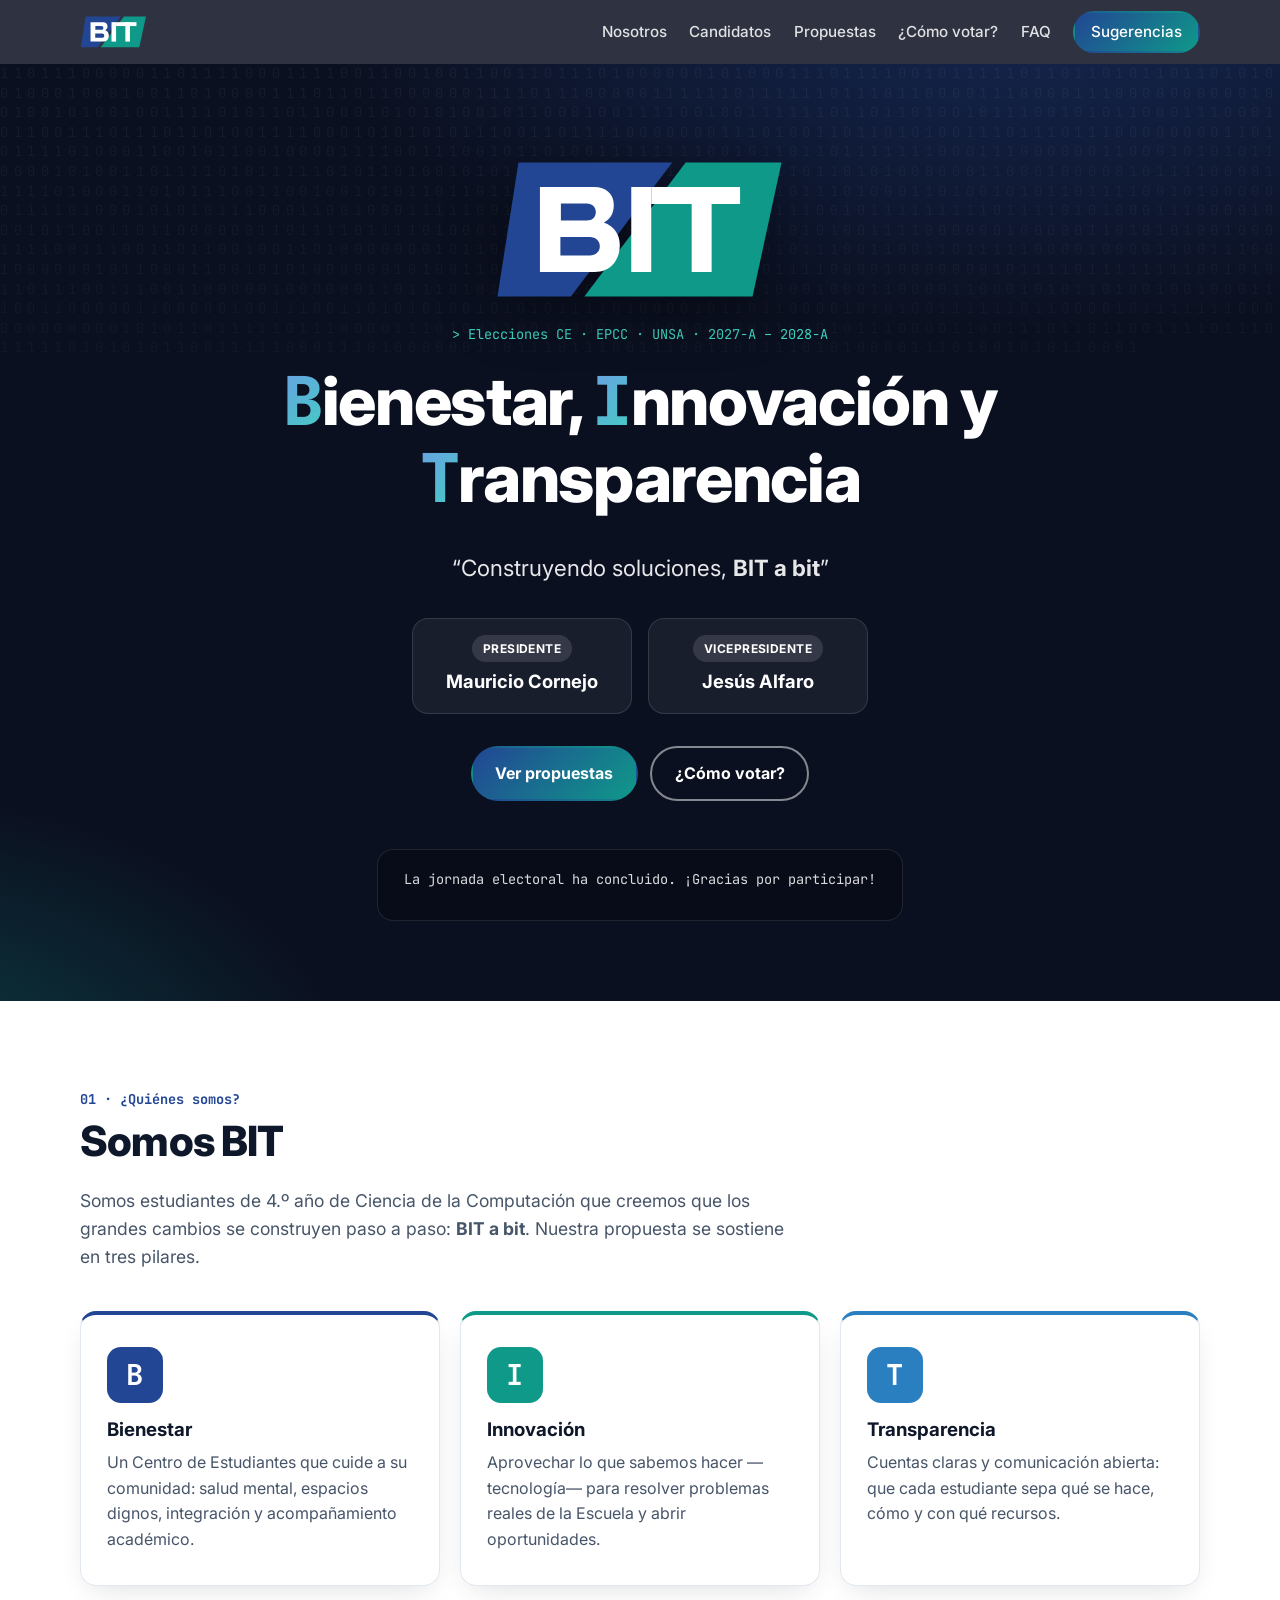
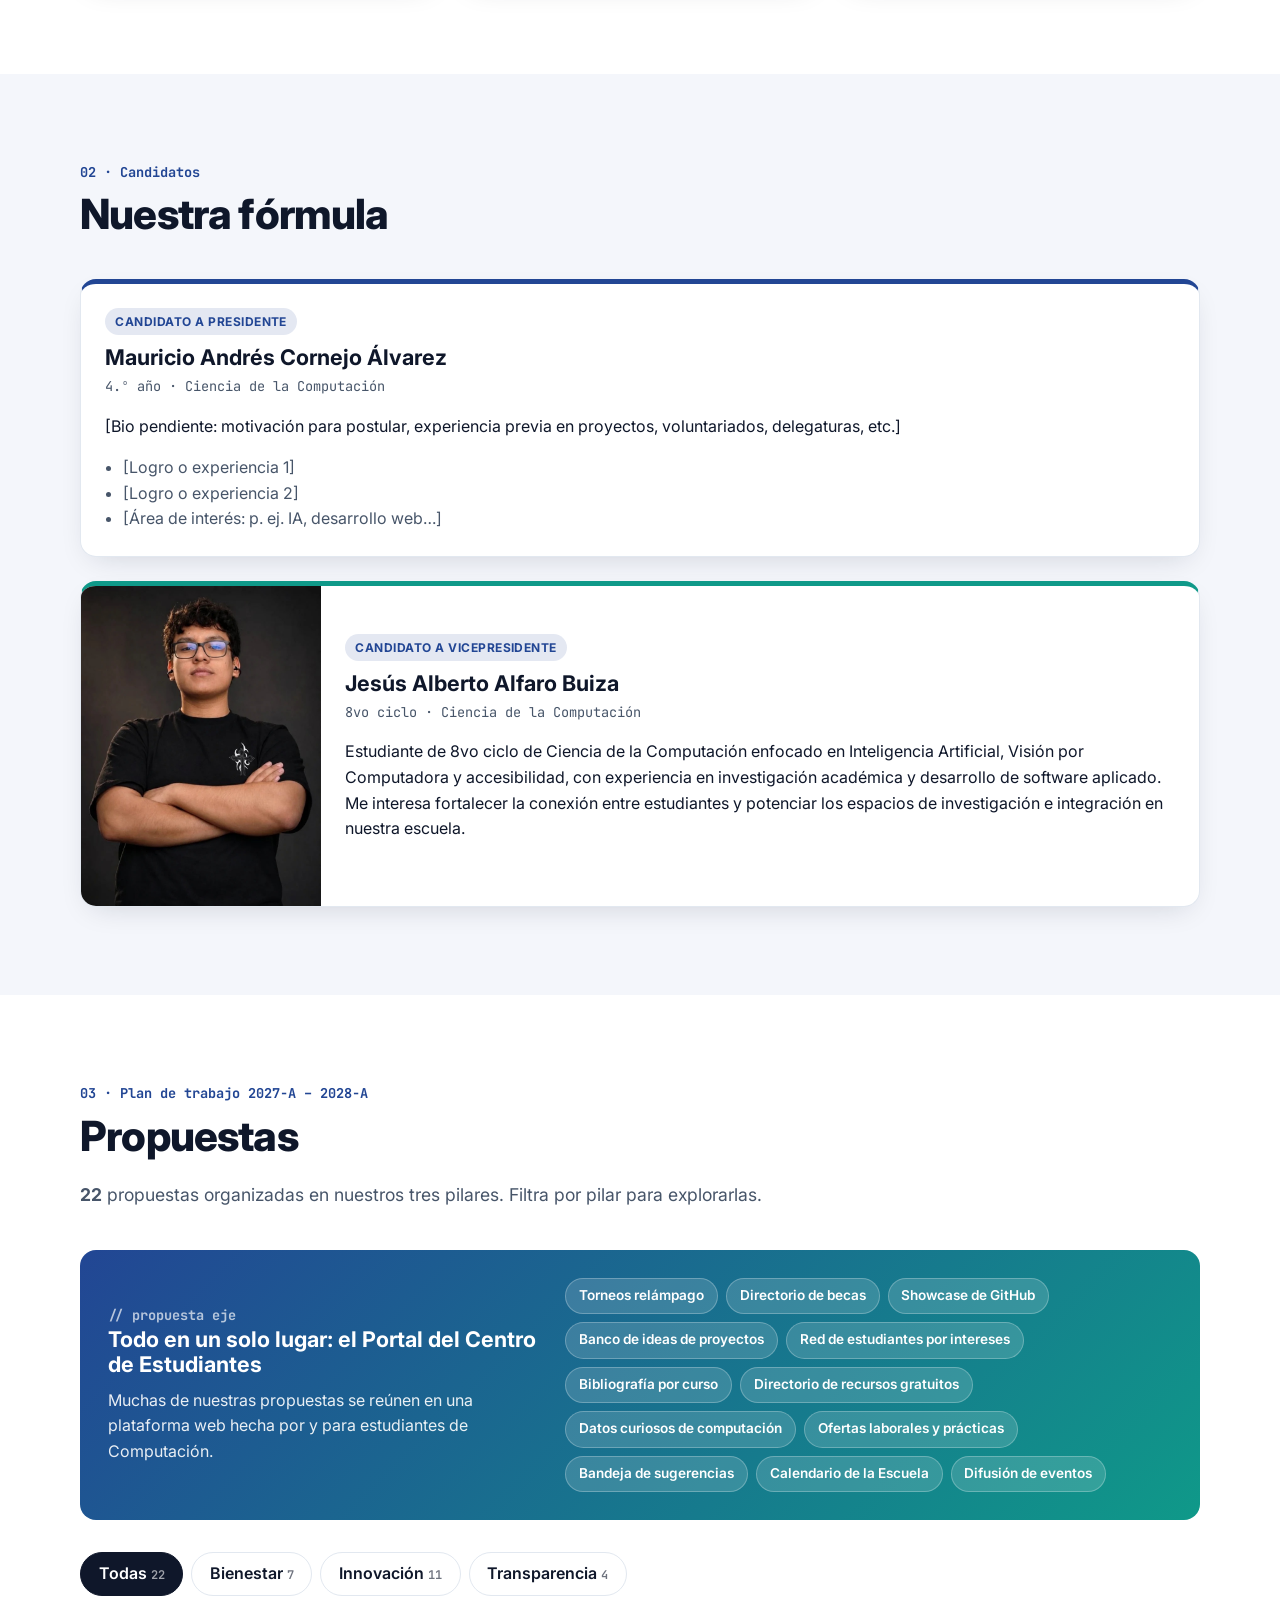
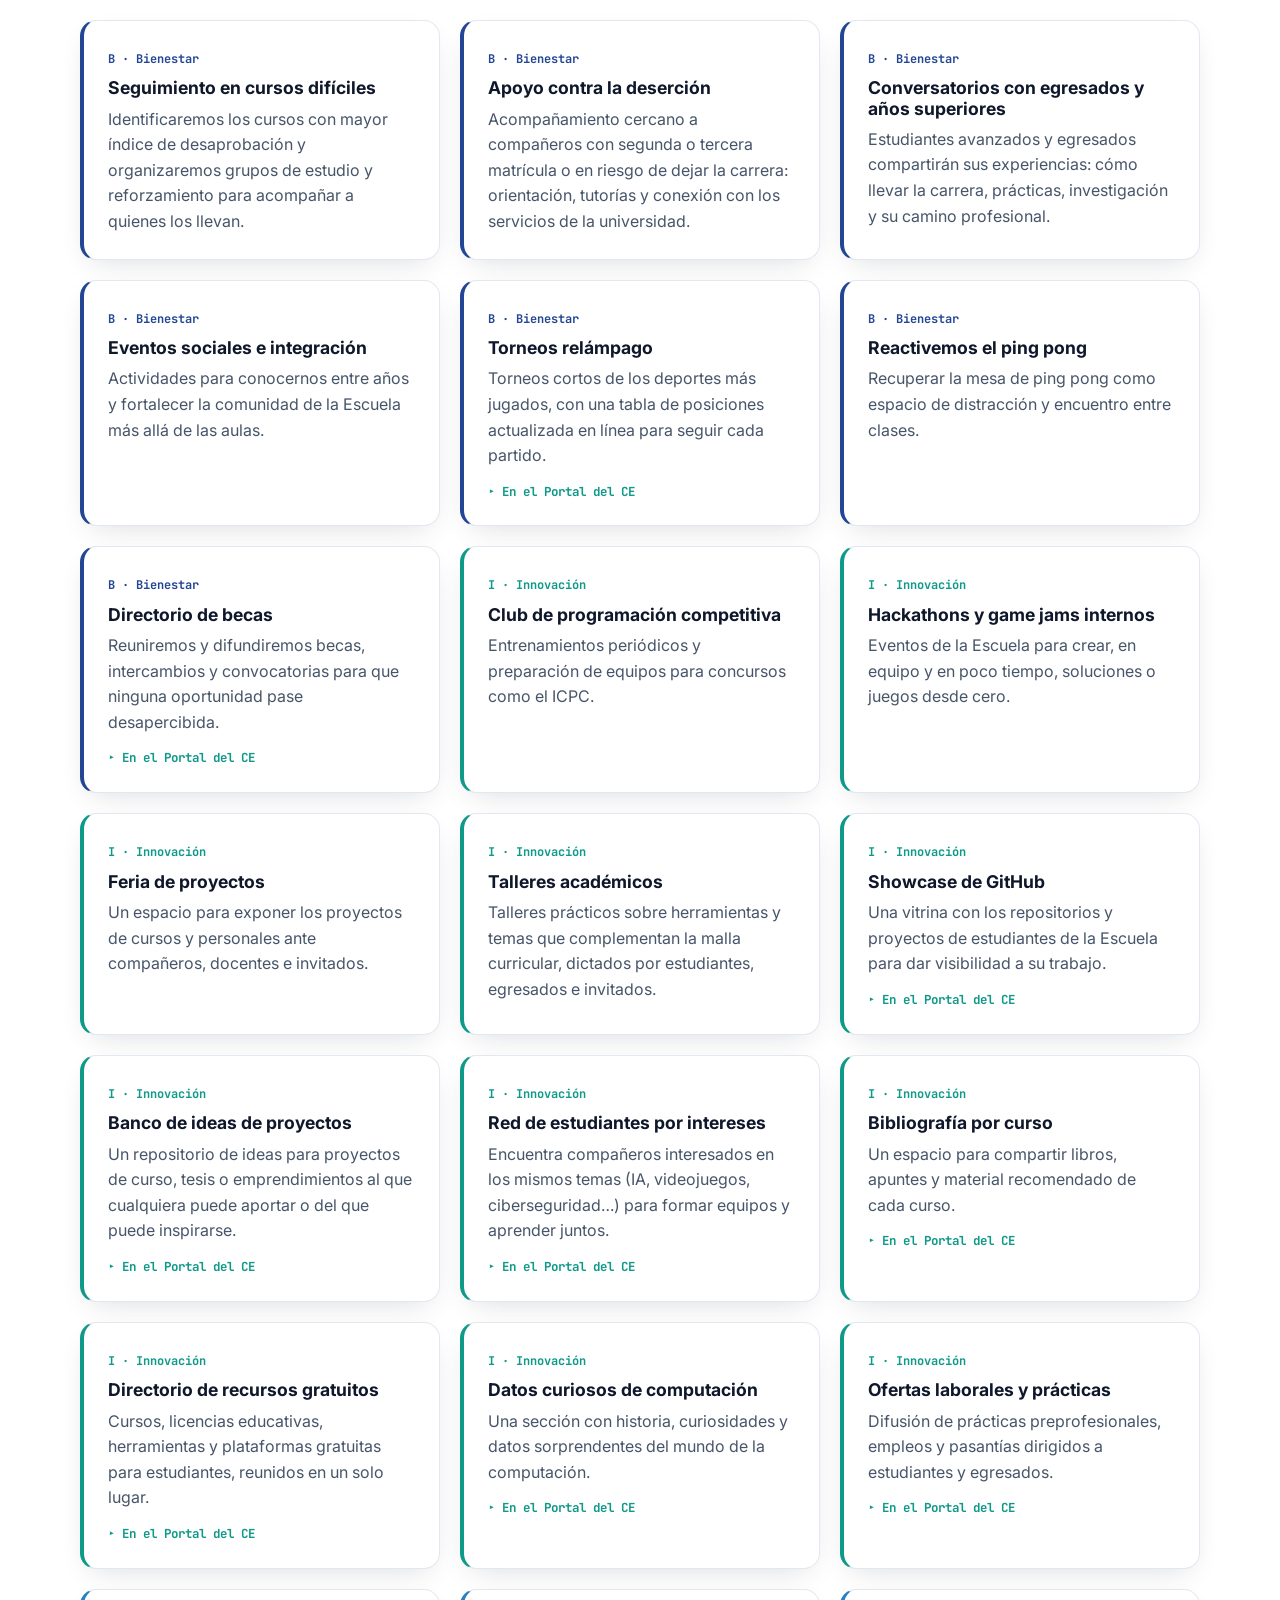
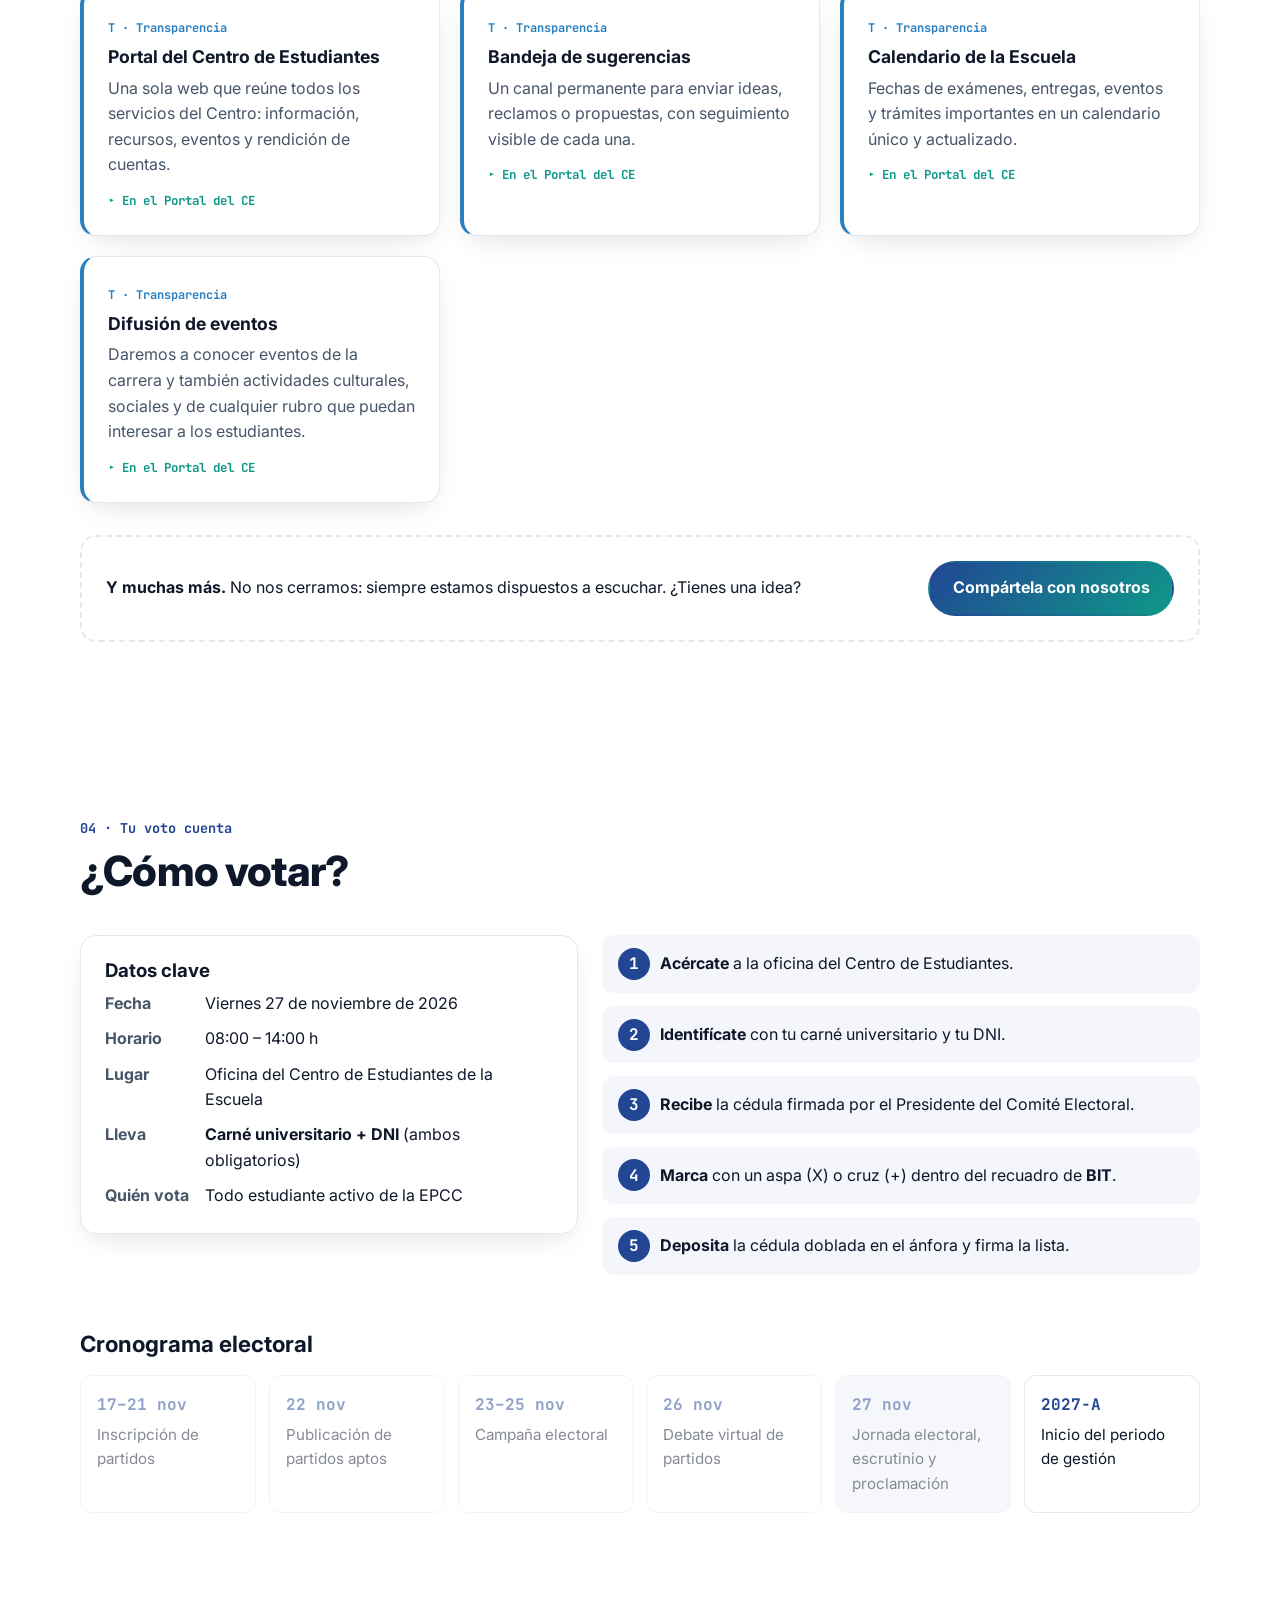
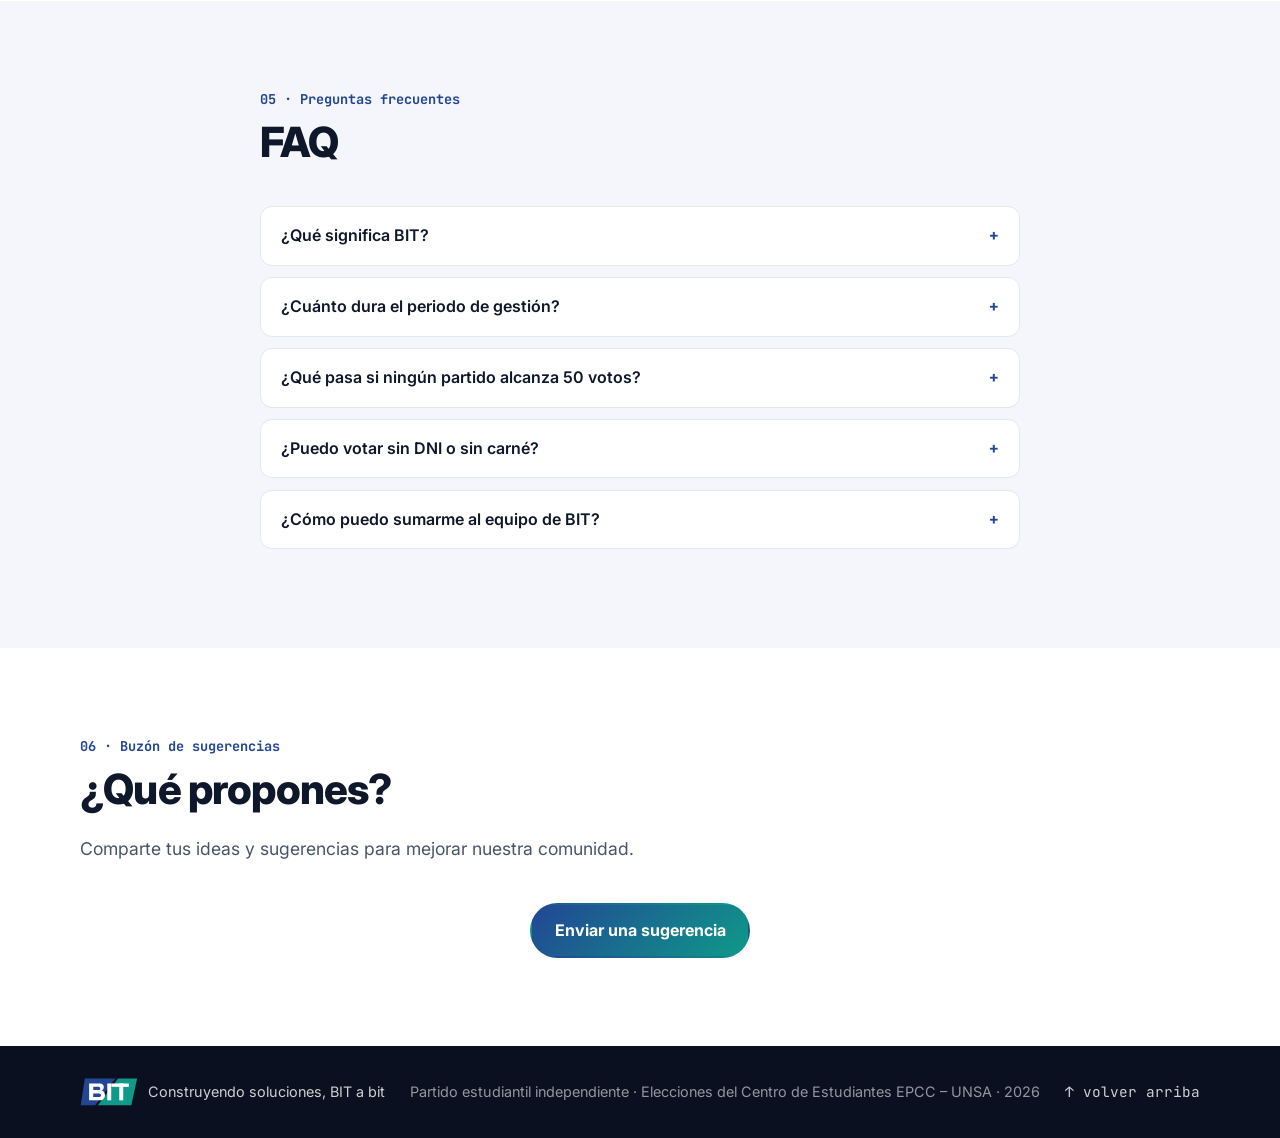
==== index.html @ f2baf0e7 "modificar componente de contacto por sugerencias" ====
<!doctype html>
<html lang="es">
<head>
  <meta charset="utf-8">
  <meta name="viewport" content="width=device-width, initial-scale=1">
  <title>BIT · Bienestar, Innovación y Transparencia</title>
  <meta name="description" content="Partido BIT — candidatura a la Presidencia y Vicepresidencia del Centro de Estudiantes de Ciencia de la Computación (UNSA), periodo 2027-A – 2028-A. Construyendo soluciones, BIT a bit.">
  <meta property="og:title" content="BIT · Construyendo soluciones, BIT a bit">
  <meta property="og:description" content="Conoce a nuestros candidatos y propuestas para el Centro de Estudiantes EPCC 2027-A – 2028-A.">
  <link rel="icon" href="assets/favicon.svg" type="image/svg+xml">
  <link rel="preconnect" href="https://fonts.googleapis.com">
  <link rel="preconnect" href="https://fonts.gstatic.com" crossorigin>
  <link href="https://fonts.googleapis.com/css2?family=Inter:wght@400;500;600;700;800&family=JetBrains+Mono:wght@500;700&display=swap" rel="stylesheet">
  <link rel="stylesheet" href="css/styles.css">
</head>
<body>

  <!-- ===================== NAVEGACIÓN ===================== -->
  <header class="nav" id="top">
    <div class="container nav__inner">
      <a href="#top" class="nav__brand" aria-label="Inicio BIT">
        <img src="assets/logo-bit.svg" alt="BIT" width="67" height="32">
      </a>
      <button class="nav__toggle" aria-label="Abrir menú" aria-expanded="false" aria-controls="nav-menu">
        <span></span><span></span><span></span>
      </button>
      <nav class="nav__menu" id="nav-menu">
        <a href="#nosotros">Nosotros</a>
        <a href="#candidatos">Candidatos</a>
        <a href="#propuestas">Propuestas</a>
        <a href="#votar">¿Cómo votar?</a>
        <a href="#faq">FAQ</a>
        <a href="#contacto" class="btn btn--small">Sugerencias</a>
      </nav>
    </div>
  </header>

  <main>
    <!-- ===================== HERO ===================== -->
    <section class="hero">
      <div class="hero__bits" aria-hidden="true"></div>
      <div class="container hero__inner">
        <img class="hero__logo" src="assets/logo-bit.svg" alt="Logo de BIT" width="292" height="140">
        <p class="hero__eyebrow mono">&gt; Elecciones CE · EPCC · UNSA · 2027-A – 2028-A</p>
        <h1 class="hero__title">
          <span class="hl">B</span>ienestar,
          <span class="hl">I</span>nnovación y
          <span class="hl">T</span>ransparencia
        </h1>
        <p class="hero__slogan">“Construyendo soluciones, <strong>BIT a bit</strong>”</p>

        <div class="hero__duo">
          <div><span class="tag">Presidente</span><strong>Mauricio Cornejo</strong></div>
          <div><span class="tag">Vicepresidente</span><strong>Jesús Alfaro</strong></div>
        </div>

        <div class="hero__cta">
          <a href="#propuestas" class="btn">Ver propuestas</a>
          <a href="#votar" class="btn btn--ghost">¿Cómo votar?</a>
        </div>

        <div class="countdown" id="countdown" aria-live="polite">
          <p class="countdown__label mono">Jornada electoral · vie 27 nov · 08:00 – 14:00</p>
          <div class="countdown__grid">
            <div><span id="cd-d">--</span><small>días</small></div>
            <div><span id="cd-h">--</span><small>horas</small></div>
            <div><span id="cd-m">--</span><small>min</small></div>
            <div><span id="cd-s">--</span><small>seg</small></div>
          </div>
        </div>
      </div>
    </section>

    <!-- ===================== NOSOTROS / PILARES ===================== -->
    <section class="section" id="nosotros">
      <div class="container">
        <header class="section__head">
          <p class="eyebrow mono">01 · ¿Quiénes somos?</p>
          <h2>Somos BIT</h2>
          <!-- TODO: Reemplazar con la misión/visión real del partido -->
          <p class="lead">
            Somos estudiantes de 4.º año de Ciencia de la Computación que creemos que los grandes cambios
            se construyen paso a paso: <strong>BIT a bit</strong>. Nuestra propuesta se sostiene en tres pilares.
          </p>
        </header>

        <div class="pillars">
          <article class="pillar pillar--b">
            <div class="pillar__letter mono">B</div>
            <h3>Bienestar</h3>
            <!-- TODO: descripción del pilar -->
            <p>Un Centro de Estudiantes que cuide a su comunidad: salud mental, espacios dignos, integración y acompañamiento académico.</p>
          </article>
          <article class="pillar pillar--i">
            <div class="pillar__letter mono">I</div>
            <h3>Innovación</h3>
            <!-- TODO: descripción del pilar -->
            <p>Aprovechar lo que sabemos hacer —tecnología— para resolver problemas reales de la Escuela y abrir oportunidades.</p>
          </article>
          <article class="pillar pillar--t">
            <div class="pillar__letter mono">T</div>
            <h3>Transparencia</h3>
            <!-- TODO: descripción del pilar -->
            <p>Cuentas claras y comunicación abierta: que cada estudiante sepa qué se hace, cómo y con qué recursos.</p>
          </article>
        </div>
      </div>
    </section>

    <!-- ===================== CANDIDATOS ===================== -->
    <section class="section section--alt" id="candidatos">
      <div class="container">
        <header class="section__head">
          <p class="eyebrow mono">02 · Candidatos</p>
          <h2>Nuestra fórmula</h2>
        </header>

        <div class="candidates">
          <article class="candidate">
            <div class="candidate__body">
              <span class="tag">Candidato a Presidente</span>
              <h3>Mauricio Andrés Cornejo Álvarez</h3>
              <p class="candidate__meta mono">4.º año · Ciencia de la Computación</p>
              <!-- TODO: bio breve (2–3 líneas) -->
              <p>[Bio pendiente: motivación para postular, experiencia previa en proyectos, voluntariados, delegaturas, etc.]</p>
              <ul class="candidate__facts">
                <!-- TODO: logros / intereses -->
                <li>[Logro o experiencia 1]</li>
                <li>[Logro o experiencia 2]</li>
                <li>[Área de interés: p. ej. IA, desarrollo web…]</li>
              </ul>
            </div>
          </article>

          <article class="candidate candidate--with-photo">
            <img class="candidate__photo" src="assets/img/jesus-alfaro.png" alt="Jesús Alberto Alfaro Buiza" width="768" height="1024" loading="lazy">
            <div class="candidate__body">
              <span class="tag">Candidato a Vicepresidente</span>
              <h3>Jesús Alberto Alfaro Buiza</h3>
              <p class="candidate__meta mono">8vo ciclo · Ciencia de la Computación</p>
              <p>Estudiante de 8vo ciclo de Ciencia de la Computación enfocado en Inteligencia Artificial, Visión por Computadora y accesibilidad, con experiencia en investigación académica y desarrollo de software aplicado. Me interesa fortalecer la conexión entre estudiantes y potenciar los espacios de investigación e integración en nuestra escuela.</p>
            </div>
          </article>
        </div>
      </div>
    </section>

    <!-- ===================== PROPUESTAS ===================== -->
    <section class="section" id="propuestas">
      <div class="container">
        <header class="section__head">
          <p class="eyebrow mono">03 · Plan de trabajo 2027-A – 2028-A</p>
          <h2>Propuestas</h2>
          <p class="lead"><strong id="proposal-count">Más de 25</strong> propuestas organizadas en nuestros tres pilares. Filtra por pilar para explorarlas.</p>
        </header>

        <aside class="portal">
          <div class="portal__text">
            <p class="eyebrow mono">// propuesta eje</p>
            <h3>Todo en un solo lugar: el Portal del Centro de Estudiantes</h3>
            <p>Muchas de nuestras propuestas se reúnen en una plataforma web hecha por y para estudiantes de Computación.</p>
          </div>
          <ul class="portal__modules" id="portal-modules"></ul>
        </aside>

        <div class="filters" role="tablist" aria-label="Filtrar propuestas por pilar">
          <button class="filter is-active" data-filter="all" role="tab" aria-selected="true">Todas</button>
          <button class="filter" data-filter="B" role="tab" aria-selected="false">Bienestar</button>
          <button class="filter" data-filter="I" role="tab" aria-selected="false">Innovación</button>
          <button class="filter" data-filter="T" role="tab" aria-selected="false">Transparencia</button>
        </div>

        <!-- Las propuestas se generan desde js/data.js -->
        <div class="proposals" id="proposals"></div>

        <div class="open-ideas">
          <p><strong>Y muchas más.</strong> No nos cerramos: siempre estamos dispuestos a escuchar. ¿Tienes una idea?</p>
          <a href="#contacto" class="btn">Compártela con nosotros</a>
        </div>
      </div>
    </section>

    <!-- ===================== CÓMO VOTAR / CRONOGRAMA ===================== -->
    <section class="section" id="votar">
      <div class="container">
        <header class="section__head">
          <p class="eyebrow mono">04 · Tu voto cuenta</p>
          <h2>¿Cómo votar?</h2>
        </header>

        <div class="vote">
          <div class="vote__info card">
            <h3>Datos clave</h3>
            <dl>
              <dt>Fecha</dt><dd>Viernes 27 de noviembre de 2026</dd>
              <dt>Horario</dt><dd>08:00 – 14:00 h</dd>
              <dt>Lugar</dt><dd>Oficina del Centro de Estudiantes de la Escuela</dd>
              <dt>Lleva</dt><dd><strong>Carné universitario + DNI</strong> (ambos obligatorios)</dd>
              <dt>Quién vota</dt><dd>Todo estudiante activo de la EPCC</dd>
            </dl>
          </div>

          <ol class="steps">
            <li><strong>Acércate</strong> a la oficina del Centro de Estudiantes.</li>
            <li><strong>Identifícate</strong> con tu carné universitario y tu DNI.</li>
            <li><strong>Recibe</strong> la cédula firmada por el Presidente del Comité Electoral.</li>
            <li><strong>Marca</strong> con un aspa (X) o cruz (+) dentro del recuadro de <strong>BIT</strong>.</li>
            <li><strong>Deposita</strong> la cédula doblada en el ánfora y firma la lista.</li>
          </ol>
        </div>

        <h3 class="subhead">Cronograma electoral</h3>
        <ol class="timeline" id="timeline">
          <li data-date="2026-11-17" data-end="2026-11-21"><time>17–21 nov</time><span>Inscripción de partidos</span></li>
          <li data-date="2026-11-22"><time>22 nov</time><span>Publicación de partidos aptos</span></li>
          <li data-date="2026-11-23" data-end="2026-11-25"><time>23–25 nov</time><span>Campaña electoral</span></li>
          <li data-date="2026-11-26"><time>26 nov</time><span>Debate virtual de partidos</span></li>
          <li data-date="2026-11-27" class="timeline__key"><time>27 nov</time><span>Jornada electoral, escrutinio y proclamación</span></li>
          <li data-date="2027-03-01"><time>2027-A</time><span>Inicio del periodo de gestión</span></li>
        </ol>
      </div>
    </section>

    <!-- ===================== FAQ ===================== -->
    <section class="section section--alt" id="faq">
      <div class="container container--narrow">
        <header class="section__head">
          <p class="eyebrow mono">05 · Preguntas frecuentes</p>
          <h2>FAQ</h2>
        </header>
        <div class="faq">
          <details>
            <summary>¿Qué significa BIT?</summary>
            <p><strong>B</strong>ienestar, <strong>I</strong>nnovación y <strong>T</strong>ransparencia. Y también la unidad mínima de información: creemos que las soluciones se construyen BIT a bit.</p>
          </details>
          <details>
            <summary>¿Cuánto dura el periodo de gestión?</summary>
            <p>Desde el inicio del semestre 2027-A hasta el inicio del semestre 2028-A.</p>
          </details>
          <details>
            <summary>¿Qué pasa si ningún partido alcanza 50 votos?</summary>
            <p>Según las bases, la elección se declara nula y se convoca una nueva. ¡Por eso tu voto es importante!</p>
          </details>
          <details>
            <summary>¿Puedo votar sin DNI o sin carné?</summary>
            <p>No. Ambos documentos son obligatorios para votar.</p>
          </details>
          <details>
            <summary>¿Cómo puedo sumarme al equipo de BIT?</summary>
            <!-- TODO: indicar el canal real -->
            <p>Déjanos tus ideas mediante el buzón de sugerencias. Tras la elección, la fórmula electa conformará su equipo de trabajo.</p>
          </details>
        </div>
      </div>
    </section>

    <!-- ===================== CONTACTO ===================== -->
    <section class="section" id="contacto">
      <div class="container">
        <header class="section__head">
          <p class="eyebrow mono">06 · Buzón de sugerencias</p>
          <h2>¿Qué propones?</h2>
          <p class="lead">Comparte tus ideas y sugerencias para mejorar nuestra comunidad.</p>
        </header>
        <div class="suggestion-form">
          <a class="btn" href="https://docs.google.com/forms/d/e/1FAIpQLScmB7xGOJNZLhhhMuJo-tGkZ1zfHAeYdu8JLAnW6I7dPN6vYA/viewform?usp=dialog" target="_blank" rel="noopener">Enviar una sugerencia</a>
        </div>
      </div>
    </section>
  </main>

  <footer class="footer">
    <div class="container footer__inner">
      <div class="footer__brand">
        <img src="assets/logo-bit.svg" alt="BIT" width="58" height="28">
        <span>Construyendo soluciones, BIT a bit</span>
      </div>
      <p class="footer__note">Partido estudiantil independiente · Elecciones del Centro de Estudiantes EPCC – UNSA · 2026</p>
      <a href="#top" class="mono">↑ volver arriba</a>
    </div>
  </footer>

  <script src="js/data.js"></script>
  <script src="js/main.js"></script>
</body>
</html>
---- css/styles.css ----
/* =========================================================
   BIT — Estilos
   Cambia los colores del partido aquí (variables --b, --i, --t, --brand).
   ========================================================= */
:root {
  /* Colores tomados del logo de BIT */
  --brand: #224694;        /* azul BIT */
  --brand-2: #0f9989;      /* verde BIT */
  --b: #224694;            /* Bienestar */
  --i: #0f9989;            /* Innovación */
  --t: #2a7fc0;            /* Transparencia (azul intermedio) */

  --bg: #ffffff;
  --bg-alt: #f4f6fb;
  --ink: #0f172a;
  --muted: #475569;
  --line: #e2e8f0;
  --dark: #0b1020;

  --radius: 16px;
  --shadow: 0 10px 30px -12px rgba(15, 23, 42, .18);
  --font: "Inter", system-ui, -apple-system, "Segoe UI", Roboto, sans-serif;
  --mono: "JetBrains Mono", ui-monospace, Consolas, monospace;
}

*, *::before, *::after { box-sizing: border-box; }
html { scroll-behavior: smooth; scroll-padding-top: 72px; }
body {
  margin: 0;
  font-family: var(--font);
  color: var(--ink);
  background: var(--bg);
  line-height: 1.6;
  -webkit-font-smoothing: antialiased;
}
img { max-width: 100%; display: block; }
a { color: inherit; }
h1, h2, h3 { line-height: 1.15; margin: 0 0 .5em; }
.mono { font-family: var(--mono); }

.container { width: min(1120px, 100% - 32px); margin-inline: auto; }
.container--narrow { width: min(760px, 100% - 32px); }

/* ---------- Botones / etiquetas ---------- */
.btn {
  display: inline-block;
  padding: .8rem 1.4rem;
  border-radius: 999px;
  background: linear-gradient(135deg, var(--brand), var(--brand-2));
  color: #fff;
  font-weight: 700;
  text-decoration: none;
  border: 2px solid transparent;
  transition: transform .15s, box-shadow .15s;
}
.btn:hover { transform: translateY(-2px); box-shadow: 0 8px 20px -8px var(--brand); }
.btn--ghost { background: transparent; border-color: rgba(255,255,255,.5); }
.btn--small { padding: .45rem 1rem; font-size: .9rem; }
.tag {
  display: inline-block;
  font-size: .75rem; font-weight: 700; letter-spacing: .04em; text-transform: uppercase;
  padding: .25rem .65rem; border-radius: 999px;
  background: color-mix(in srgb, var(--brand) 12%, transparent);
  color: var(--brand);
}

/* ---------- Navegación ---------- */
.nav {
  position: sticky; top: 0; z-index: 50;
  background: rgba(11, 16, 32, .85);
  backdrop-filter: blur(10px);
  color: #fff;
}
.nav__inner { display: flex; align-items: center; justify-content: space-between; height: 64px; }
.nav__brand { display: flex; align-items: center; }
.nav__brand img { height: 32px; width: auto; }
.nav__menu { display: flex; gap: 1.4rem; align-items: center; }
.nav__menu a { text-decoration: none; font-weight: 500; font-size: .95rem; opacity: .85; }
.nav__menu a:hover { opacity: 1; }
.nav__menu .btn { opacity: 1; }
.nav__toggle { display: none; background: none; border: 0; cursor: pointer; padding: 8px; }
.nav__toggle span { display: block; width: 24px; height: 2px; background: #fff; margin: 5px 0; border-radius: 2px; }

@media (max-width: 860px) {
  .nav__toggle { display: block; }
  .nav__menu {
    position: absolute; top: 64px; left: 0; right: 0;
    flex-direction: column; align-items: stretch; gap: 0;
    background: var(--dark); padding: .5rem 16px 1rem;
    display: none;
  }
  .nav__menu.is-open { display: flex; }
  .nav__menu a { padding: .8rem 0; border-bottom: 1px solid rgba(255,255,255,.08); }
  .nav__menu .btn { margin-top: .8rem; text-align: center; border-bottom: 0; }
}

/* ---------- Hero ---------- */
.hero {
  position: relative; overflow: hidden;
  background: radial-gradient(1200px 600px at 80% -10%, color-mix(in srgb, var(--brand) 45%, transparent), transparent 60%),
              radial-gradient(800px 500px at -10% 110%, color-mix(in srgb, var(--brand-2) 35%, transparent), transparent 60%),
              var(--dark);
  color: #fff;
  padding: 96px 0 80px;
}
.hero__bits {
  position: absolute; inset: 0;
  font-family: var(--mono); font-size: 14px; line-height: 1.4; letter-spacing: .4em;
  color: rgba(255,255,255,.05);
  word-break: break-all; user-select: none; pointer-events: none;
  mask-image: linear-gradient(to bottom, #000, transparent 85%);
}
.hero__inner { position: relative; text-align: center; }
.hero__logo { width: min(292px, 70%); height: auto; margin: 0 auto 1.5rem; filter: drop-shadow(0 10px 30px rgba(0,0,0,.35)); }
.hero__eyebrow { color: #3fd1bf; font-size: .85rem; margin: 0 0 1rem; }
.hero__title { font-size: clamp(2.2rem, 6vw, 4.2rem); font-weight: 800; letter-spacing: -.02em; }
.hero__title .hl {
  font-family: var(--mono);
  background: linear-gradient(135deg, #6f9be8, #3fd1bf);
  -webkit-background-clip: text; background-clip: text; color: transparent;
}
.hero__slogan { font-size: clamp(1.1rem, 2.5vw, 1.4rem); opacity: .9; margin: 0 0 2rem; }
.hero__duo { display: flex; justify-content: center; gap: 1rem; flex-wrap: wrap; margin-bottom: 2rem; }
.hero__duo > div {
  display: flex; flex-direction: column; gap: .35rem; align-items: center;
  background: rgba(255,255,255,.06); border: 1px solid rgba(255,255,255,.12);
  padding: 1rem 1.6rem; border-radius: var(--radius); min-width: 220px;
}
.hero__duo .tag { background: rgba(255,255,255,.12); color: #fff; }
.hero__duo strong { font-size: 1.15rem; }
.hero__cta { display: flex; gap: .8rem; justify-content: center; flex-wrap: wrap; margin-bottom: 3rem; }

.countdown { display: inline-block; padding: 1.2rem 1.6rem; border-radius: var(--radius); background: rgba(0,0,0,.25); border: 1px solid rgba(255,255,255,.1); }
.countdown__label { margin: 0 0 .6rem; font-size: .85rem; opacity: .85; }
.countdown__grid { display: flex; gap: 1rem; justify-content: center; }
.countdown__grid div { display: flex; flex-direction: column; align-items: center; min-width: 56px; }
.countdown__grid span { font-family: var(--mono); font-size: 2rem; font-weight: 700; }
.countdown__grid small { font-size: .75rem; opacity: .7; }

/* ---------- Secciones ---------- */
.section { padding: 88px 0; }
.section--alt { background: var(--bg-alt); }
.section__head { max-width: 720px; margin-bottom: 2.5rem; }
.section__head h2 { font-size: clamp(1.8rem, 4vw, 2.6rem); font-weight: 800; letter-spacing: -.02em; }
.eyebrow { color: var(--brand); font-size: .85rem; font-weight: 700; margin: 0 0 .5rem; }
.lead { color: var(--muted); font-size: 1.1rem; margin: 0; }
.subhead { margin-top: 3.5rem; font-size: 1.4rem; }
.note { color: var(--muted); font-size: .85rem; margin-top: 1rem; }
.card { background: var(--bg); border: 1px solid var(--line); border-radius: var(--radius); padding: 1.5rem; box-shadow: var(--shadow); }

/* ---------- Pilares ---------- */
.pillars { display: grid; grid-template-columns: repeat(auto-fit, minmax(260px, 1fr)); gap: 1.25rem; }
.pillar {
  --c: var(--brand);
  position: relative; padding: 2rem 1.6rem; border-radius: var(--radius);
  border: 1px solid var(--line); background: var(--bg); box-shadow: var(--shadow);
  border-top: 4px solid var(--c);
}
.pillar--b { --c: var(--b); } .pillar--i { --c: var(--i); } .pillar--t { --c: var(--t); }
.pillar__letter {
  width: 56px; height: 56px; display: grid; place-items: center; border-radius: 14px;
  font-size: 1.8rem; font-weight: 700; color: #fff; background: var(--c); margin-bottom: 1rem;
}
.pillar p { color: var(--muted); margin: 0; }

/* ---------- Candidatos ---------- */
.candidates { display: grid; gap: 1.5rem; }
.candidate { background: var(--bg); border-radius: var(--radius); overflow: hidden; box-shadow: var(--shadow); border: 1px solid var(--line); border-top: 5px solid var(--brand); }
.candidate:nth-child(2) { border-top-color: var(--brand-2); }
.candidate--with-photo { display: grid; grid-template-columns: minmax(180px, 240px) minmax(0, 1fr); align-items: center; }
.candidate__photo { display: block; width: 100%; height: auto; }
.candidate__body { min-width: 0; }
@media (max-width: 640px) {
  .candidate--with-photo { grid-template-columns: 1fr; }
  .candidate__photo { width: auto; max-width: 100%; max-height: 280px; margin: 1.5rem auto 0; border-radius: 12px; }
}
.candidate__body { padding: 1.5rem; }
.candidate__body h3 { font-size: 1.35rem; margin-top: .6rem; }
.candidate__meta { color: var(--muted); font-size: .85rem; margin: -.3rem 0 .8rem; }
.candidate__facts { margin: 1rem 0 0; padding-left: 1.1rem; color: var(--muted); }

/* ---------- Propuestas ---------- */
.filters { display: flex; gap: .5rem; flex-wrap: wrap; margin-bottom: 1.5rem; }
.filter {
  font: inherit; font-weight: 600; cursor: pointer;
  padding: .5rem 1.1rem; border-radius: 999px;
  border: 1px solid var(--line); background: var(--bg); color: var(--ink);
}
.filter.is-active { background: var(--ink); color: #fff; border-color: var(--ink); }
.proposals { display: grid; grid-template-columns: repeat(auto-fill, minmax(300px, 1fr)); gap: 1.25rem; }
.proposal {
  --c: var(--brand);
  padding: 1.5rem; border-radius: var(--radius); background: var(--bg);
  border: 1px solid var(--line); border-left: 4px solid var(--c); box-shadow: var(--shadow);
  animation: pop .25s ease;
}
.proposal--b { --c: var(--b); } .proposal--i { --c: var(--i); } .proposal--t { --c: var(--t); }
.proposal__pillar { font-size: .75rem; font-weight: 700; color: var(--c); }
.proposal h3 { font-size: 1.1rem; margin: .5rem 0; }
.proposal p { color: var(--muted); margin: 0; }
.proposal__portal { margin-top: .8rem !important; font-size: .78rem; color: var(--brand-2) !important; font-weight: 700; }
.filter__count { font-family: var(--mono); font-size: .75rem; opacity: .6; }

/* Portal del CE */
.portal {
  display: grid; grid-template-columns: 1fr 1.4fr; gap: 1.5rem; align-items: center;
  padding: 1.75rem; margin-bottom: 2rem; border-radius: var(--radius); color: #fff;
  background: linear-gradient(135deg, var(--brand), var(--brand-2));
}
@media (max-width: 760px) { .portal { grid-template-columns: 1fr; } }
.portal .eyebrow { color: rgba(255,255,255,.75); }
.portal h3 { font-size: 1.35rem; }
.portal p { margin: 0; opacity: .9; }
.portal__modules { list-style: none; margin: 0; padding: 0; display: flex; flex-wrap: wrap; gap: .5rem; }
.chip { font-size: .85rem; font-weight: 600; padding: .4rem .8rem; border-radius: 999px; background: rgba(255,255,255,.15); border: 1px solid rgba(255,255,255,.25); }

.open-ideas {
  margin-top: 2rem; padding: 1.5rem; border-radius: var(--radius); border: 2px dashed var(--line);
  display: flex; flex-wrap: wrap; gap: 1rem; align-items: center; justify-content: space-between;
}
.open-ideas p { margin: 0; }
@keyframes pop { from { opacity: 0; transform: translateY(6px); } to { opacity: 1; transform: none; } }

/* ---------- Cómo votar ---------- */
.vote { display: grid; grid-template-columns: 1fr 1.2fr; gap: 1.5rem; align-items: start; }
@media (max-width: 760px) { .vote { grid-template-columns: 1fr; } }
.vote dl { display: grid; grid-template-columns: auto 1fr; gap: .6rem 1rem; margin: 0; }
.vote dt { font-weight: 700; color: var(--muted); }
.vote dd { margin: 0; }
.steps { counter-reset: s; list-style: none; padding: 0; margin: 0; display: grid; gap: .8rem; }
.steps li {
  counter-increment: s; position: relative;
  padding: 1rem 1rem 1rem 3.6rem; border-radius: 12px; background: var(--bg-alt);
}
.steps li::before {
  content: counter(s); position: absolute; left: 1rem; top: 50%; transform: translateY(-50%);
  width: 32px; height: 32px; border-radius: 50%; display: grid; place-items: center;
  background: var(--brand); color: #fff; font-family: var(--mono); font-weight: 700;
}

/* ---------- Cronograma ---------- */
.timeline { list-style: none; padding: 0; margin: 1.2rem 0 0; display: grid; grid-template-columns: repeat(auto-fit, minmax(160px, 1fr)); gap: .8rem; }
.timeline li { padding: 1rem; border-radius: 12px; border: 1px solid var(--line); display: flex; flex-direction: column; gap: .3rem; }
.timeline time { font-family: var(--mono); font-weight: 700; color: var(--brand); }
.timeline span { font-size: .95rem; }
.timeline li.is-done { opacity: .5; }
.timeline li.is-now { border-color: var(--brand); box-shadow: 0 0 0 3px color-mix(in srgb, var(--brand) 20%, transparent); }
.timeline li.is-now time::after { content: " · ahora"; color: var(--brand-2); }
.timeline__key { background: color-mix(in srgb, var(--brand) 8%, transparent); }

/* ---------- FAQ ---------- */
.faq details { background: var(--bg); border: 1px solid var(--line); border-radius: 12px; margin-bottom: .7rem; padding: 0 1.25rem; }
.faq summary { cursor: pointer; font-weight: 600; padding: 1rem 0; list-style: none; display: flex; justify-content: space-between; gap: 1rem; }
.faq summary::-webkit-details-marker { display: none; }
.faq summary::after { content: "+"; font-family: var(--mono); color: var(--brand); font-weight: 700; }
.faq details[open] summary::after { content: "−"; }
.faq details p { margin: 0 0 1rem; color: var(--muted); }

/* ---------- Buzón de sugerencias ---------- */
.suggestion-form { text-align: center; }

/* ---------- Footer ---------- */
.footer { background: var(--dark); color: rgba(255,255,255,.8); padding: 2rem 0; font-size: .9rem; }
.footer__inner { display: flex; flex-wrap: wrap; gap: 1rem; align-items: center; justify-content: space-between; }
.footer__brand { display: flex; gap: .6rem; align-items: center; }
.footer__note { margin: 0; opacity: .7; }
.footer a { text-decoration: none; }

/* ---------- Animación de aparición ---------- */
.reveal { opacity: 0; transform: translateY(16px); transition: opacity .6s ease, transform .6s ease; }
.reveal.is-visible { opacity: 1; transform: none; }
@media (prefers-reduced-motion: reduce) {
  html { scroll-behavior: auto; }
  .reveal { opacity: 1; transform: none; transition: none; }
  .proposal { animation: none; }
}
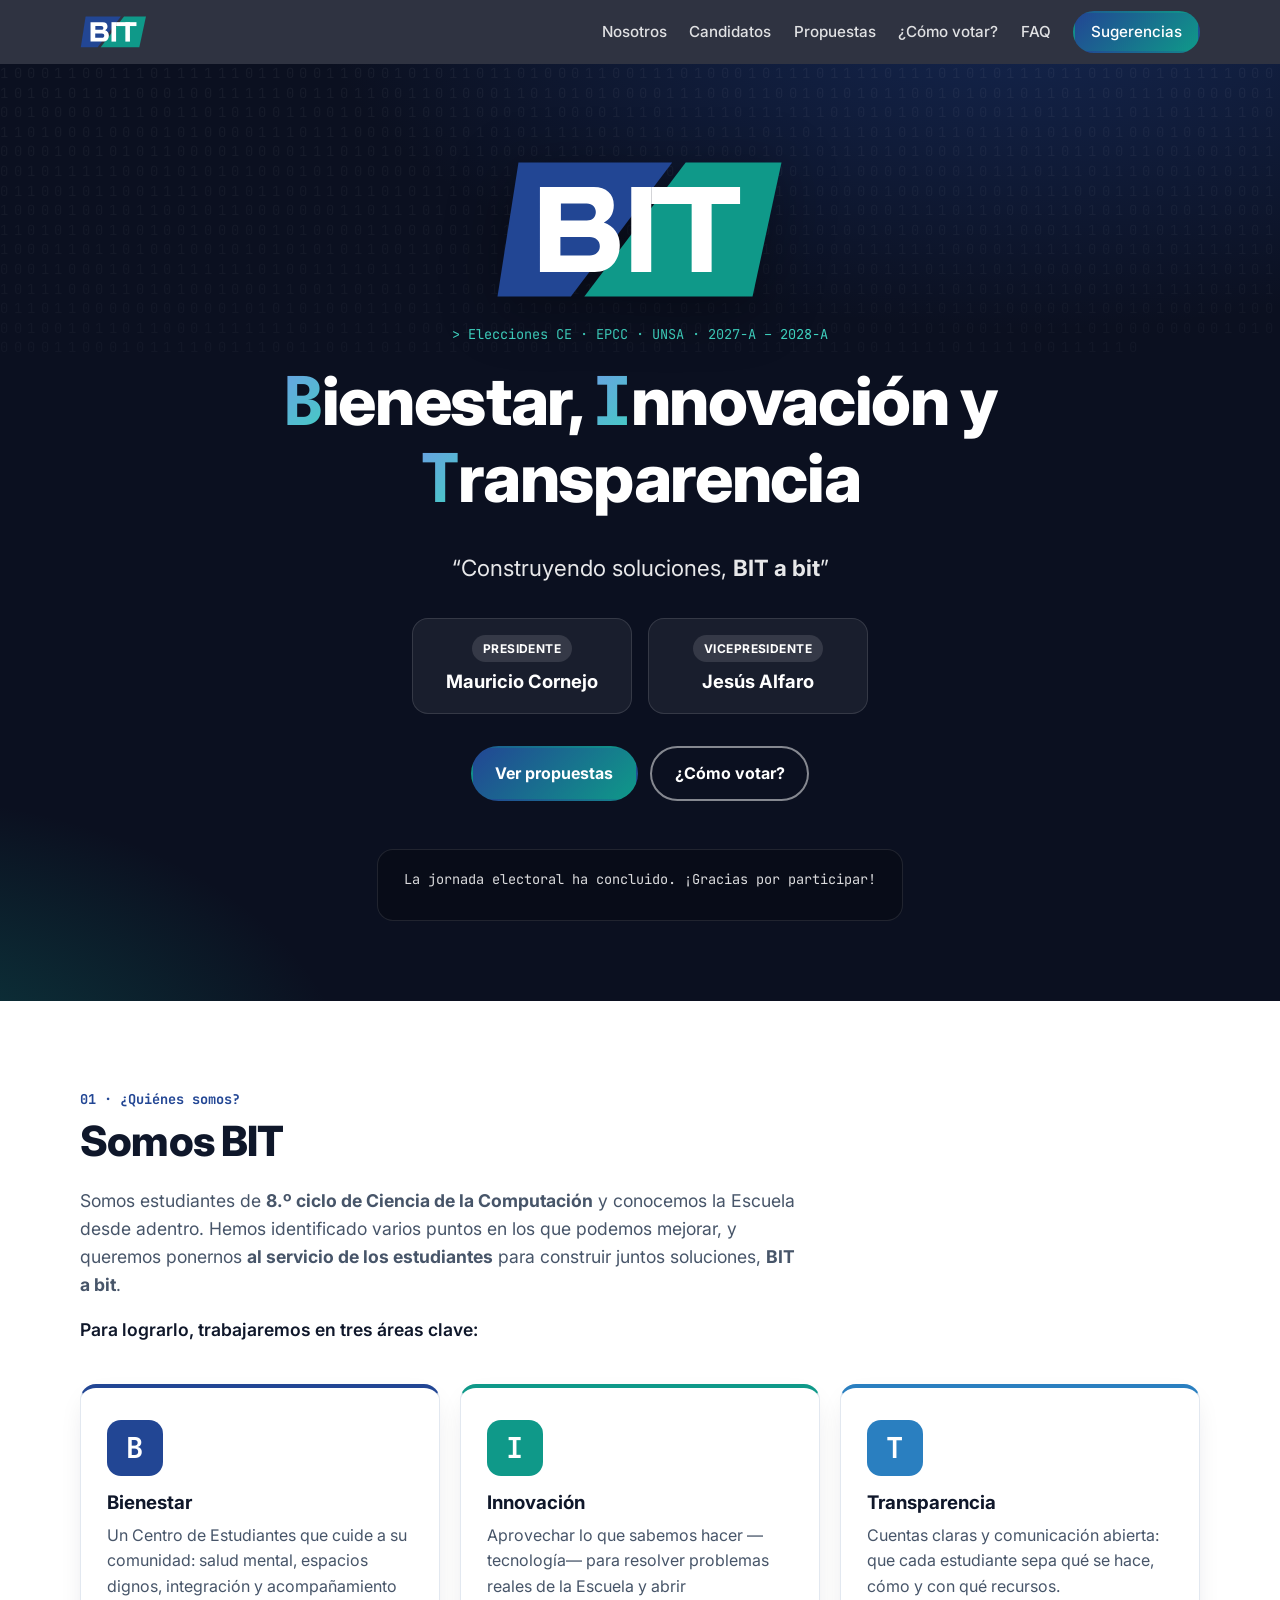
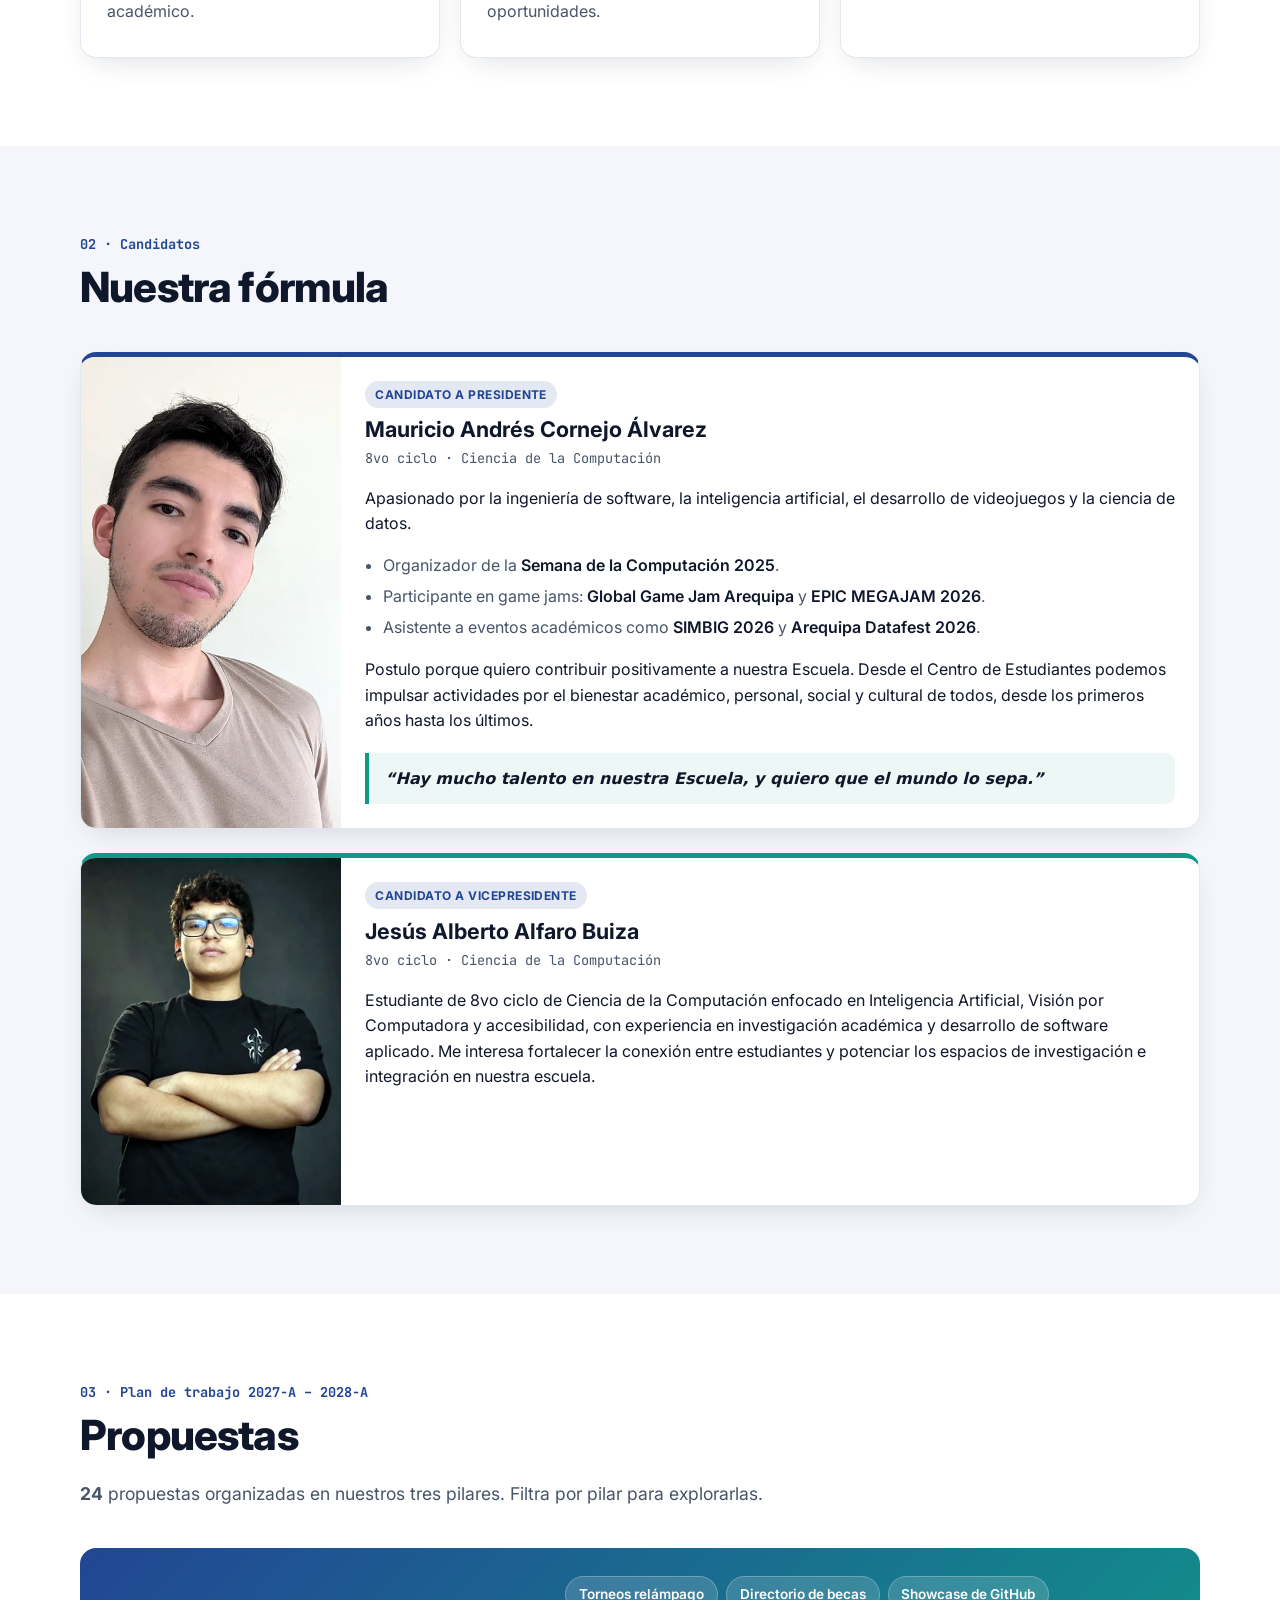
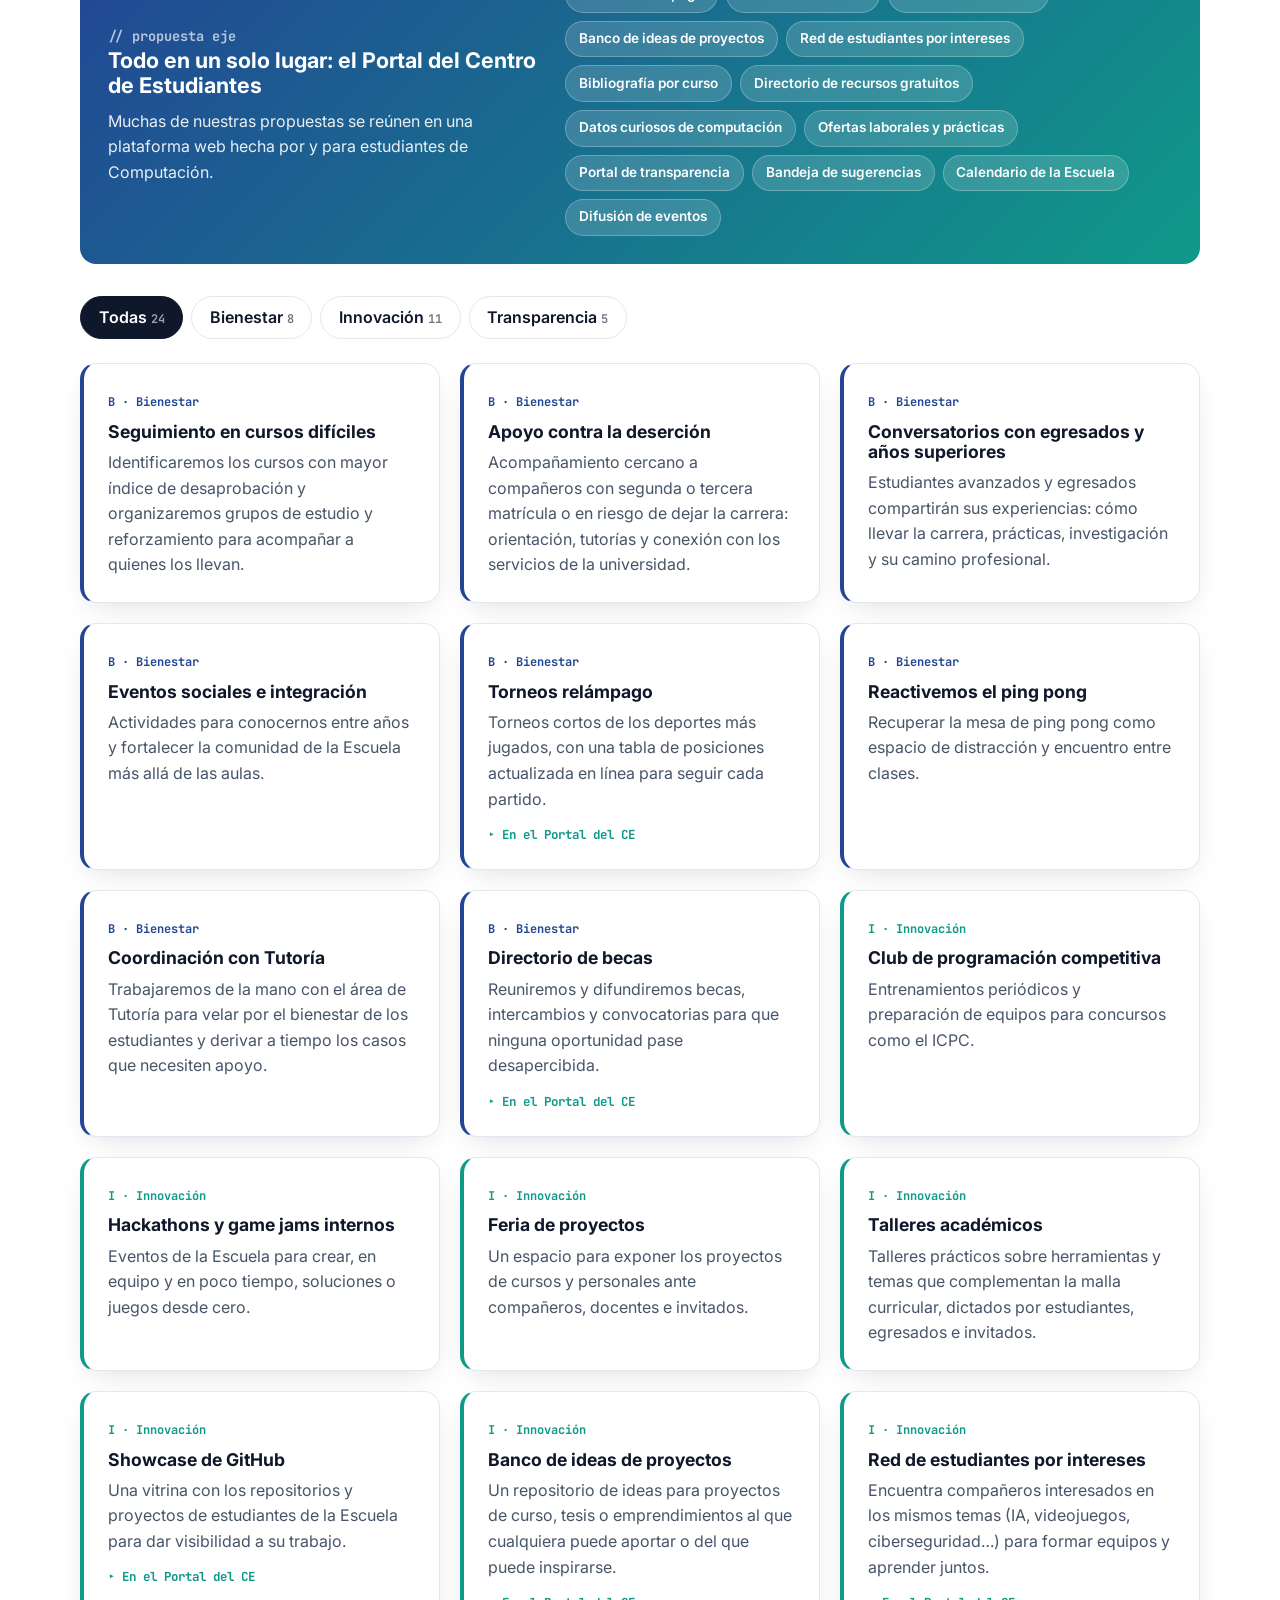
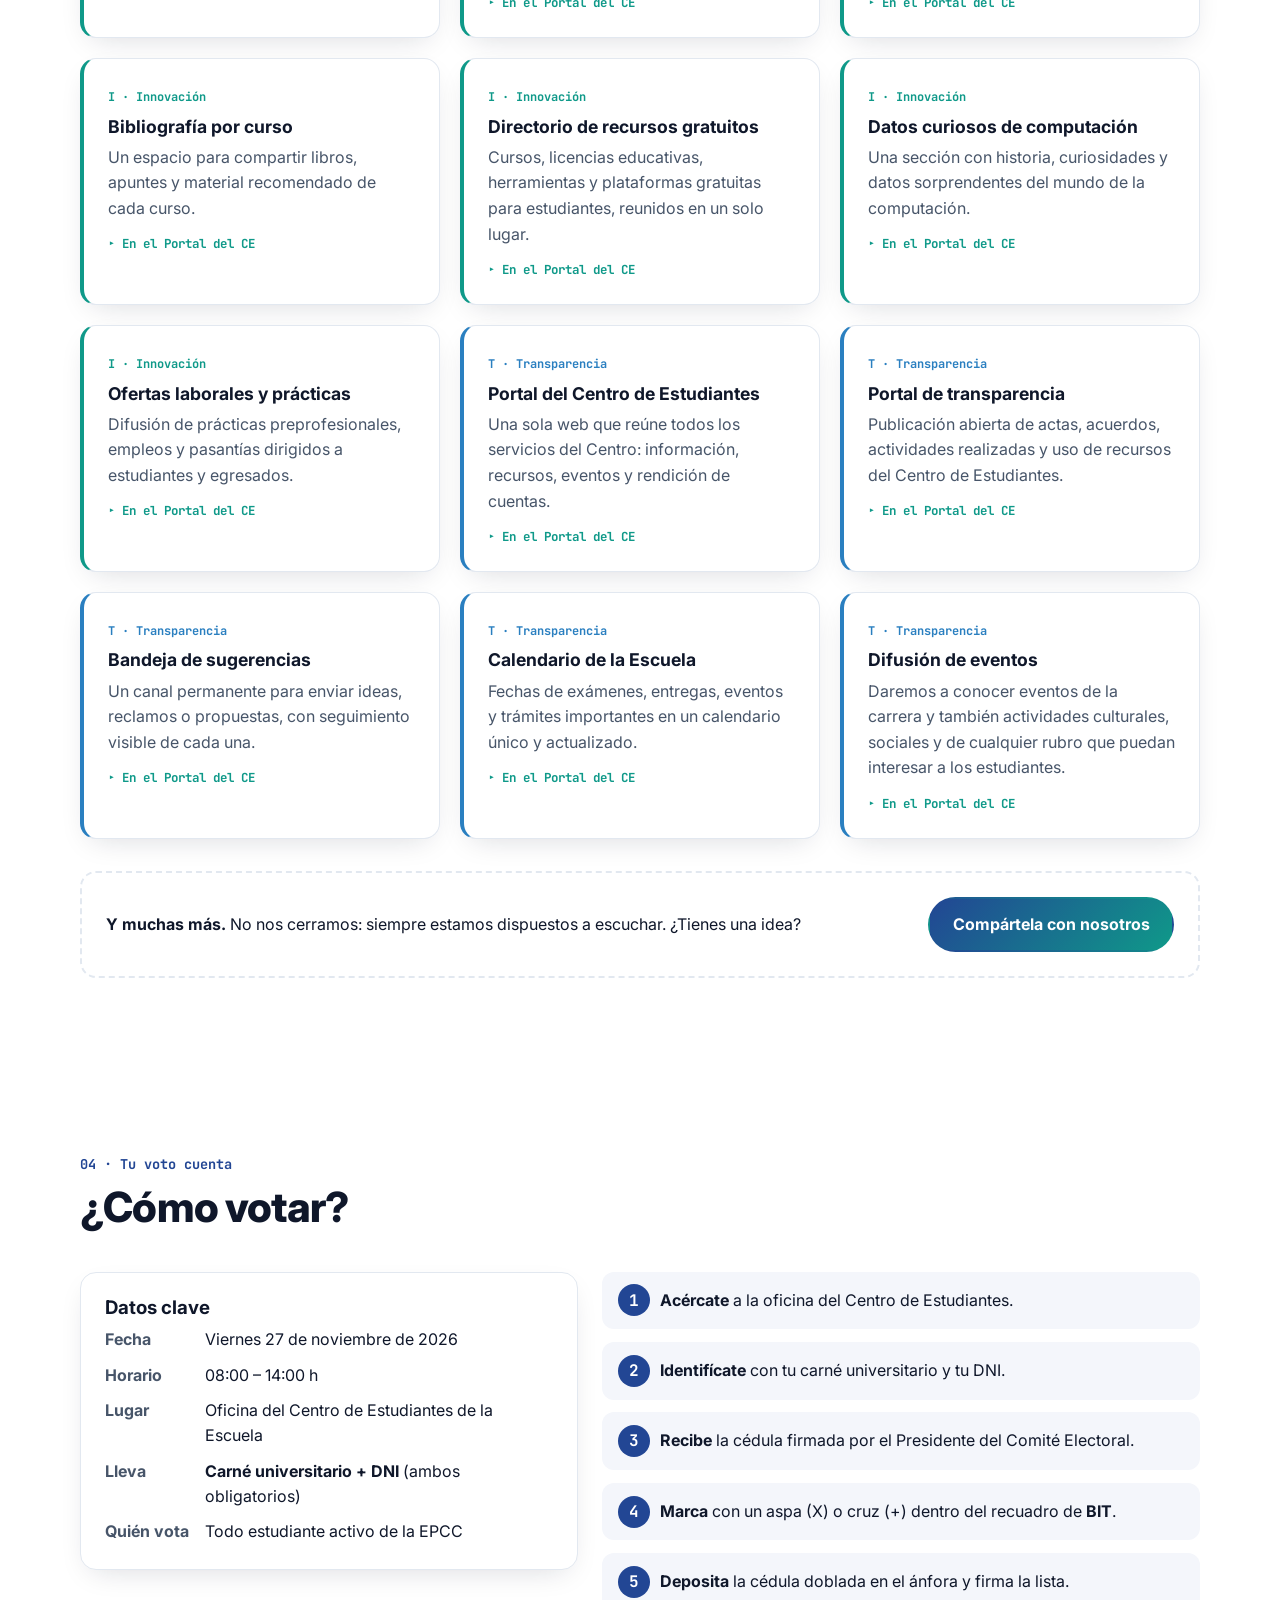
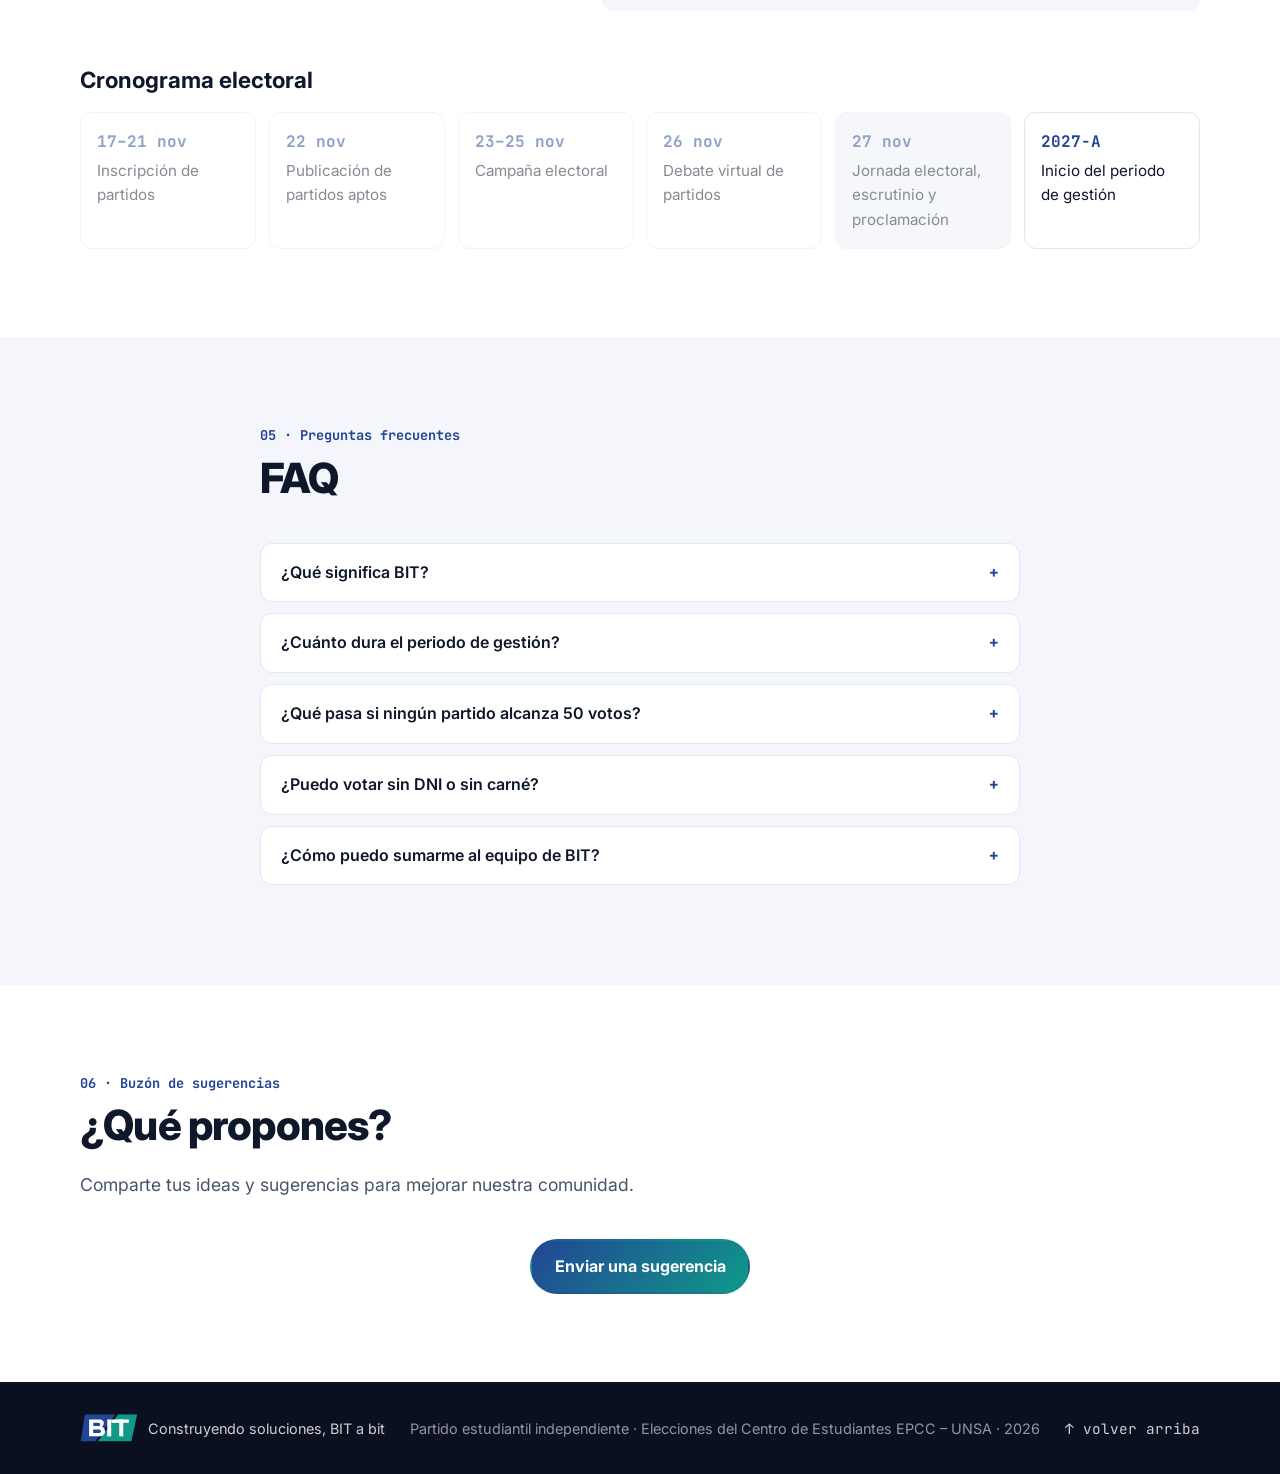
==== commit 15d5fede: "Partido y datos de Mauricio actualizados" ====
--- a/index.html
+++ b/index.html
@@ -77,30 +77,28 @@
         <header class="section__head">
           <p class="eyebrow mono">01 · ¿Quiénes somos?</p>
           <h2>Somos BIT</h2>
-          <!-- TODO: Reemplazar con la misión/visión real del partido -->
           <p class="lead">
-            Somos estudiantes de 4.º año de Ciencia de la Computación que creemos que los grandes cambios
-            se construyen paso a paso: <strong>BIT a bit</strong>. Nuestra propuesta se sostiene en tres pilares.
+            Somos estudiantes de <strong>8.º ciclo de Ciencia de la Computación</strong> y conocemos la Escuela desde adentro.
+            Hemos identificado varios puntos en los que podemos mejorar, y queremos ponernos
+            <strong>al servicio de los estudiantes</strong> para construir juntos soluciones, <strong>BIT a bit</strong>.
           </p>
+          <p class="lead lead--accent">Para lograrlo, trabajaremos en tres áreas clave:</p>
         </header>
 
         <div class="pillars">
           <article class="pillar pillar--b">
             <div class="pillar__letter mono">B</div>
             <h3>Bienestar</h3>
-            <!-- TODO: descripción del pilar -->
             <p>Un Centro de Estudiantes que cuide a su comunidad: salud mental, espacios dignos, integración y acompañamiento académico.</p>
           </article>
           <article class="pillar pillar--i">
             <div class="pillar__letter mono">I</div>
             <h3>Innovación</h3>
-            <!-- TODO: descripción del pilar -->
             <p>Aprovechar lo que sabemos hacer —tecnología— para resolver problemas reales de la Escuela y abrir oportunidades.</p>
           </article>
           <article class="pillar pillar--t">
             <div class="pillar__letter mono">T</div>
             <h3>Transparencia</h3>
-            <!-- TODO: descripción del pilar -->
             <p>Cuentas claras y comunicación abierta: que cada estudiante sepa qué se hace, cómo y con qué recursos.</p>
           </article>
         </div>
@@ -116,24 +114,31 @@
         </header>
 
         <div class="candidates">
-          <article class="candidate">
+          <article class="candidate candidate--with-photo">
+            <picture>
+              <source srcset="assets/img/mauricio-cornejo.webp" type="image/webp">
+              <img class="candidate__photo" src="assets/img/mauricio-cornejo.jpg" alt="Mauricio Andrés Cornejo Álvarez" width="600" height="800" loading="lazy">
+            </picture>
             <div class="candidate__body">
               <span class="tag">Candidato a Presidente</span>
               <h3>Mauricio Andrés Cornejo Álvarez</h3>
-              <p class="candidate__meta mono">4.º año · Ciencia de la Computación</p>
-              <!-- TODO: bio breve (2–3 líneas) -->
-              <p>[Bio pendiente: motivación para postular, experiencia previa en proyectos, voluntariados, delegaturas, etc.]</p>
+              <p class="candidate__meta mono">8vo ciclo · Ciencia de la Computación</p>
+              <p>Apasionado por la ingeniería de software, la inteligencia artificial, el desarrollo de videojuegos y la ciencia de datos.</p>
               <ul class="candidate__facts">
-                <!-- TODO: logros / intereses -->
-                <li>[Logro o experiencia 1]</li>
-                <li>[Logro o experiencia 2]</li>
-                <li>[Área de interés: p. ej. IA, desarrollo web…]</li>
+                <li>Organizador de la <strong>Semana de la Computación 2025</strong>.</li>
+                <li>Participante en game jams: <strong>Global Game Jam Arequipa</strong> y <strong>EPIC MEGAJAM 2026</strong>.</li>
+                <li>Asistente a eventos académicos como <strong>SIMBIG 2026</strong> y <strong>Arequipa Datafest 2026</strong>.</li>
               </ul>
+              <p>Postulo porque quiero contribuir positivamente a nuestra Escuela. Desde el Centro de Estudiantes podemos impulsar actividades por el bienestar académico, personal, social y cultural de todos, desde los primeros años hasta los últimos.</p>
+              <blockquote class="candidate__quote">“Hay mucho talento en nuestra Escuela, y quiero que el mundo lo sepa.”</blockquote>
             </div>
           </article>
 
           <article class="candidate candidate--with-photo">
-            <img class="candidate__photo" src="assets/img/jesus-alfaro.png" alt="Jesús Alberto Alfaro Buiza" width="768" height="1024" loading="lazy">
+            <picture>
+              <source srcset="assets/img/jesus-alfaro.webp" type="image/webp">
+              <img class="candidate__photo" src="assets/img/jesus-alfaro.jpg" alt="Jesús Alberto Alfaro Buiza" width="600" height="800" loading="lazy">
+            </picture>
             <div class="candidate__body">
               <span class="tag">Candidato a Vicepresidente</span>
               <h3>Jesús Alberto Alfaro Buiza</h3>
@@ -247,8 +252,7 @@
           </details>
           <details>
             <summary>¿Cómo puedo sumarme al equipo de BIT?</summary>
-            <!-- TODO: indicar el canal real -->
-            <p>Déjanos tus ideas mediante el buzón de sugerencias. Tras la elección, la fórmula electa conformará su equipo de trabajo.</p>
+            <p>Déjanos tus ideas en nuestro <a href="https://docs.google.com/forms/d/e/1FAIpQLScmB7xGOJNZLhhhMuJo-tGkZ1zfHAeYdu8JLAnW6I7dPN6vYA/viewform?usp=dialog" target="_blank" rel="noopener">buzón de sugerencias ↗</a>. Tras la elección, la fórmula electa conformará su equipo de trabajo.</p>
           </details>
         </div>
       </div>
--- a/css/styles.css
+++ b/css/styles.css
@@ -167,17 +167,27 @@
 .candidates { display: grid; gap: 1.5rem; }
 .candidate { background: var(--bg); border-radius: var(--radius); overflow: hidden; box-shadow: var(--shadow); border: 1px solid var(--line); border-top: 5px solid var(--brand); }
 .candidate:nth-child(2) { border-top-color: var(--brand-2); }
-.candidate--with-photo { display: grid; grid-template-columns: minmax(180px, 240px) minmax(0, 1fr); align-items: center; }
-.candidate__photo { display: block; width: 100%; height: auto; }
+.candidate--with-photo { display: grid; grid-template-columns: minmax(200px, 260px) minmax(0, 1fr); align-items: stretch; }
+.candidate--with-photo picture { display: block; min-height: 100%; }
+.candidate__photo { display: block; width: 100%; height: 100%; object-fit: cover; object-position: center 20%; }
 .candidate__body { min-width: 0; }
 @media (max-width: 640px) {
   .candidate--with-photo { grid-template-columns: 1fr; }
-  .candidate__photo { width: auto; max-width: 100%; max-height: 280px; margin: 1.5rem auto 0; border-radius: 12px; }
+  .candidate__photo { width: auto; height: auto; max-width: 100%; max-height: 280px; margin: 1.5rem auto 0; border-radius: 12px; }
 }
 .candidate__body { padding: 1.5rem; }
 .candidate__body h3 { font-size: 1.35rem; margin-top: .6rem; }
 .candidate__meta { color: var(--muted); font-size: .85rem; margin: -.3rem 0 .8rem; }
-.candidate__facts { margin: 1rem 0 0; padding-left: 1.1rem; color: var(--muted); }
+.candidate__facts { margin: 1rem 0; padding-left: 1.1rem; color: var(--muted); }
+.candidate__facts li + li { margin-top: .35rem; }
+.candidate__facts strong { color: var(--ink); font-weight: 600; }
+.candidate__quote {
+  margin: 1.2rem 0 0; padding: .8rem 1rem; border-left: 4px solid var(--brand-2);
+  background: color-mix(in srgb, var(--brand-2) 8%, transparent); border-radius: 0 10px 10px 0;
+  font-weight: 600; font-style: italic;
+}
+.lead--accent { margin-top: 1rem; color: var(--ink); font-weight: 600; }
+.faq details a { color: var(--brand); font-weight: 600; }
 
 /* ---------- Propuestas ---------- */
 .filters { display: flex; gap: .5rem; flex-wrap: wrap; margin-bottom: 1.5rem; }
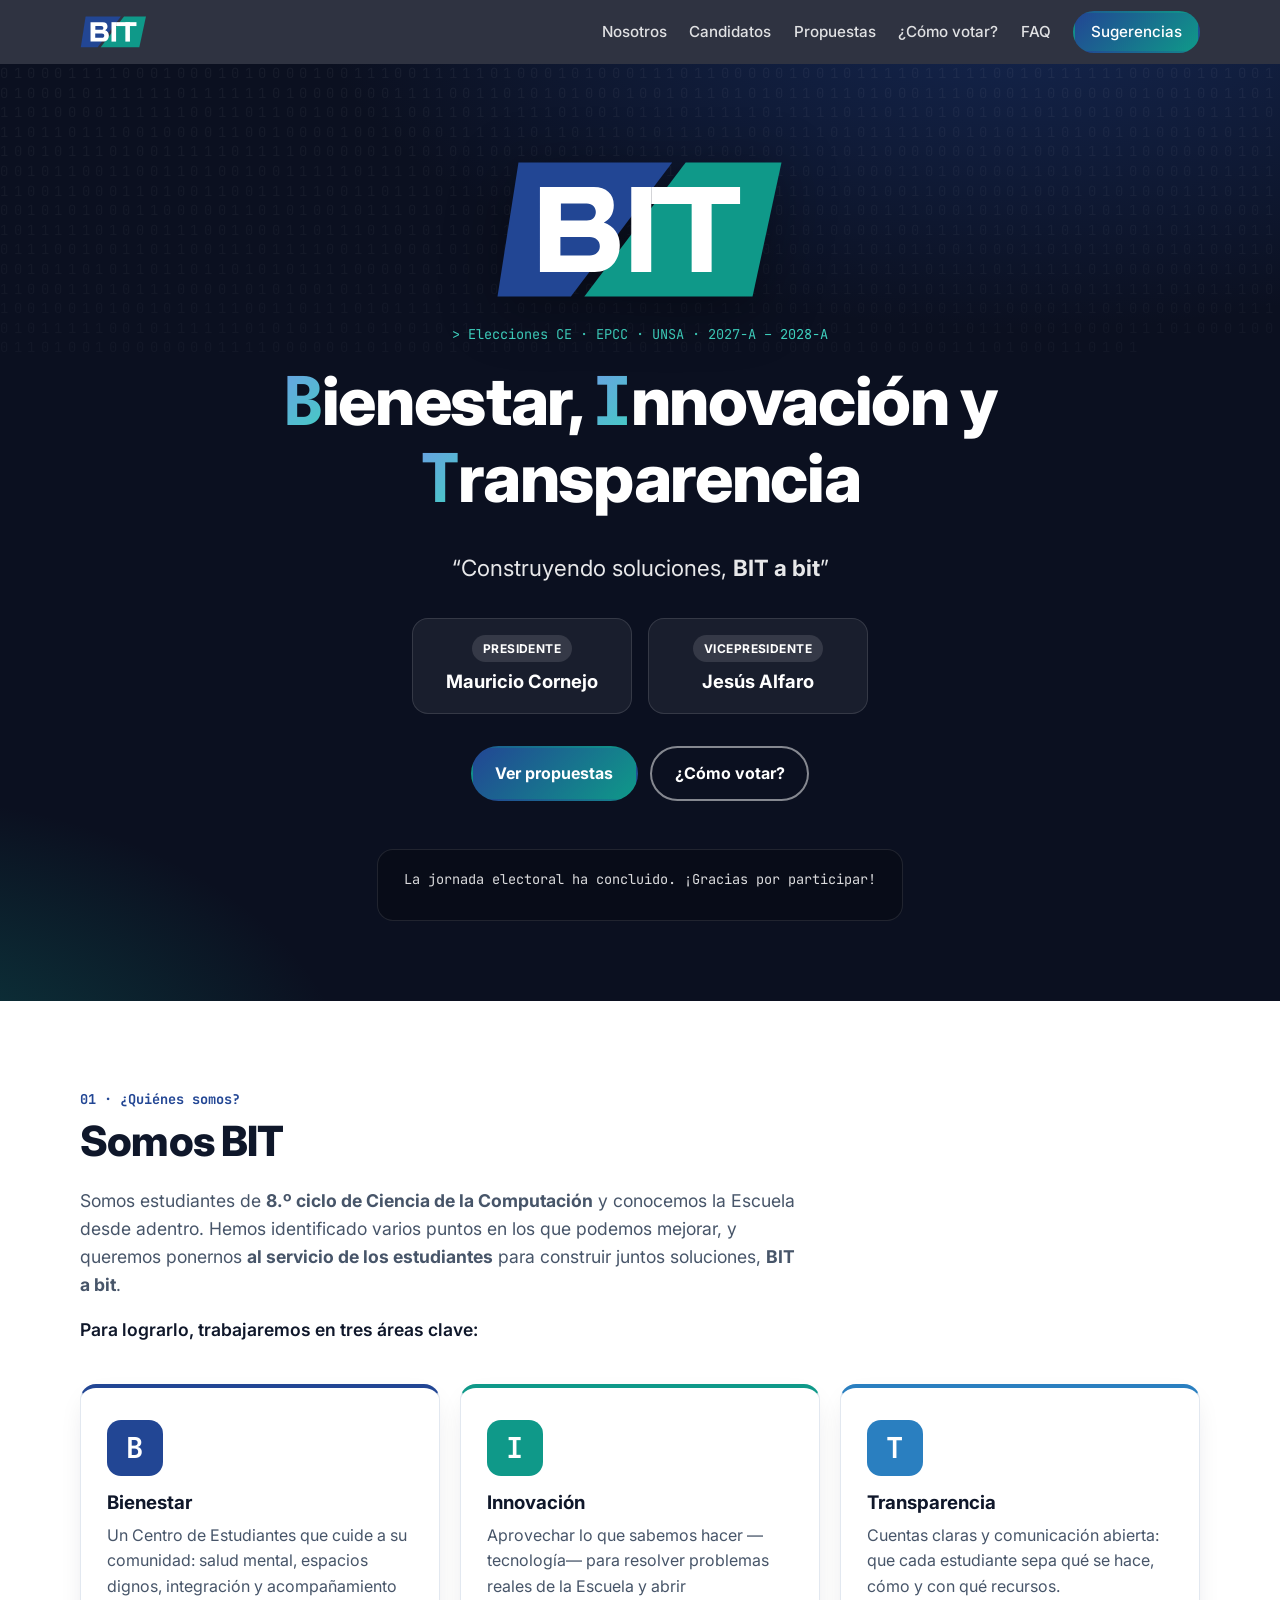
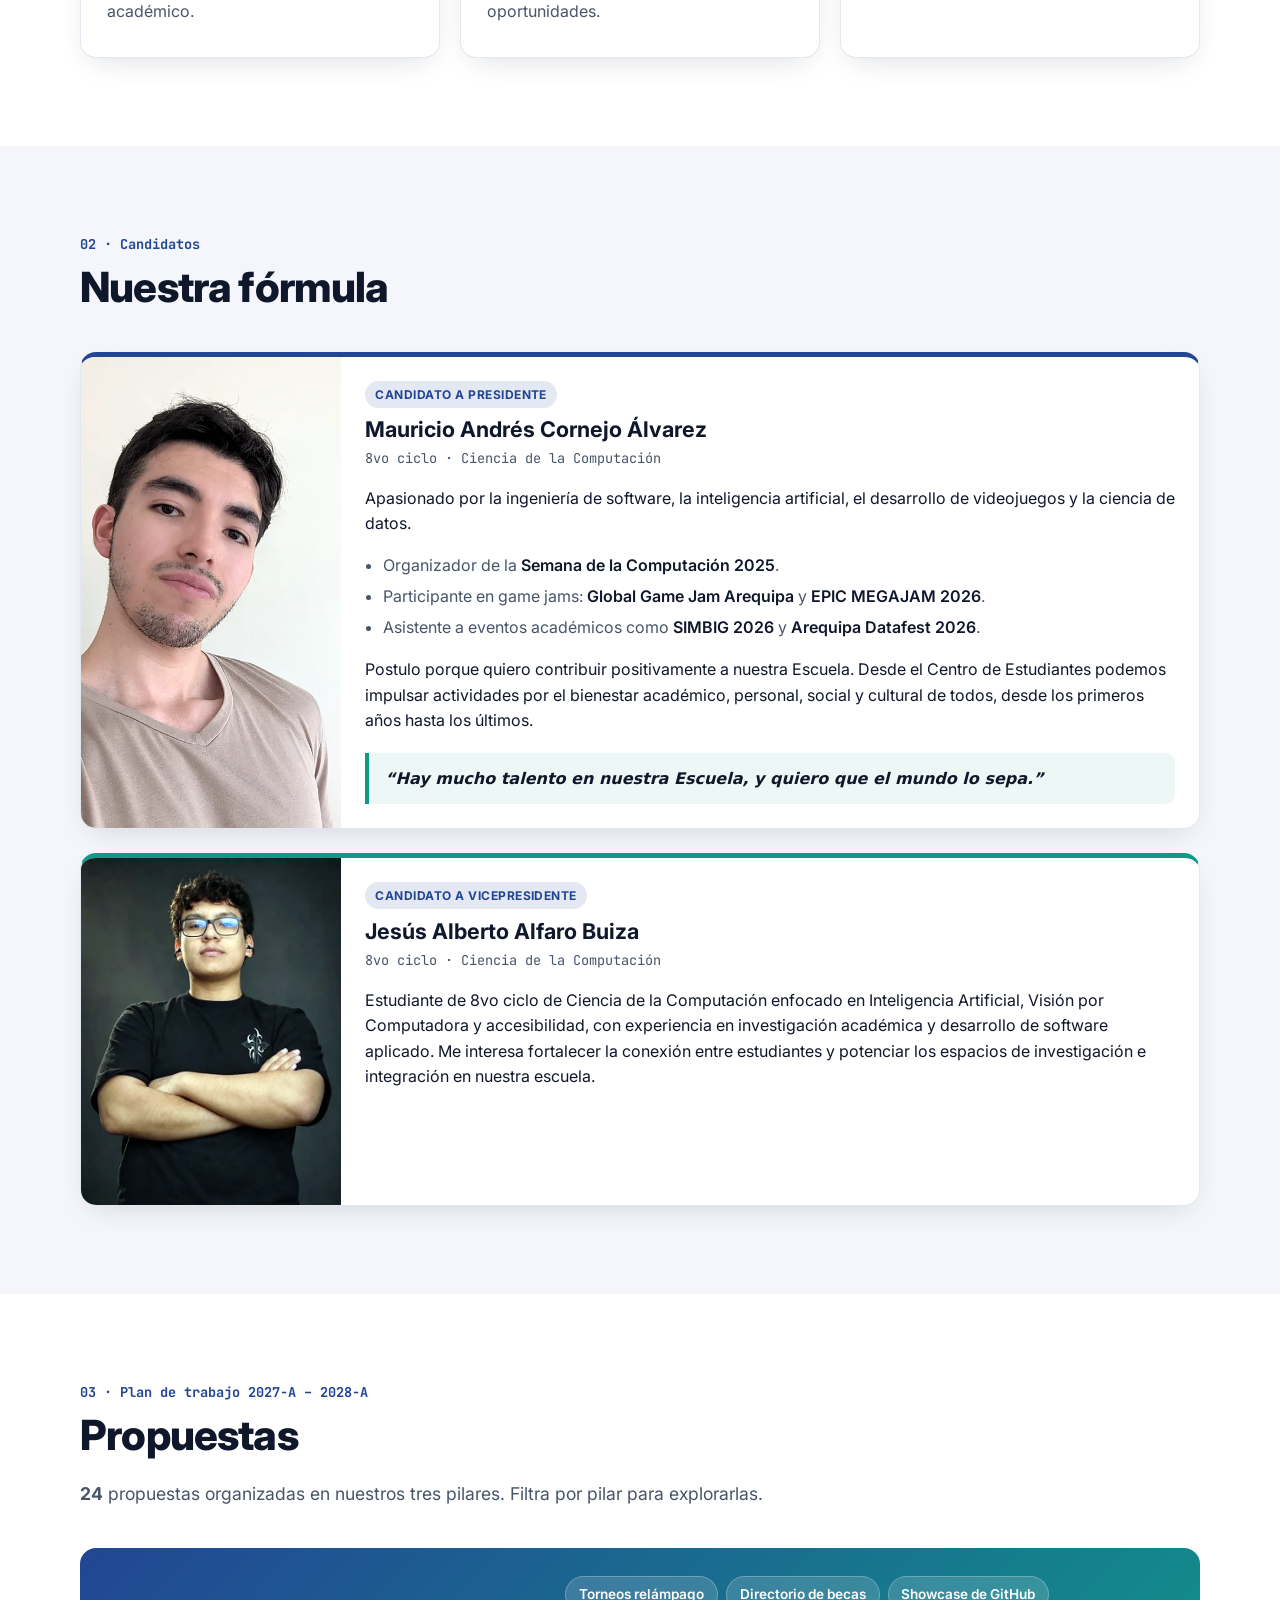
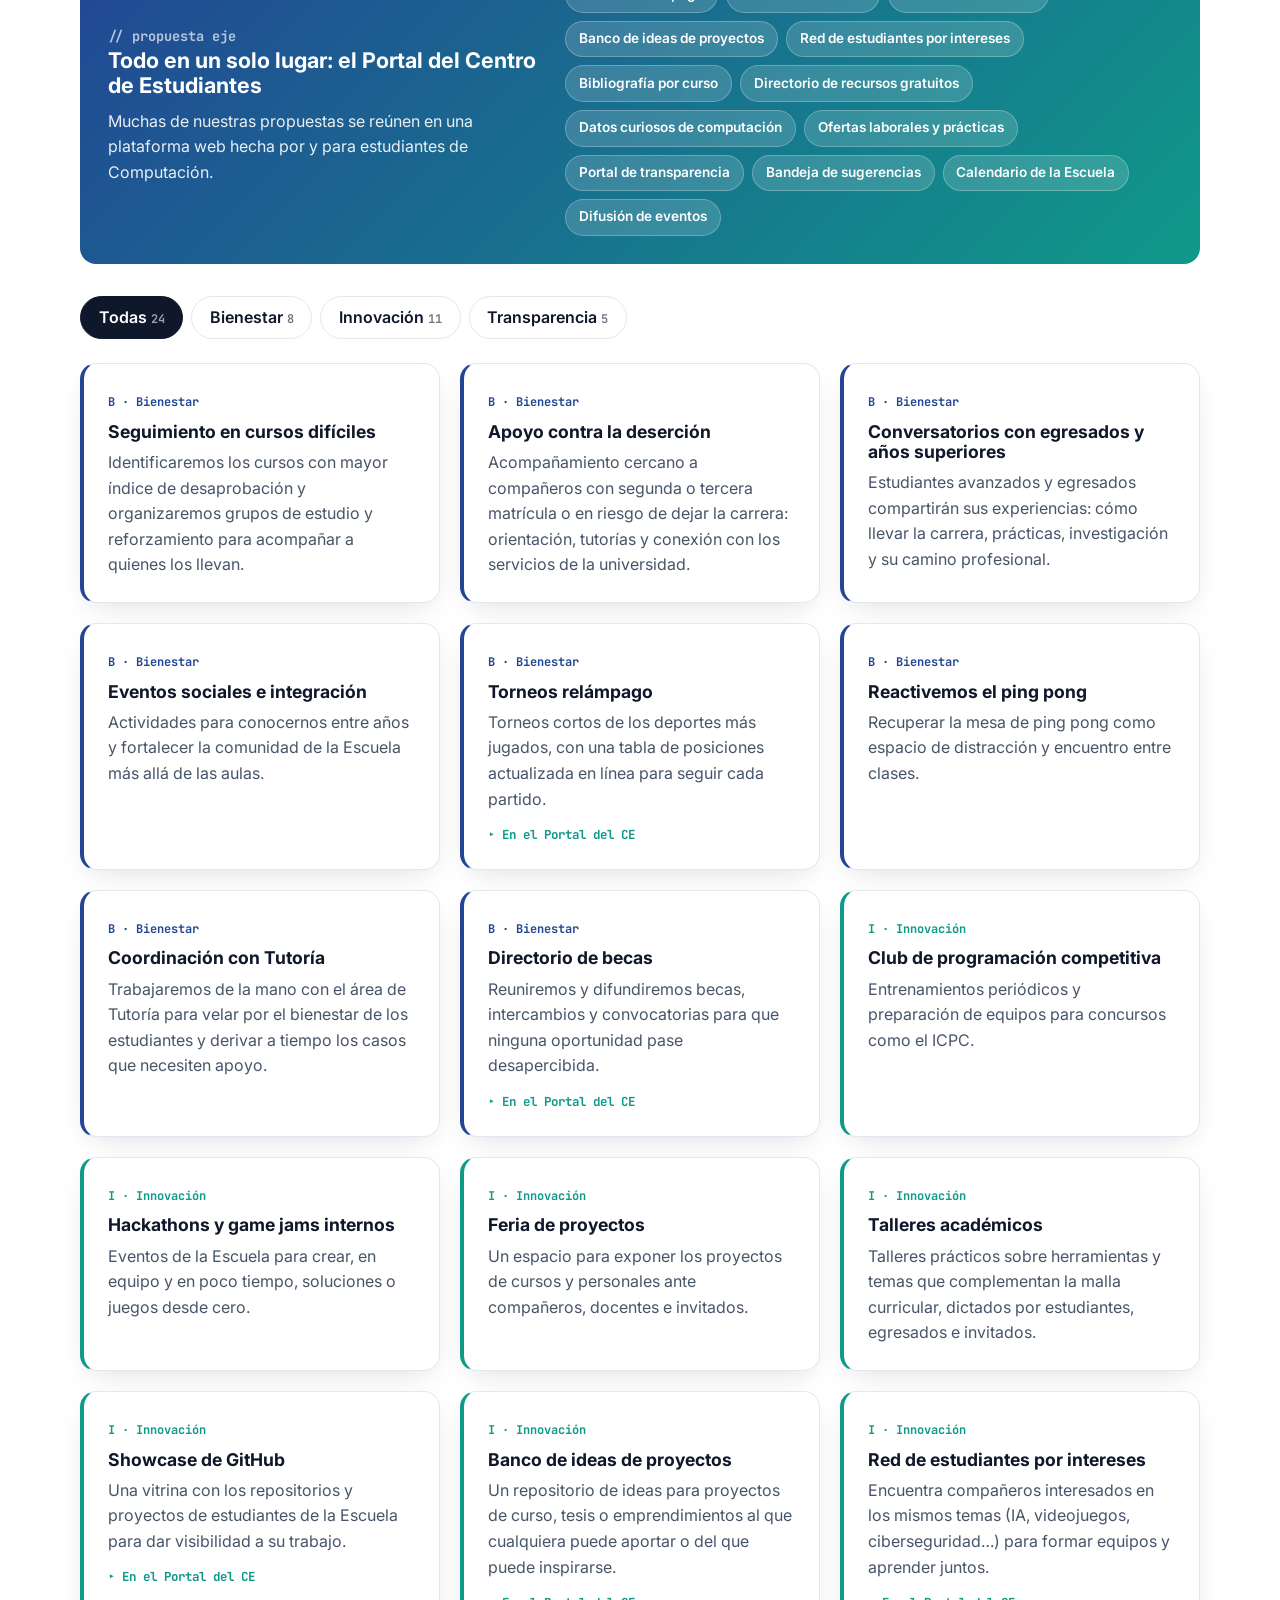
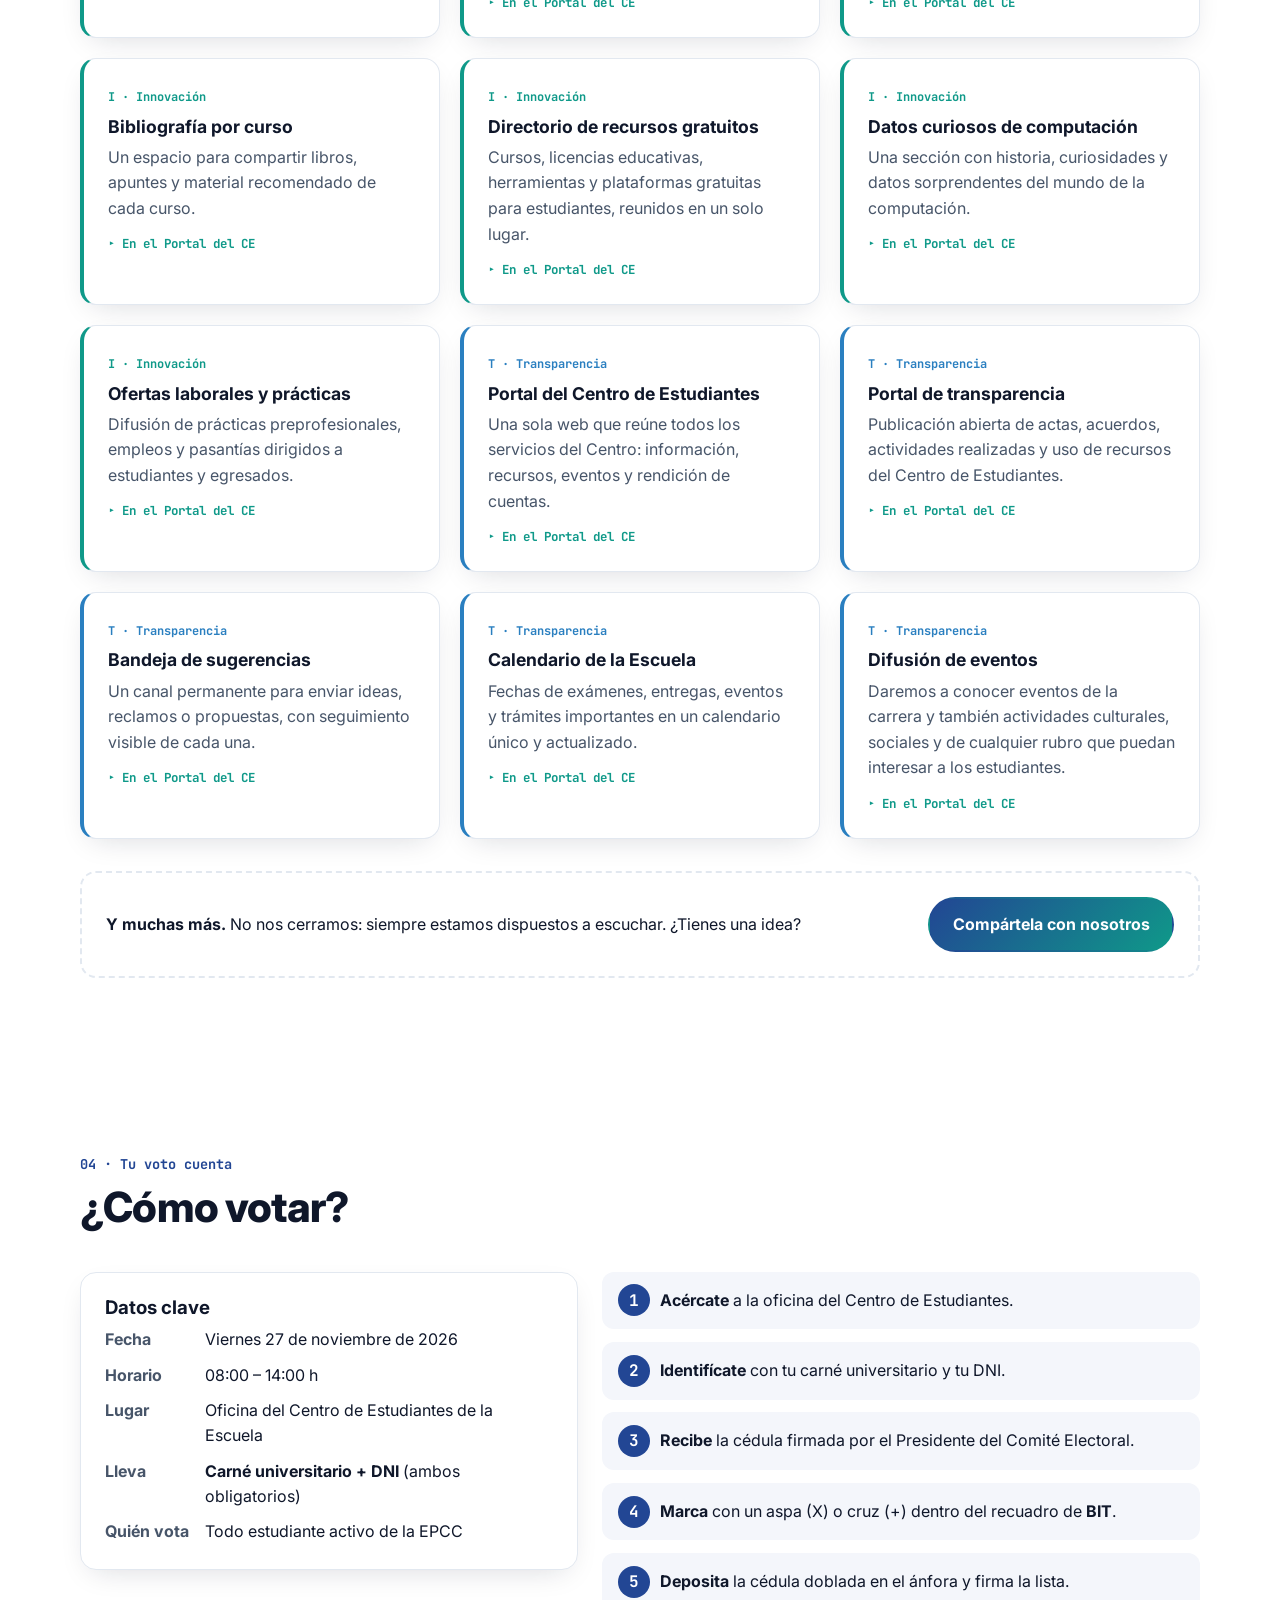
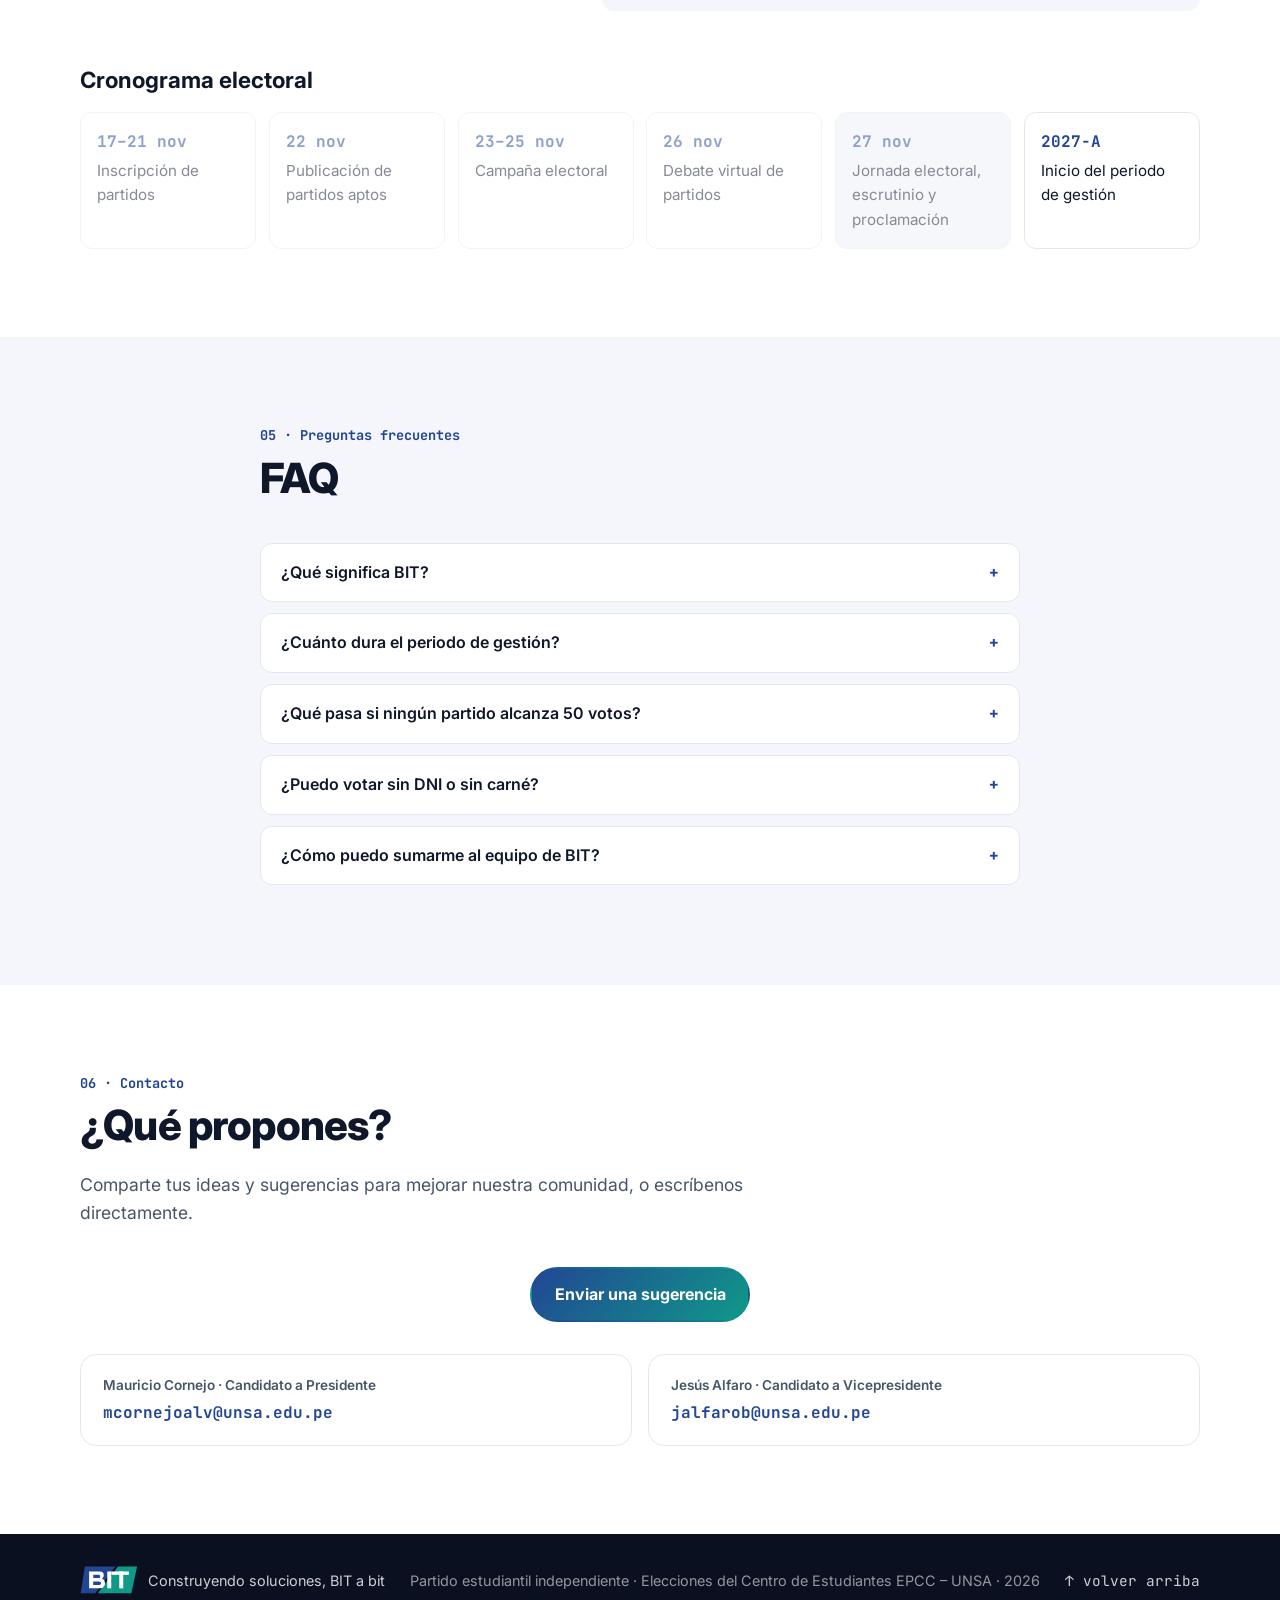
==== commit 4e40806d: "Agrega correos de contacto y prepara la web para GitHub Pages - Correos de los candidatos en la secc" ====
--- a/index.html
+++ b/index.html
@@ -7,6 +7,13 @@
   <meta name="description" content="Partido BIT — candidatura a la Presidencia y Vicepresidencia del Centro de Estudiantes de Ciencia de la Computación (UNSA), periodo 2027-A – 2028-A. Construyendo soluciones, BIT a bit.">
   <meta property="og:title" content="BIT · Construyendo soluciones, BIT a bit">
   <meta property="og:description" content="Conoce a nuestros candidatos y propuestas para el Centro de Estudiantes EPCC 2027-A – 2028-A.">
+  <meta property="og:type" content="website">
+  <meta property="og:url" content="https://mauricecc.github.io/BIT-info/">
+  <meta property="og:image" content="https://mauricecc.github.io/BIT-info/assets/og-image.png">
+  <meta property="og:image:width" content="1200">
+  <meta property="og:image:height" content="630">
+  <meta name="twitter:card" content="summary_large_image">
+  <meta name="theme-color" content="#0b1020">
   <link rel="icon" href="assets/favicon.svg" type="image/svg+xml">
   <link rel="preconnect" href="https://fonts.googleapis.com">
   <link rel="preconnect" href="https://fonts.gstatic.com" crossorigin>
@@ -262,12 +269,22 @@
     <section class="section" id="contacto">
       <div class="container">
         <header class="section__head">
-          <p class="eyebrow mono">06 · Buzón de sugerencias</p>
+          <p class="eyebrow mono">06 · Contacto</p>
           <h2>¿Qué propones?</h2>
-          <p class="lead">Comparte tus ideas y sugerencias para mejorar nuestra comunidad.</p>
+          <p class="lead">Comparte tus ideas y sugerencias para mejorar nuestra comunidad, o escríbenos directamente.</p>
         </header>
         <div class="suggestion-form">
           <a class="btn" href="https://docs.google.com/forms/d/e/1FAIpQLScmB7xGOJNZLhhhMuJo-tGkZ1zfHAeYdu8JLAnW6I7dPN6vYA/viewform?usp=dialog" target="_blank" rel="noopener">Enviar una sugerencia</a>
+        </div>
+        <div class="emails">
+          <a class="email" href="mailto:mcornejoalv@unsa.edu.pe">
+            <span class="email__role">Mauricio Cornejo · Candidato a Presidente</span>
+            <span class="email__addr mono">mcornejoalv@unsa.edu.pe</span>
+          </a>
+          <a class="email" href="mailto:jalfarob@unsa.edu.pe">
+            <span class="email__role">Jesús Alfaro · Candidato a Vicepresidente</span>
+            <span class="email__addr mono">jalfarob@unsa.edu.pe</span>
+          </a>
         </div>
       </div>
     </section>
--- a/css/styles.css
+++ b/css/styles.css
@@ -268,6 +268,15 @@
 
 /* ---------- Buzón de sugerencias ---------- */
 .suggestion-form { text-align: center; }
+.emails { display: grid; grid-template-columns: repeat(auto-fit, minmax(260px, 1fr)); gap: 1rem; margin-top: 2rem; }
+.email {
+  display: flex; flex-direction: column; gap: .25rem; padding: 1.2rem 1.4rem;
+  border: 1px solid var(--line); border-radius: var(--radius); text-decoration: none;
+  transition: border-color .15s, transform .15s;
+}
+.email:hover { border-color: var(--brand); transform: translateY(-2px); }
+.email__role { font-size: .85rem; color: var(--muted); font-weight: 600; }
+.email__addr { color: var(--brand); font-weight: 700; word-break: break-all; }
 
 /* ---------- Footer ---------- */
 .footer { background: var(--dark); color: rgba(255,255,255,.8); padding: 2rem 0; font-size: .9rem; }
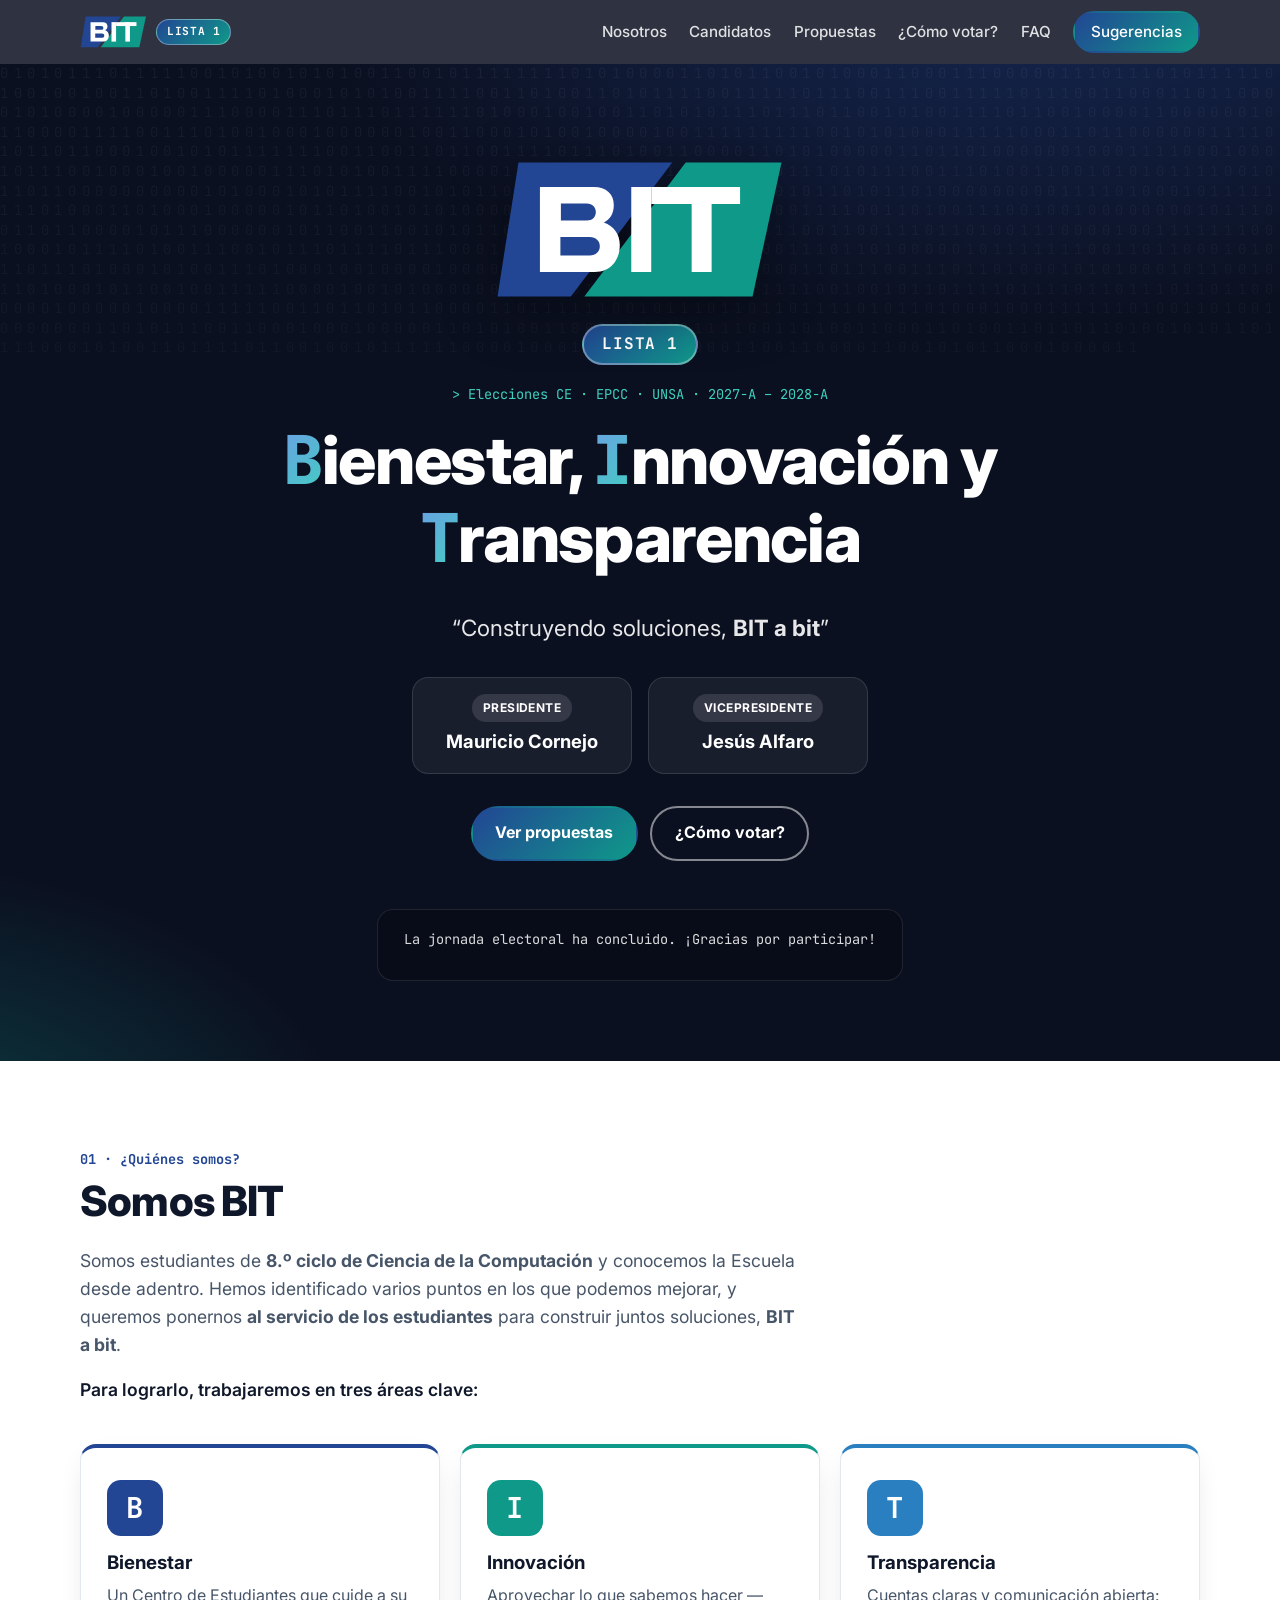
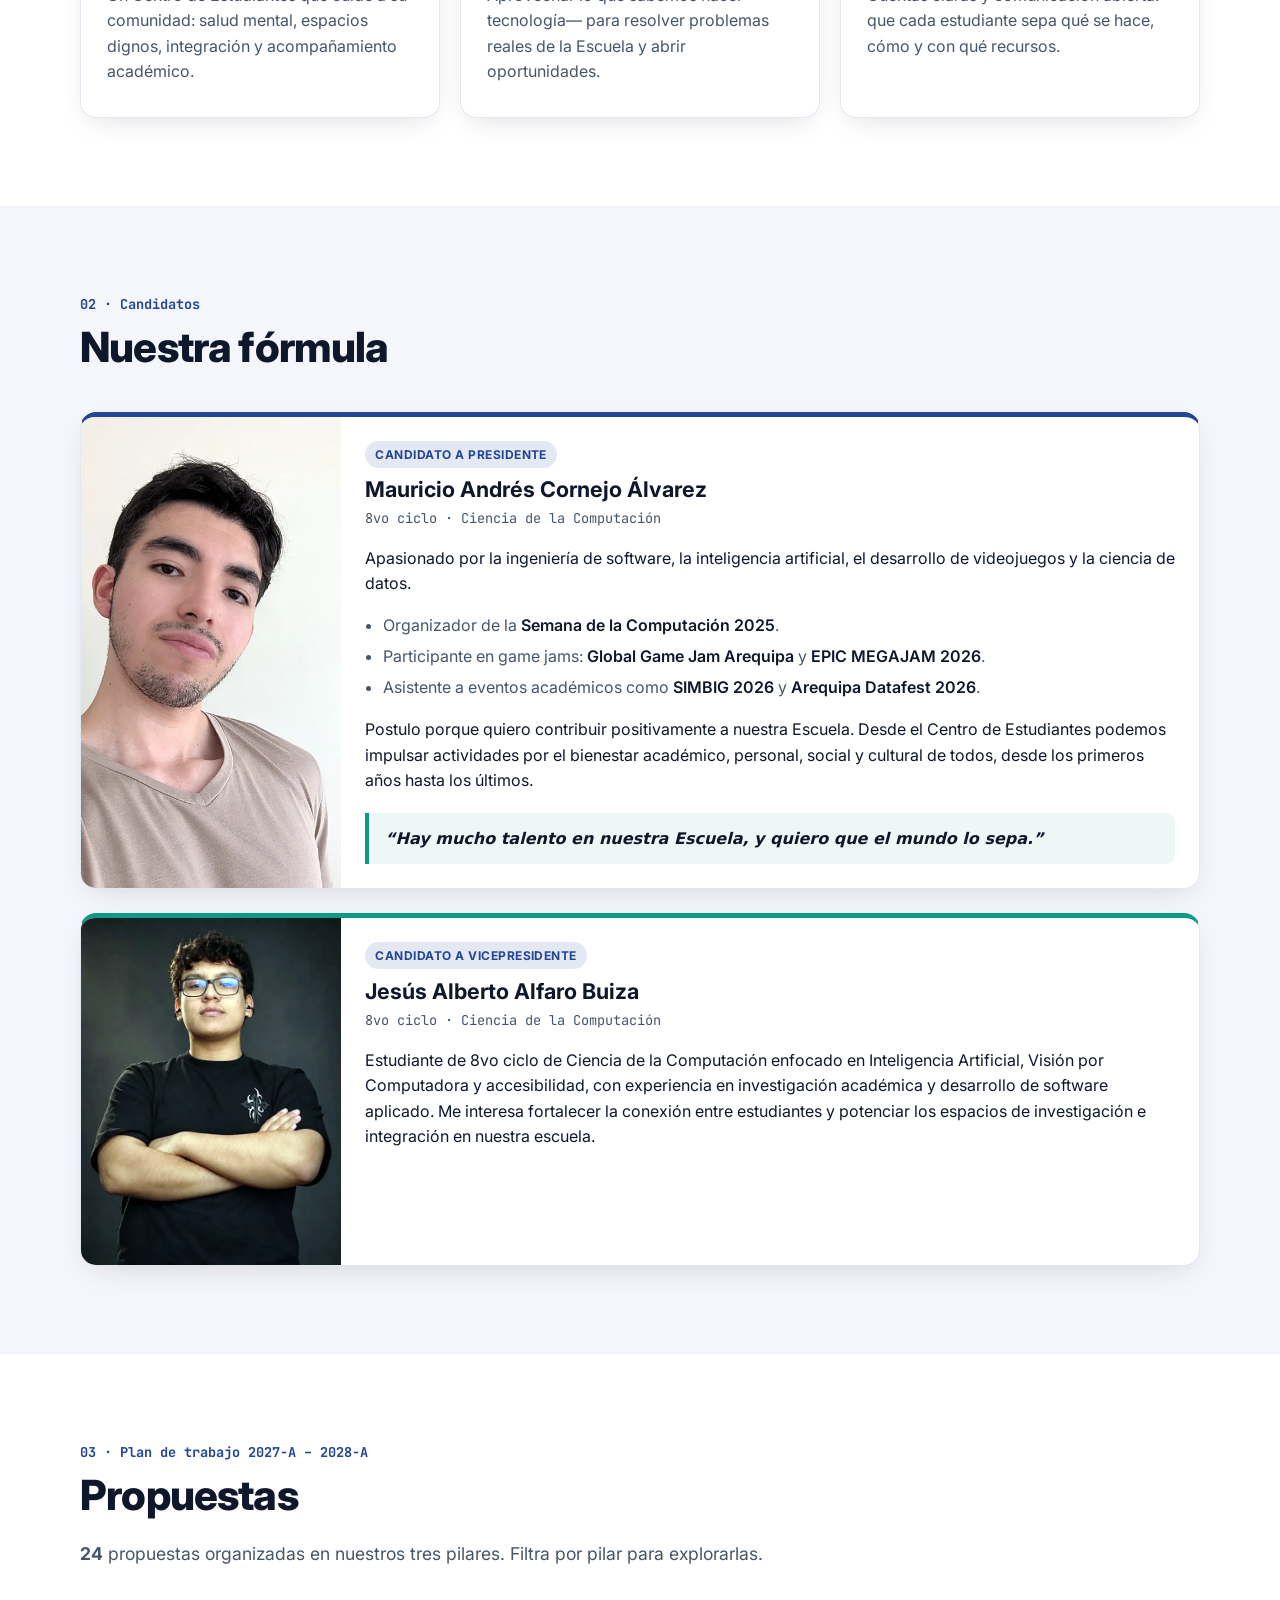
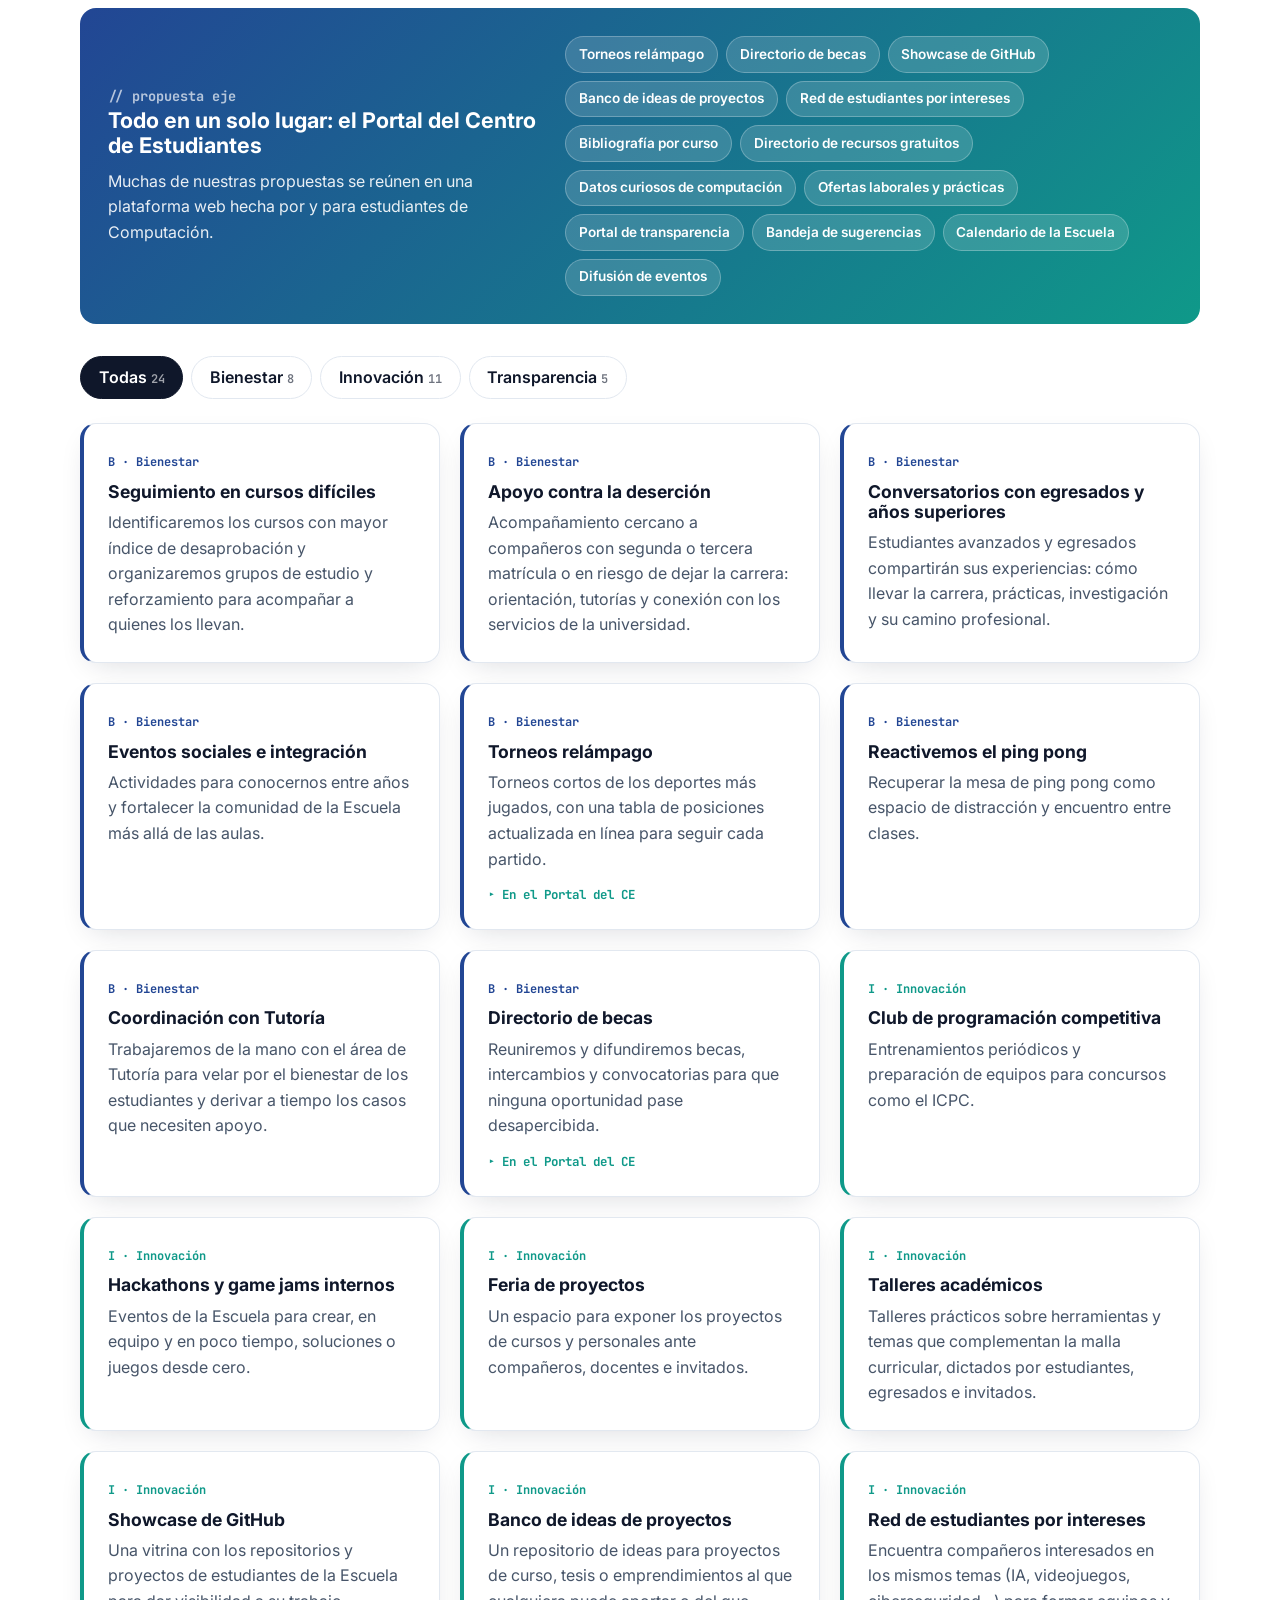
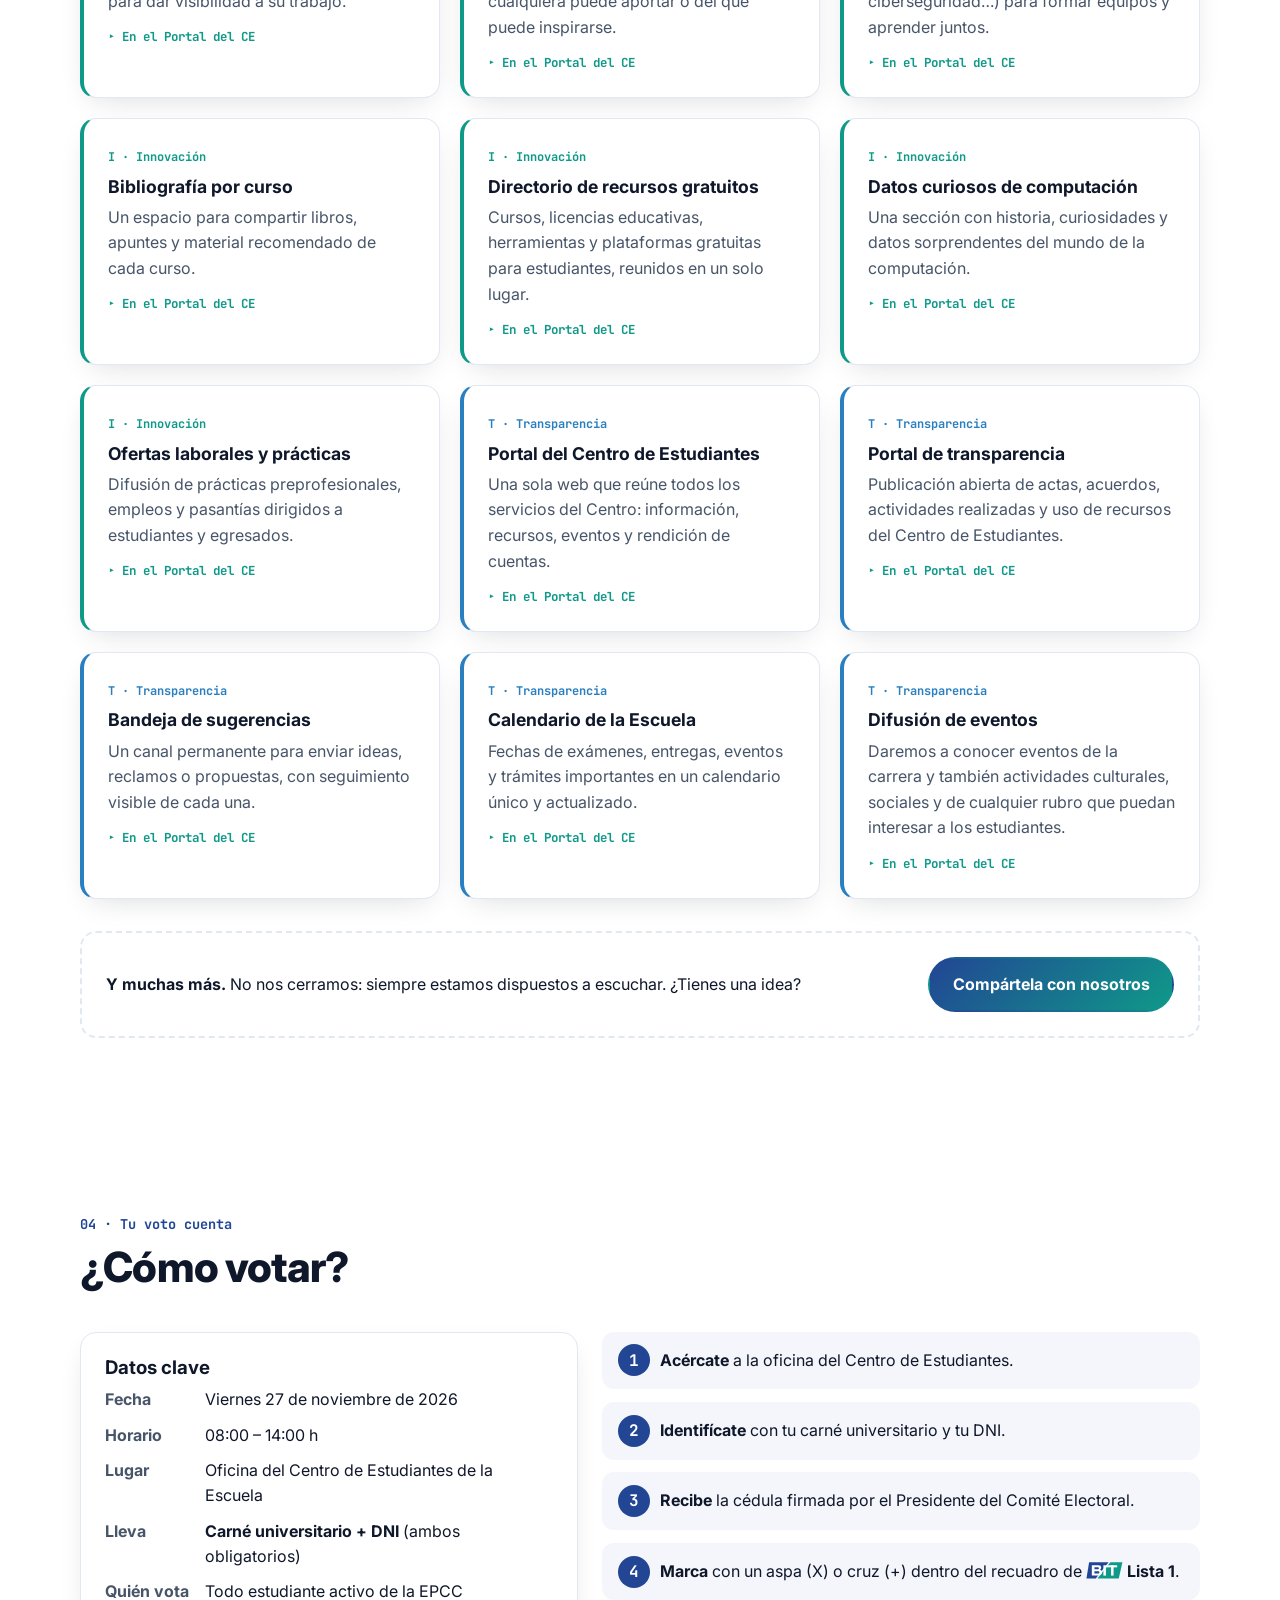
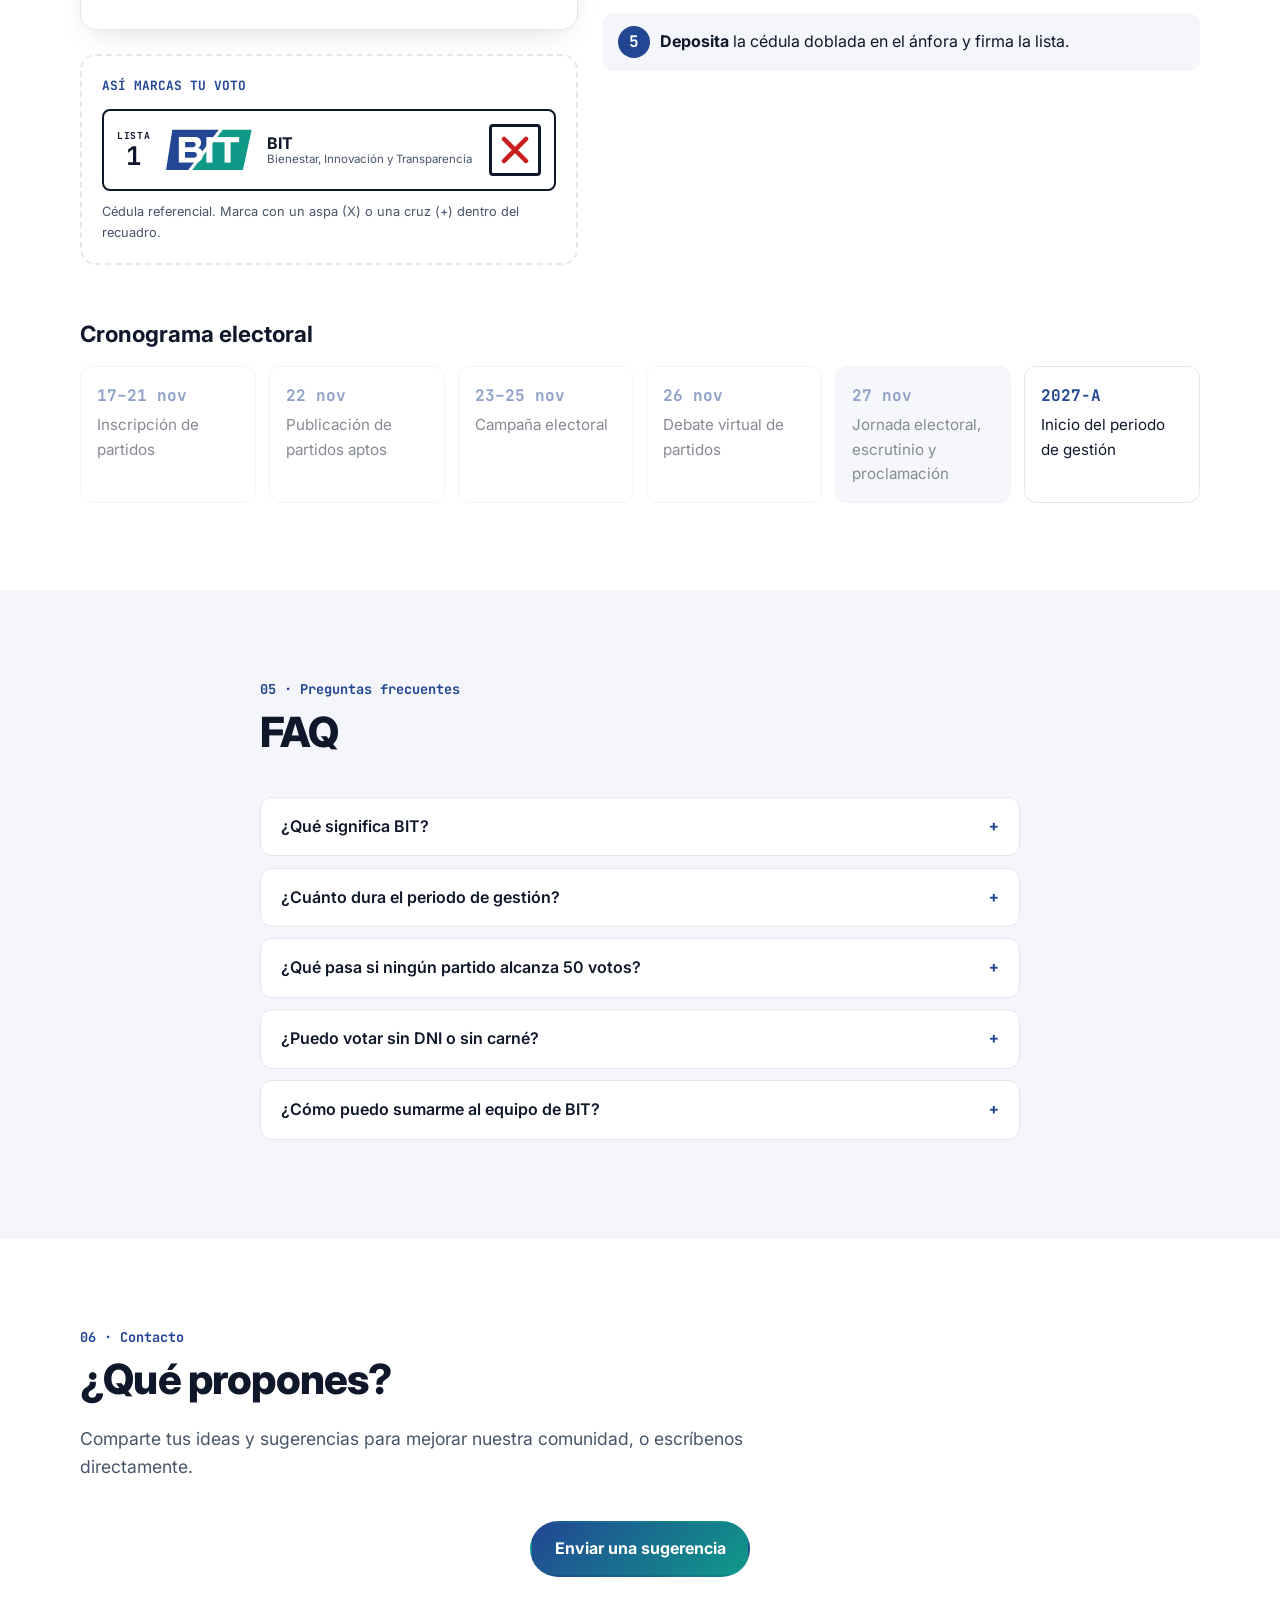
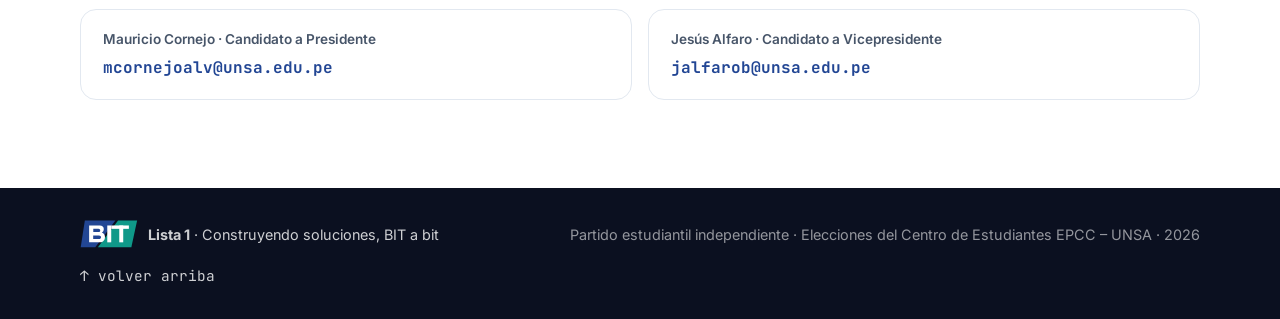
==== commit 9050442e: "Agregar Lista 1" ====
--- a/index.html
+++ b/index.html
@@ -3,9 +3,9 @@
 <head>
   <meta charset="utf-8">
   <meta name="viewport" content="width=device-width, initial-scale=1">
-  <title>BIT · Bienestar, Innovación y Transparencia</title>
+  <title>BIT · Lista 1 · Bienestar, Innovación y Transparencia</title>
   <meta name="description" content="Partido BIT — candidatura a la Presidencia y Vicepresidencia del Centro de Estudiantes de Ciencia de la Computación (UNSA), periodo 2027-A – 2028-A. Construyendo soluciones, BIT a bit.">
-  <meta property="og:title" content="BIT · Construyendo soluciones, BIT a bit">
+  <meta property="og:title" content="BIT · Lista 1 · Construyendo soluciones, BIT a bit">
   <meta property="og:description" content="Conoce a nuestros candidatos y propuestas para el Centro de Estudiantes EPCC 2027-A – 2028-A.">
   <meta property="og:type" content="website">
   <meta property="og:url" content="https://mauricecc.github.io/BIT-info/">
@@ -27,6 +27,7 @@
     <div class="container nav__inner">
       <a href="#top" class="nav__brand" aria-label="Inicio BIT">
         <img src="assets/logo-bit.svg" alt="BIT" width="67" height="32">
+        <span class="list-pill list-pill--small">Lista 1</span>
       </a>
       <button class="nav__toggle" aria-label="Abrir menú" aria-expanded="false" aria-controls="nav-menu">
         <span></span><span></span><span></span>
@@ -48,6 +49,7 @@
       <div class="hero__bits" aria-hidden="true"></div>
       <div class="container hero__inner">
         <img class="hero__logo" src="assets/logo-bit.svg" alt="Logo de BIT" width="292" height="140">
+        <p><span class="list-pill">Lista 1</span></p>
         <p class="hero__eyebrow mono">&gt; Elecciones CE · EPCC · UNSA · 2027-A – 2028-A</p>
         <h1 class="hero__title">
           <span class="hl">B</span>ienestar,
@@ -67,7 +69,7 @@
         </div>
 
         <div class="countdown" id="countdown" aria-live="polite">
-          <p class="countdown__label mono">Jornada electoral · vie 27 nov · 08:00 – 14:00</p>
+          <p class="countdown__label mono">Vota Lista 1 · vie 27 nov · 08:00 – 14:00</p>
           <div class="countdown__grid">
             <div><span id="cd-d">--</span><small>días</small></div>
             <div><span id="cd-h">--</span><small>horas</small></div>
@@ -212,11 +214,24 @@
             </dl>
           </div>
 
+          <figure class="ballot" aria-label="Ejemplo de cómo marcar la cédula por BIT, Lista 1">
+            <figcaption class="ballot__title mono">Así marcas tu voto</figcaption>
+            <div class="ballot__row">
+              <span class="ballot__num"><small>Lista</small>1</span>
+              <img class="ballot__logo" src="assets/logo-bit.svg" alt="BIT" width="104" height="50">
+              <span class="ballot__name"><strong>BIT</strong><small>Bienestar, Innovación y Transparencia</small></span>
+              <span class="ballot__box" aria-hidden="true">
+                <svg viewBox="0 0 40 40"><path d="M9 9 L31 31 M31 9 L9 31" /></svg>
+              </span>
+            </div>
+            <p class="ballot__note">Cédula referencial. Marca con un aspa (X) o una cruz (+) dentro del recuadro.</p>
+          </figure>
+
           <ol class="steps">
             <li><strong>Acércate</strong> a la oficina del Centro de Estudiantes.</li>
             <li><strong>Identifícate</strong> con tu carné universitario y tu DNI.</li>
             <li><strong>Recibe</strong> la cédula firmada por el Presidente del Comité Electoral.</li>
-            <li><strong>Marca</strong> con un aspa (X) o cruz (+) dentro del recuadro de <strong>BIT</strong>.</li>
+            <li><strong>Marca</strong> con un aspa (X) o cruz (+) dentro del recuadro de <span class="nowrap"><img class="inline-logo" src="assets/logo-bit.svg" alt="BIT" width="40" height="19"> <strong>Lista 1</strong></span>.</li>
             <li><strong>Deposita</strong> la cédula doblada en el ánfora y firma la lista.</li>
           </ol>
         </div>
@@ -294,7 +309,7 @@
     <div class="container footer__inner">
       <div class="footer__brand">
         <img src="assets/logo-bit.svg" alt="BIT" width="58" height="28">
-        <span>Construyendo soluciones, BIT a bit</span>
+        <span><strong>Lista 1</strong> · Construyendo soluciones, BIT a bit</span>
       </div>
       <p class="footer__note">Partido estudiantil independiente · Elecciones del Centro de Estudiantes EPCC – UNSA · 2026</p>
       <a href="#top" class="mono">↑ volver arriba</a>
--- a/css/styles.css
+++ b/css/styles.css
@@ -72,7 +72,7 @@
   color: #fff;
 }
 .nav__inner { display: flex; align-items: center; justify-content: space-between; height: 64px; }
-.nav__brand { display: flex; align-items: center; }
+.nav__brand { display: flex; align-items: center; text-decoration: none; }
 .nav__brand img { height: 32px; width: auto; }
 .nav__menu { display: flex; gap: 1.4rem; align-items: center; }
 .nav__menu a { text-decoration: none; font-weight: 500; font-size: .95rem; opacity: .85; }
@@ -248,6 +248,43 @@
   background: var(--brand); color: #fff; font-family: var(--mono); font-weight: 700;
 }
 
+/* Lista 1 */
+.list-pill {
+  display: inline-block; font-family: var(--mono); font-weight: 700; letter-spacing: .06em; text-transform: uppercase;
+  font-size: 1rem; padding: .35rem 1.1rem; border-radius: 999px; color: #fff;
+  background: linear-gradient(135deg, var(--brand), var(--brand-2)); border: 2px solid rgba(255,255,255,.35);
+}
+.list-pill--small { font-size: .7rem; padding: .2rem .6rem; margin-left: .6rem; border-width: 1px; }
+.hero__logo + p { margin: 0 0 1.2rem; }
+
+/* Cédula referencial */
+.vote { grid-template-areas: "info steps" "ballot steps"; }
+.vote__info { grid-area: info; }
+.steps { grid-area: steps; }
+.ballot { grid-area: ballot; margin: 0; padding: 1.25rem; border-radius: var(--radius); border: 2px dashed var(--line); background: var(--bg); }
+@media (max-width: 760px) { .vote { grid-template-areas: "info" "ballot" "steps"; } }
+.ballot__title { font-size: .8rem; font-weight: 700; color: var(--brand); margin-bottom: .8rem; text-transform: uppercase; }
+.ballot__row {
+  display: grid; grid-template-columns: auto auto 1fr auto; align-items: center; gap: .9rem;
+  padding: .8rem; border: 2px solid var(--ink); border-radius: 8px; background: #fff;
+}
+.ballot__num { display: flex; flex-direction: column; align-items: center; font-family: var(--mono); font-weight: 700; font-size: 1.6rem; line-height: 1; color: var(--ink); }
+.ballot__num small { font-size: .6rem; text-transform: uppercase; letter-spacing: .08em; margin-bottom: .2rem; }
+.ballot__logo { width: 88px; height: auto; }
+.ballot__name { display: flex; flex-direction: column; line-height: 1.2; color: var(--ink); min-width: 0; }
+.ballot__name small { font-size: .72rem; color: var(--muted); }
+.ballot__box { width: 52px; height: 52px; border: 3px solid var(--ink); border-radius: 4px; display: grid; place-items: center; }
+.ballot__box svg { width: 40px; height: 40px; }
+.ballot__box path { fill: none; stroke: #c81e1e; stroke-width: 4.5; stroke-linecap: round; }
+.ballot__note { margin: .7rem 0 0; font-size: .8rem; color: var(--muted); }
+@media (max-width: 420px) {
+  .ballot__row { gap: .6rem; padding: .6rem; }
+  .ballot__logo { width: 64px; }
+  .ballot__name small { display: none; }
+  .ballot__box { width: 44px; height: 44px; }
+}
+.inline-logo { display: inline-block; height: 1.1em; width: auto; vertical-align: -.15em; }
+
 /* ---------- Cronograma ---------- */
 .timeline { list-style: none; padding: 0; margin: 1.2rem 0 0; display: grid; grid-template-columns: repeat(auto-fit, minmax(160px, 1fr)); gap: .8rem; }
 .timeline li { padding: 1rem; border-radius: 12px; border: 1px solid var(--line); display: flex; flex-direction: column; gap: .3rem; }
@@ -293,3 +330,4 @@
   .reveal { opacity: 1; transform: none; transition: none; }
   .proposal { animation: none; }
 }
+.nowrap { white-space: nowrap; }
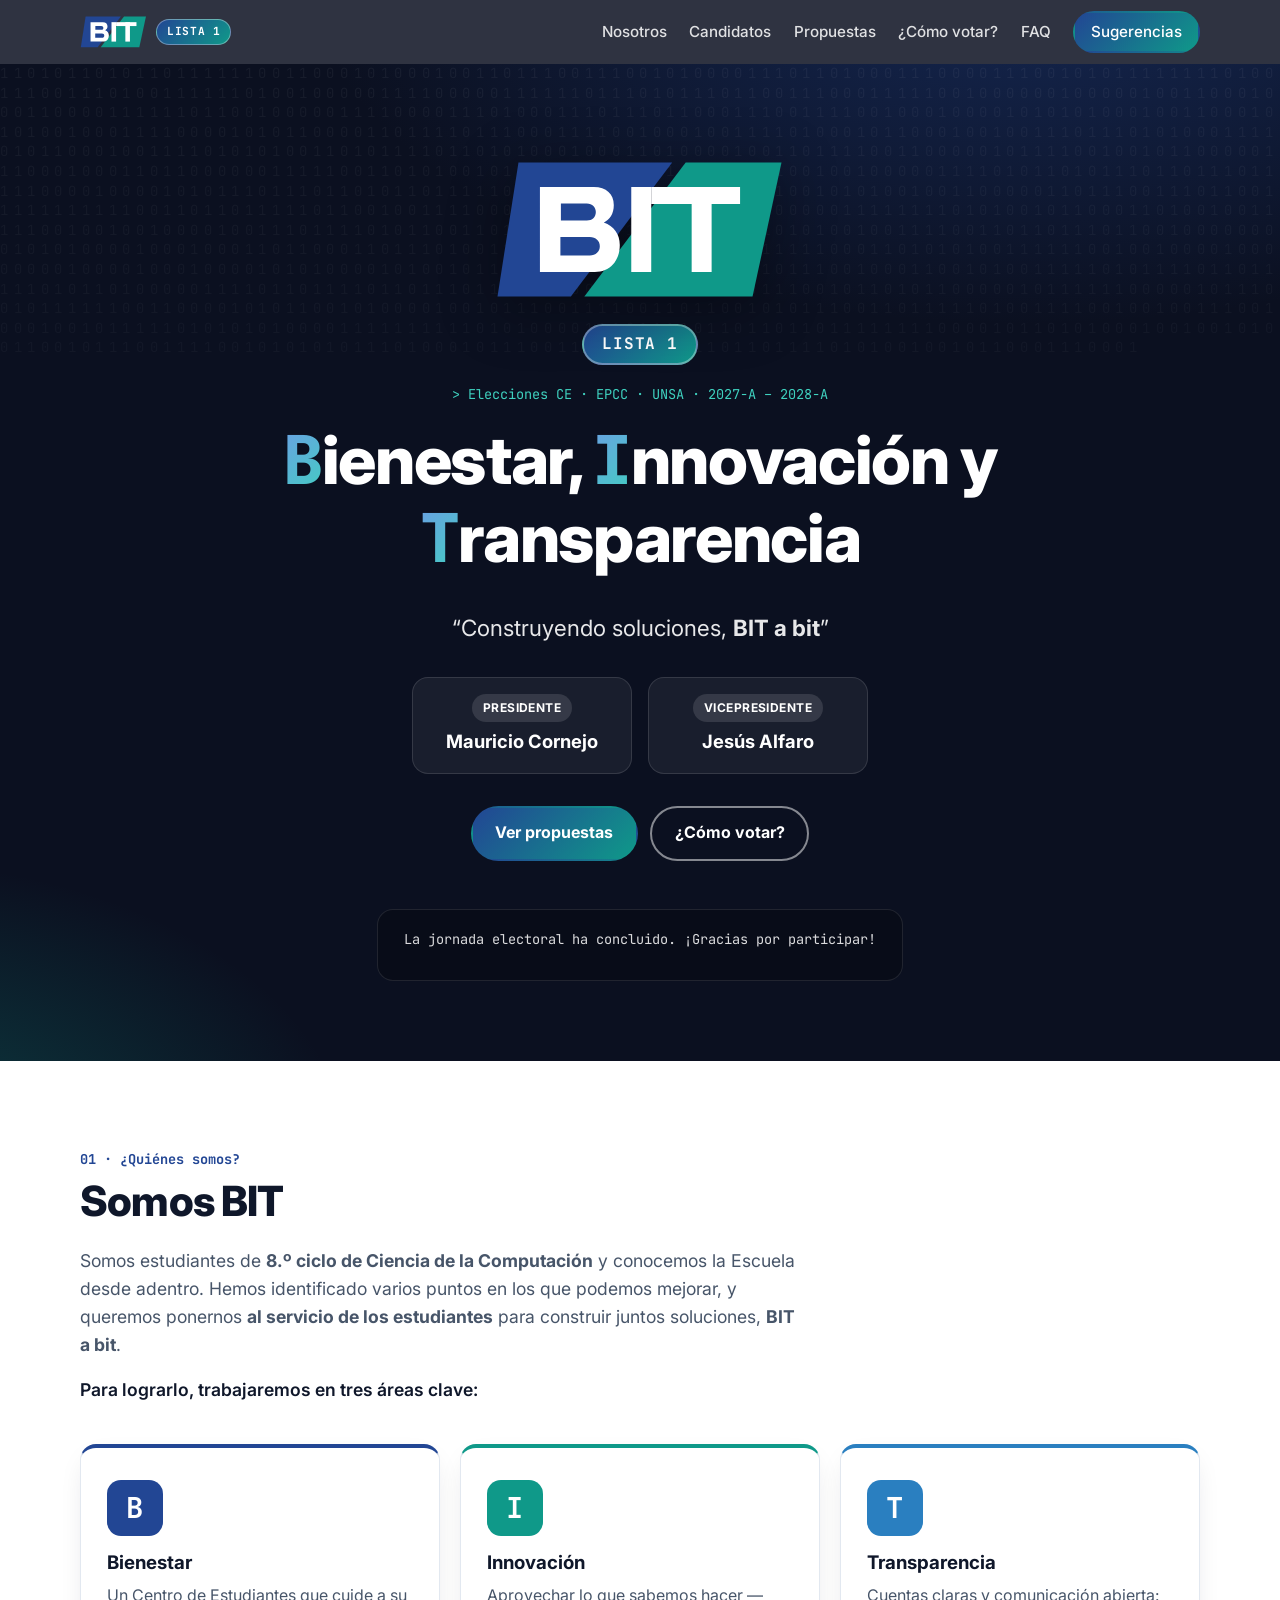
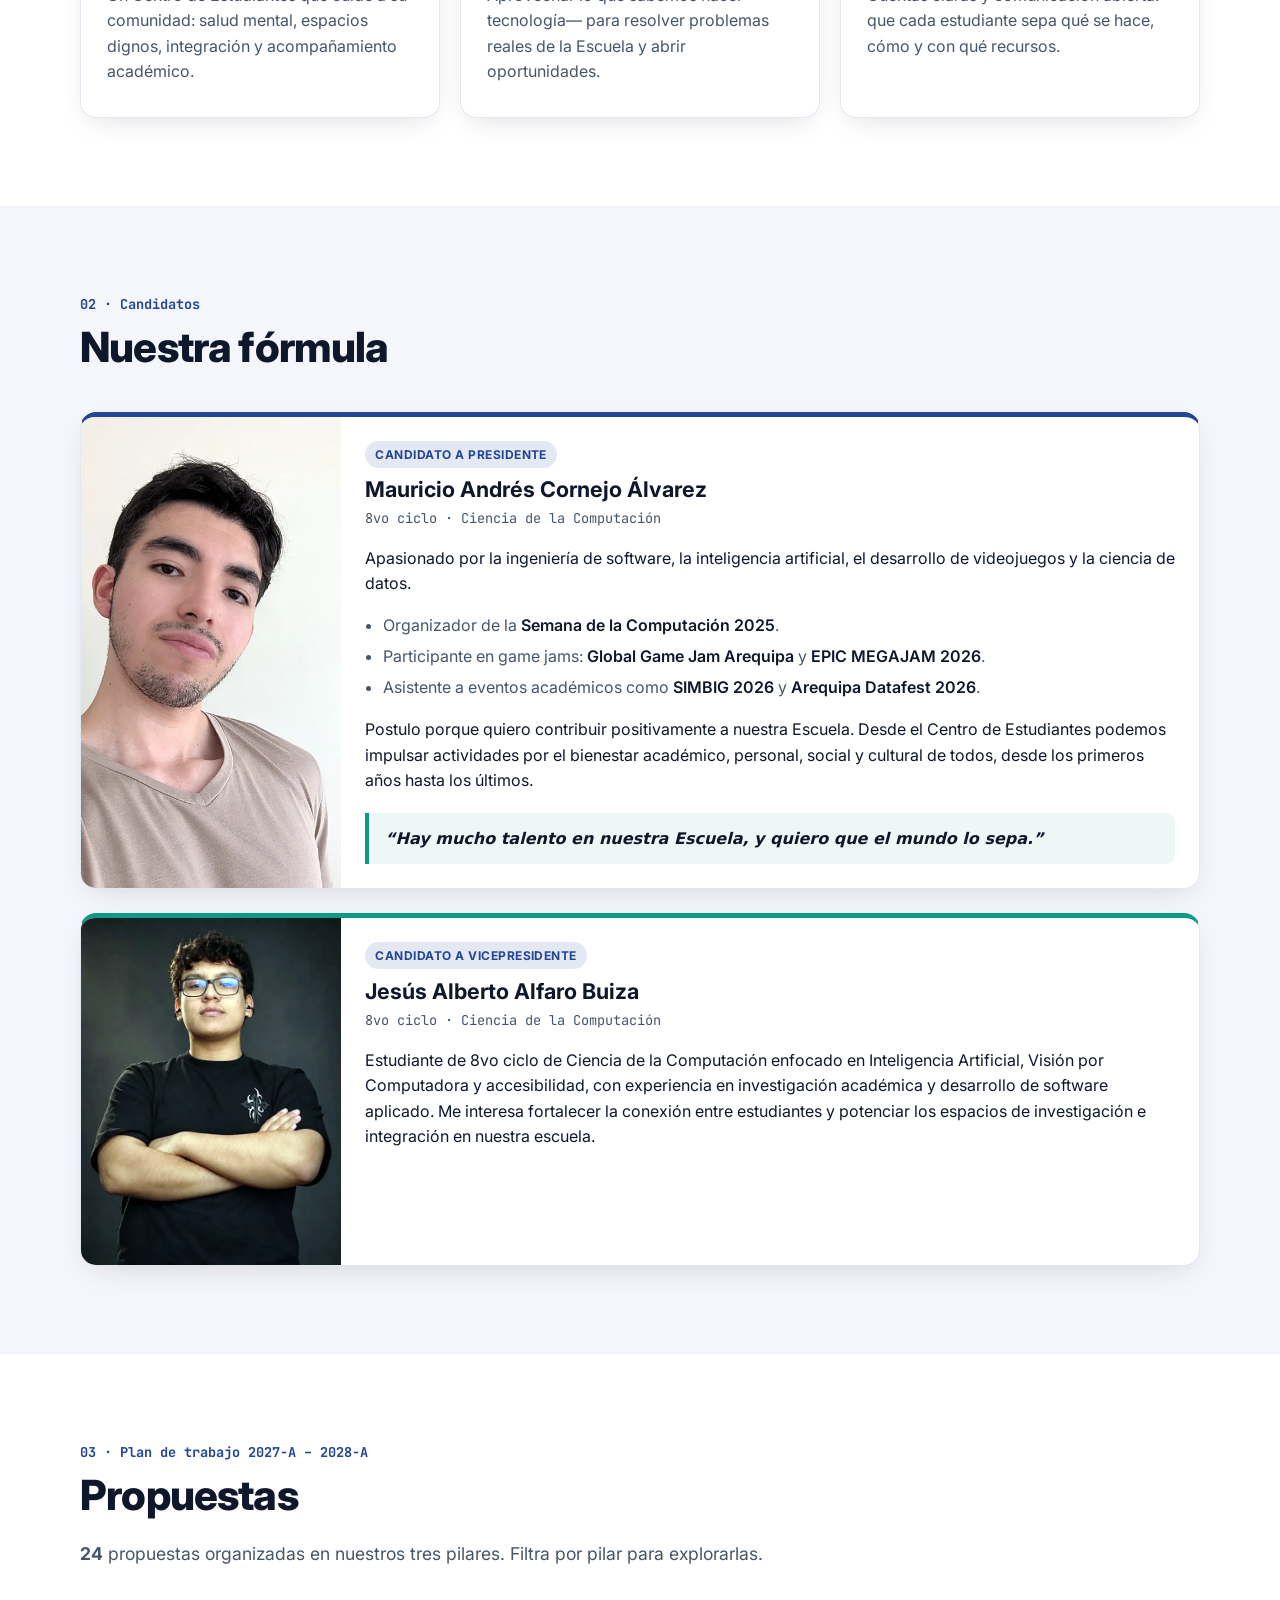
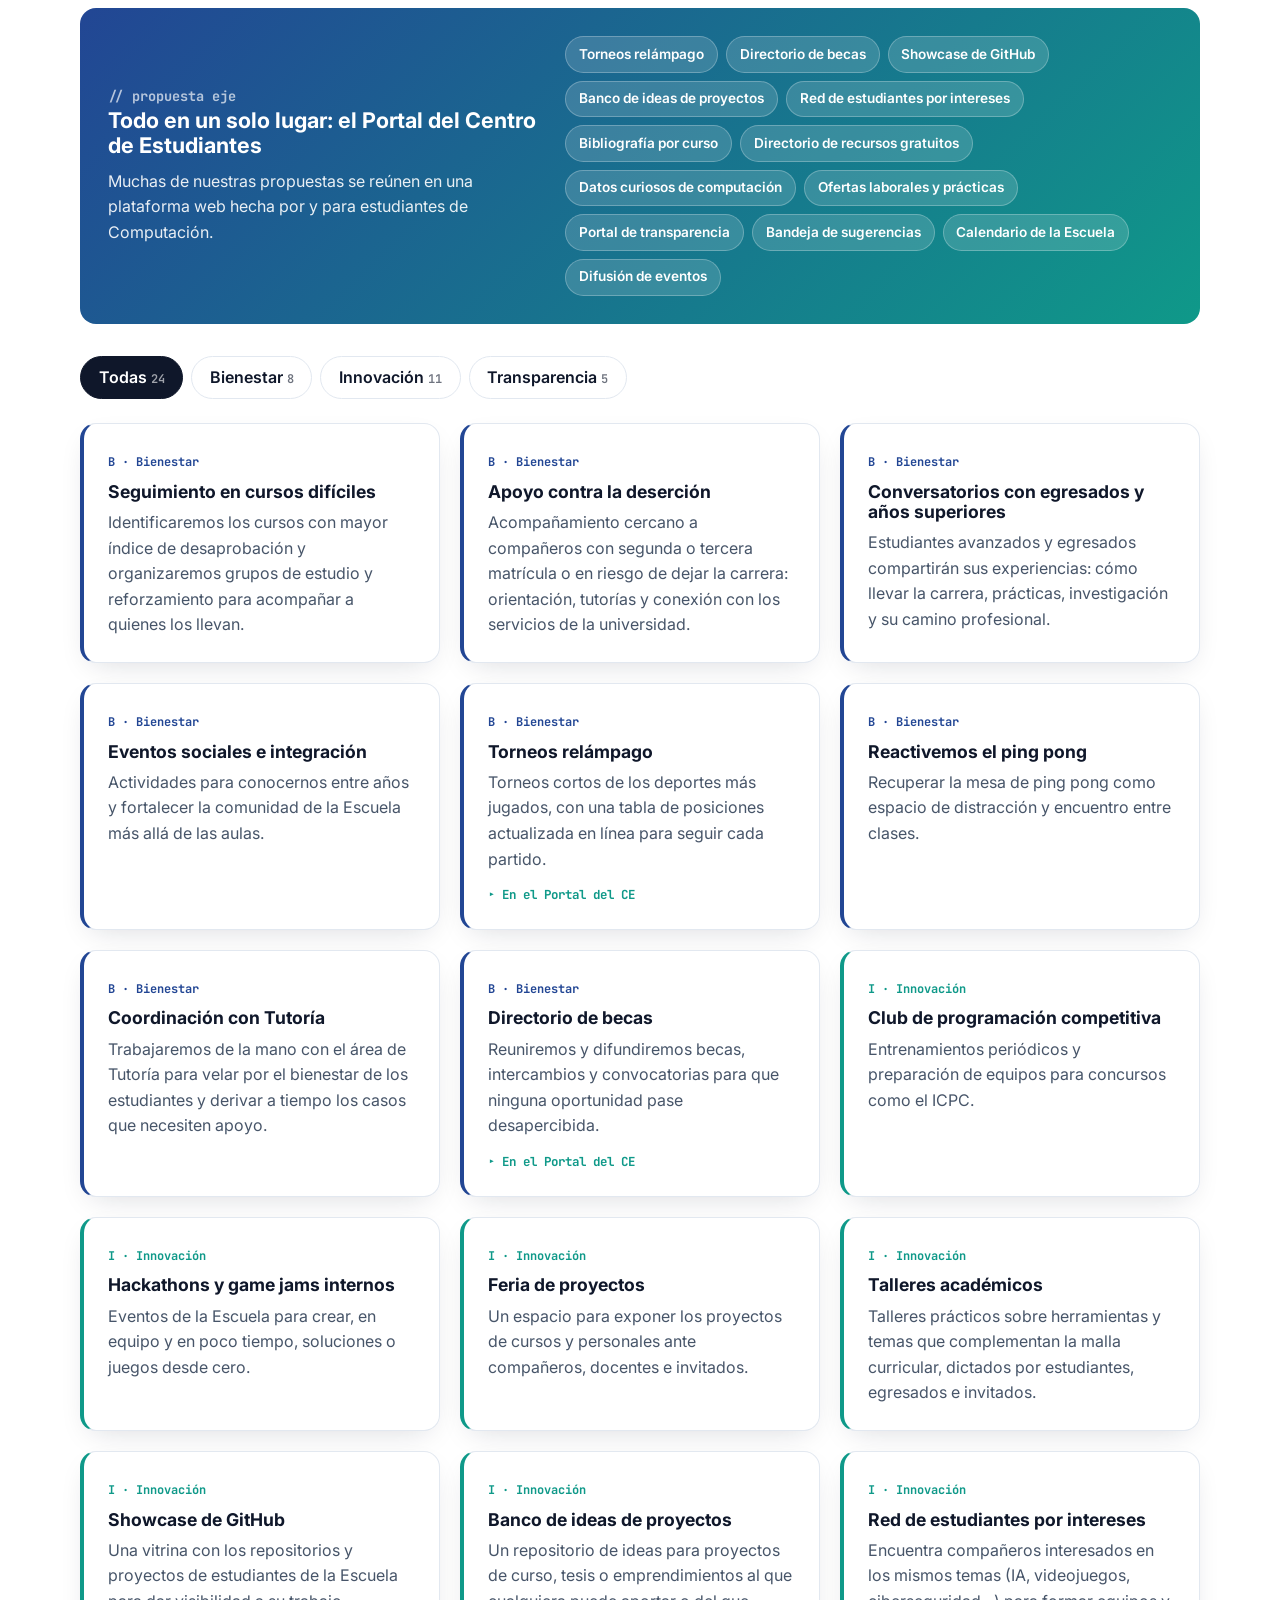
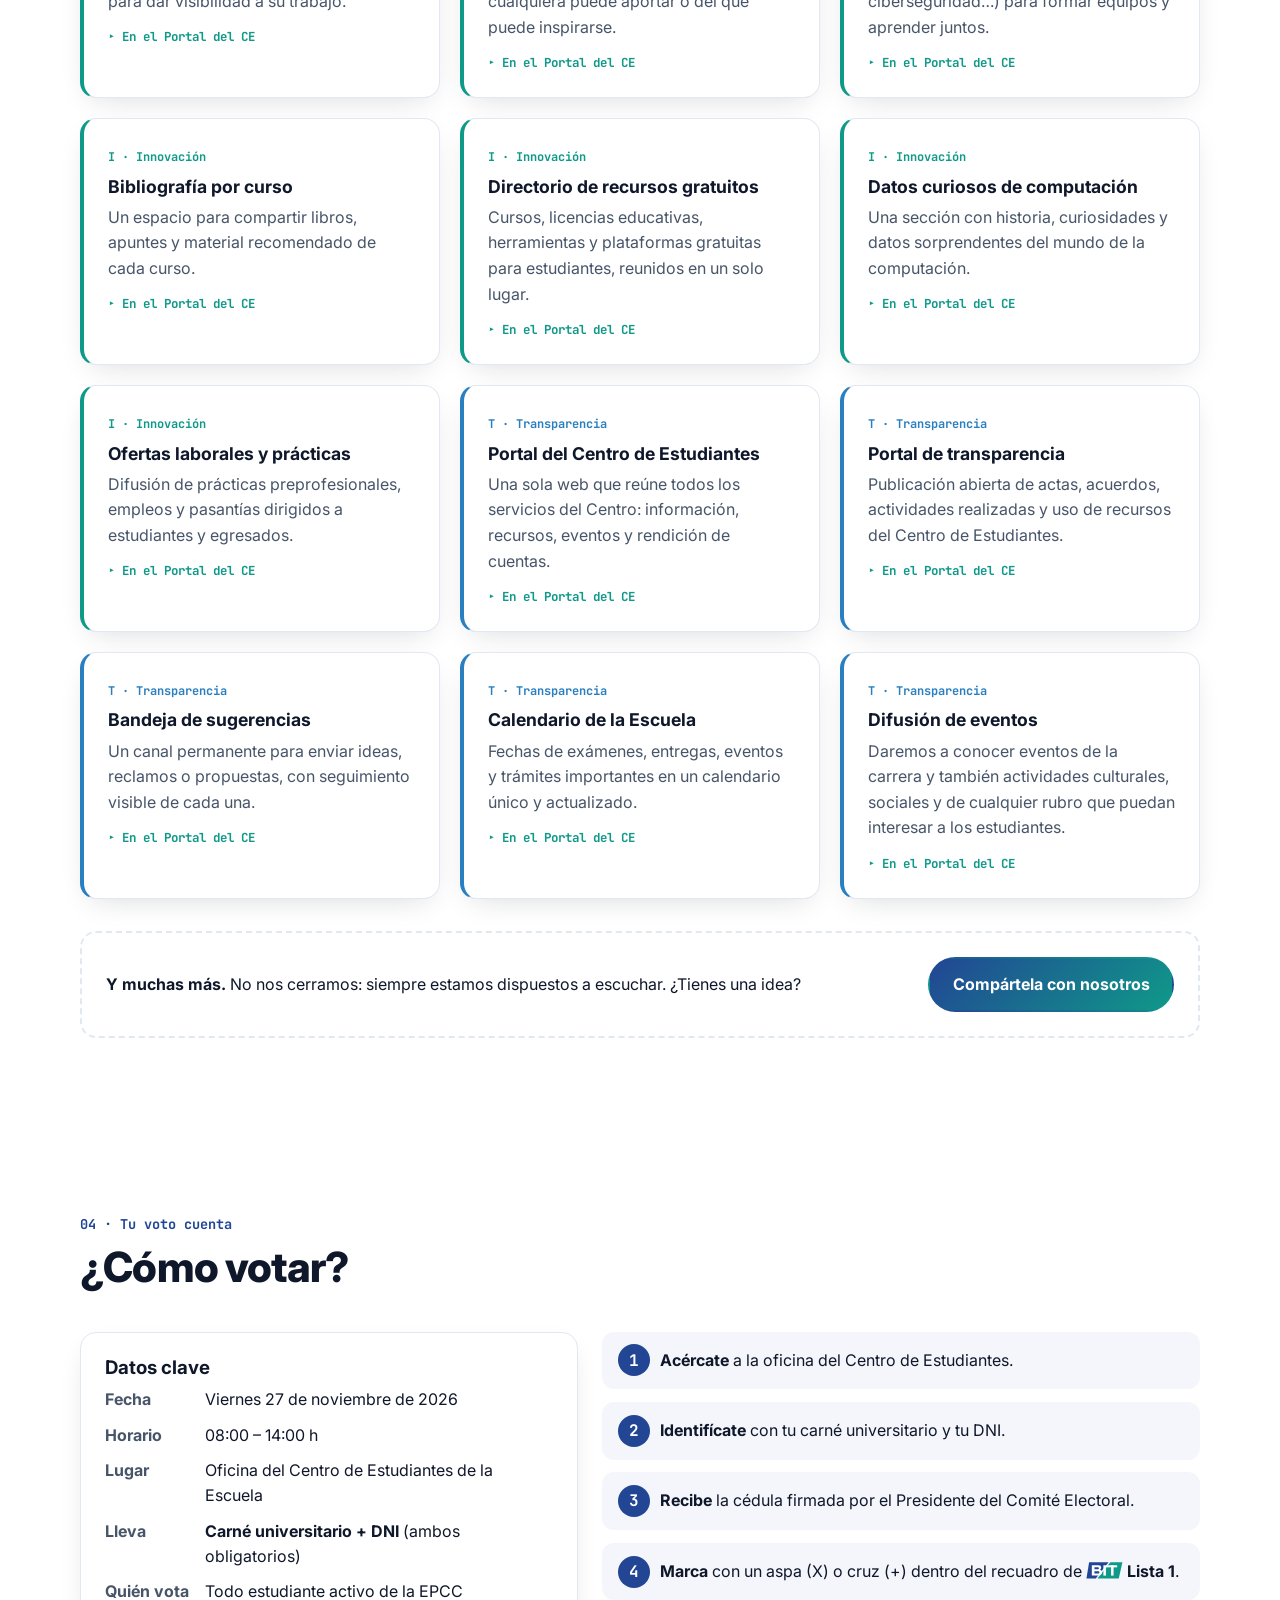
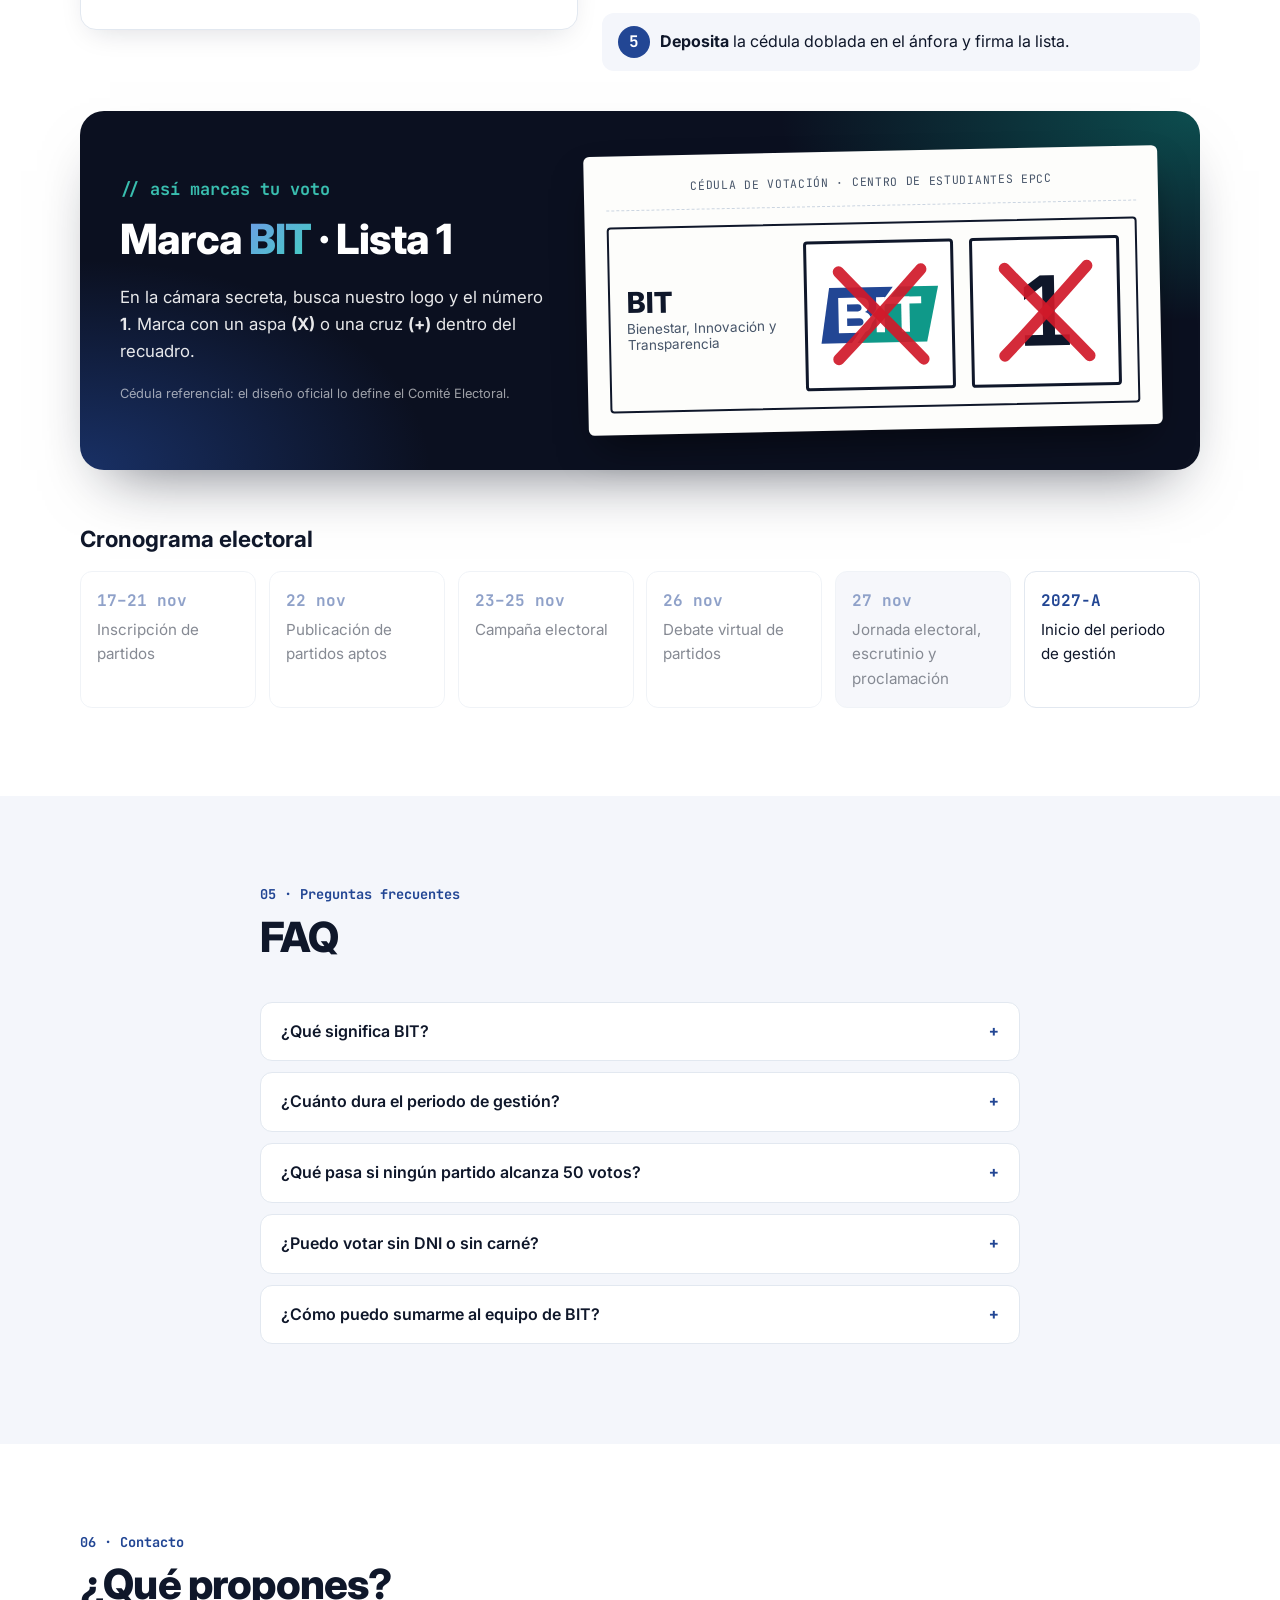
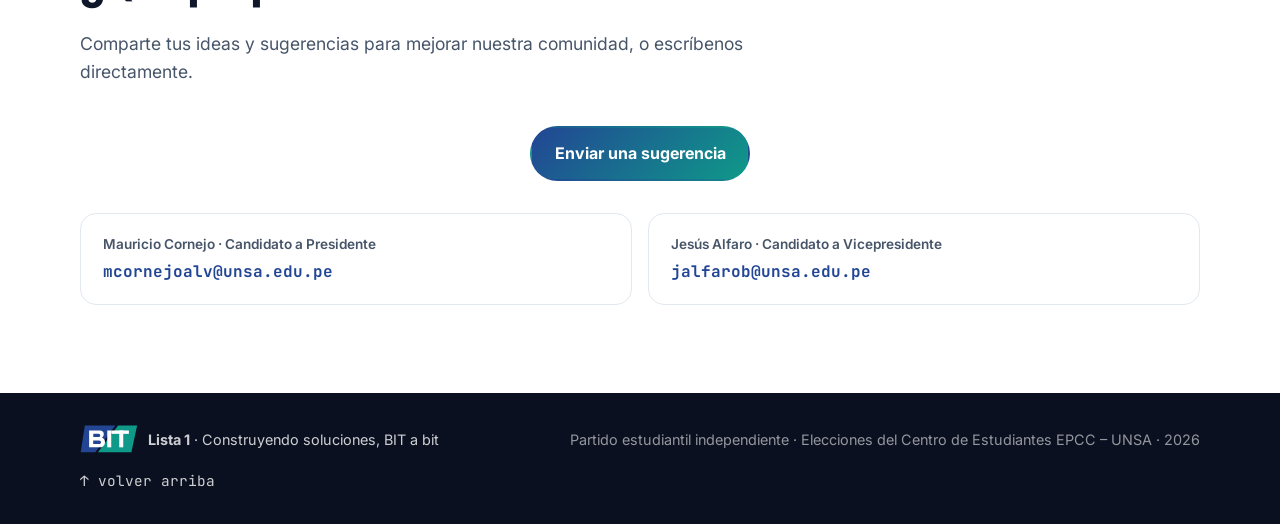
==== commit e6a41013: "Enmarcado mas protagonista" ====
--- a/index.html
+++ b/index.html
@@ -214,19 +214,6 @@
             </dl>
           </div>
 
-          <figure class="ballot" aria-label="Ejemplo de cómo marcar la cédula por BIT, Lista 1">
-            <figcaption class="ballot__title mono">Así marcas tu voto</figcaption>
-            <div class="ballot__row">
-              <span class="ballot__num"><small>Lista</small>1</span>
-              <img class="ballot__logo" src="assets/logo-bit.svg" alt="BIT" width="104" height="50">
-              <span class="ballot__name"><strong>BIT</strong><small>Bienestar, Innovación y Transparencia</small></span>
-              <span class="ballot__box" aria-hidden="true">
-                <svg viewBox="0 0 40 40"><path d="M9 9 L31 31 M31 9 L9 31" /></svg>
-              </span>
-            </div>
-            <p class="ballot__note">Cédula referencial. Marca con un aspa (X) o una cruz (+) dentro del recuadro.</p>
-          </figure>
-
           <ol class="steps">
             <li><strong>Acércate</strong> a la oficina del Centro de Estudiantes.</li>
             <li><strong>Identifícate</strong> con tu carné universitario y tu DNI.</li>
@@ -234,6 +221,33 @@
             <li><strong>Marca</strong> con un aspa (X) o cruz (+) dentro del recuadro de <span class="nowrap"><img class="inline-logo" src="assets/logo-bit.svg" alt="BIT" width="40" height="19"> <strong>Lista 1</strong></span>.</li>
             <li><strong>Deposita</strong> la cédula doblada en el ánfora y firma la lista.</li>
           </ol>
+        </div>
+
+        <div class="mark">
+          <div class="mark__text">
+            <p class="eyebrow mono">// así marcas tu voto</p>
+            <h3>Marca <span class="mark__hl">BIT</span> · Lista 1</h3>
+            <p>En la cámara secreta, busca nuestro logo y el número <strong>1</strong>. Marca con un aspa <strong>(X)</strong> o una cruz <strong>(+)</strong> dentro del recuadro.</p>
+            <p class="mark__note">Cédula referencial: el diseño oficial lo define el Comité Electoral.</p>
+          </div>
+
+          <figure class="ballot" aria-label="Ejemplo de cédula: voto marcado sobre el logo de BIT y sobre el número 1">
+            <div class="ballot__head mono">Cédula de votación · Centro de Estudiantes EPCC</div>
+            <div class="ballot__row">
+              <div class="ballot__name">
+                <strong>BIT</strong>
+                <small>Bienestar, Innovación y Transparencia</small>
+              </div>
+              <div class="ballot__box ballot__box--logo">
+                <img src="assets/logo-bit.svg" alt="" width="146" height="70">
+                <svg class="ballot__x" viewBox="0 0 100 100" aria-hidden="true"><path pathLength="1" d="M18 16 C40 40 62 62 84 86"/><path pathLength="1" d="M83 15 C60 40 40 62 17 85"/></svg>
+              </div>
+              <div class="ballot__box ballot__box--num">
+                <span>1</span>
+                <svg class="ballot__x" viewBox="0 0 100 100" aria-hidden="true"><path pathLength="1" d="M18 16 C40 40 62 62 84 86"/><path pathLength="1" d="M83 15 C60 40 40 62 17 85"/></svg>
+              </div>
+            </div>
+          </figure>
         </div>
 
         <h3 class="subhead">Cronograma electoral</h3>
--- a/css/styles.css
+++ b/css/styles.css
@@ -257,31 +257,63 @@
 .list-pill--small { font-size: .7rem; padding: .2rem .6rem; margin-left: .6rem; border-width: 1px; }
 .hero__logo + p { margin: 0 0 1.2rem; }
 
-/* Cédula referencial */
-.vote { grid-template-areas: "info steps" "ballot steps"; }
-.vote__info { grid-area: info; }
-.steps { grid-area: steps; }
-.ballot { grid-area: ballot; margin: 0; padding: 1.25rem; border-radius: var(--radius); border: 2px dashed var(--line); background: var(--bg); }
-@media (max-width: 760px) { .vote { grid-template-areas: "info" "ballot" "steps"; } }
-.ballot__title { font-size: .8rem; font-weight: 700; color: var(--brand); margin-bottom: .8rem; text-transform: uppercase; }
+/* Cédula referencial (bloque "Así marcas tu voto") */
+.mark {
+  margin-top: 2.5rem; padding: 2.5rem; border-radius: 24px; color: #fff;
+  display: grid; grid-template-columns: minmax(0, 1fr) minmax(0, 1.35fr); gap: 2.5rem; align-items: center;
+  background: radial-gradient(600px 300px at 100% 0%, rgba(15,153,137,.45), transparent 70%),
+              radial-gradient(500px 300px at 0% 100%, rgba(34,70,148,.6), transparent 70%), var(--dark);
+  box-shadow: 0 30px 60px -30px rgba(11,16,32,.6);
+}
+.mark .eyebrow { color: #3fd1bf; }
+.mark h3 { font-size: clamp(1.8rem, 3.4vw, 2.6rem); font-weight: 800; letter-spacing: -.02em; }
+.mark__hl { background: linear-gradient(135deg, #6f9be8, #3fd1bf); -webkit-background-clip: text; background-clip: text; color: transparent; }
+.mark__text p { margin: 0 0 .8rem; opacity: .9; font-size: 1.05rem; }
+.mark__text .mark__note { font-size: .8rem; opacity: .6; margin: 1.2rem 0 0; }
+
+.ballot {
+  margin: 0; padding: 1.4rem; background: #fdfdfb; color: var(--ink); border-radius: 6px;
+  box-shadow: 0 20px 40px -12px rgba(0,0,0,.55); rotate: -1.2deg;
+}
+.ballot__head { font-size: .72rem; text-transform: uppercase; letter-spacing: .06em; color: var(--muted); text-align: center; padding-bottom: .8rem; margin-bottom: 1rem; border-bottom: 1px dashed #cbd5e1; }
 .ballot__row {
-  display: grid; grid-template-columns: auto auto 1fr auto; align-items: center; gap: .9rem;
-  padding: .8rem; border: 2px solid var(--ink); border-radius: 8px; background: #fff;
-}
-.ballot__num { display: flex; flex-direction: column; align-items: center; font-family: var(--mono); font-weight: 700; font-size: 1.6rem; line-height: 1; color: var(--ink); }
-.ballot__num small { font-size: .6rem; text-transform: uppercase; letter-spacing: .08em; margin-bottom: .2rem; }
-.ballot__logo { width: 88px; height: auto; }
-.ballot__name { display: flex; flex-direction: column; line-height: 1.2; color: var(--ink); min-width: 0; }
-.ballot__name small { font-size: .72rem; color: var(--muted); }
-.ballot__box { width: 52px; height: 52px; border: 3px solid var(--ink); border-radius: 4px; display: grid; place-items: center; }
-.ballot__box svg { width: 40px; height: 40px; }
-.ballot__box path { fill: none; stroke: #c81e1e; stroke-width: 4.5; stroke-linecap: round; }
-.ballot__note { margin: .7rem 0 0; font-size: .8rem; color: var(--muted); }
-@media (max-width: 420px) {
-  .ballot__row { gap: .6rem; padding: .6rem; }
-  .ballot__logo { width: 64px; }
-  .ballot__name small { display: none; }
-  .ballot__box { width: 44px; height: 44px; }
+  display: grid; grid-template-columns: minmax(0, 1fr) auto auto; gap: 1rem; align-items: center;
+  padding: 1rem; border: 2px solid var(--ink); border-radius: 4px;
+}
+.ballot__name { display: flex; flex-direction: column; line-height: 1.2; min-width: 0; }
+.ballot__name strong { font-size: 1.8rem; font-weight: 800; }
+.ballot__name small { font-size: .85rem; color: var(--muted); }
+.ballot__box {
+  position: relative; width: 150px; height: 150px; border: 3px solid var(--ink); border-radius: 4px;
+  display: grid; place-items: center; background: #fff;
+}
+.ballot__box--logo img { width: 84%; height: auto; }
+.ballot__box--num span { font-family: var(--mono); font-weight: 700; font-size: 6rem; line-height: 1; color: var(--ink); }
+.ballot__x { position: absolute; inset: 6%; width: 88%; height: 88%; overflow: visible; }
+.ballot__x path { fill: none; stroke: #d11a2a; stroke-width: 9; stroke-linecap: round; opacity: .92; }
+
+/* Animación: el aspa se "dibuja" al aparecer */
+.ballot.reveal .ballot__x path { stroke-dasharray: 1; stroke-dashoffset: 1; }
+.ballot.reveal.is-visible .ballot__x path { animation: draw .45s ease-out forwards; }
+.ballot.reveal.is-visible .ballot__x path:nth-child(2) { animation-delay: .35s; }
+.ballot.reveal.is-visible .ballot__box--num .ballot__x path:nth-child(1) { animation-delay: .8s; }
+.ballot.reveal.is-visible .ballot__box--num .ballot__x path:nth-child(2) { animation-delay: 1.15s; }
+@keyframes draw { to { stroke-dashoffset: 0; } }
+@media (prefers-reduced-motion: reduce) { .ballot .ballot__x path { stroke-dashoffset: 0 !important; animation: none !important; } }
+
+@media (max-width: 960px) {
+  .mark { grid-template-columns: 1fr; padding: 2rem 1.5rem; gap: 1.8rem; }
+  .ballot__box { width: 120px; height: 120px; }
+  .ballot__box--num span { font-size: 4.8rem; }
+}
+@media (max-width: 560px) {
+  .mark { padding: 1.6rem 1rem; }
+  .ballot { padding: 1rem; rotate: 0deg; }
+  .ballot__row { grid-template-columns: 1fr 1fr; gap: .8rem; padding: .8rem; }
+  .ballot__name { grid-column: 1 / -1; text-align: center; }
+  .ballot__name strong { font-size: 1.4rem; }
+  .ballot__box { width: 100%; height: auto; aspect-ratio: 1; }
+  .ballot__box--num span { font-size: 4.2rem; }
 }
 .inline-logo { display: inline-block; height: 1.1em; width: auto; vertical-align: -.15em; }
 
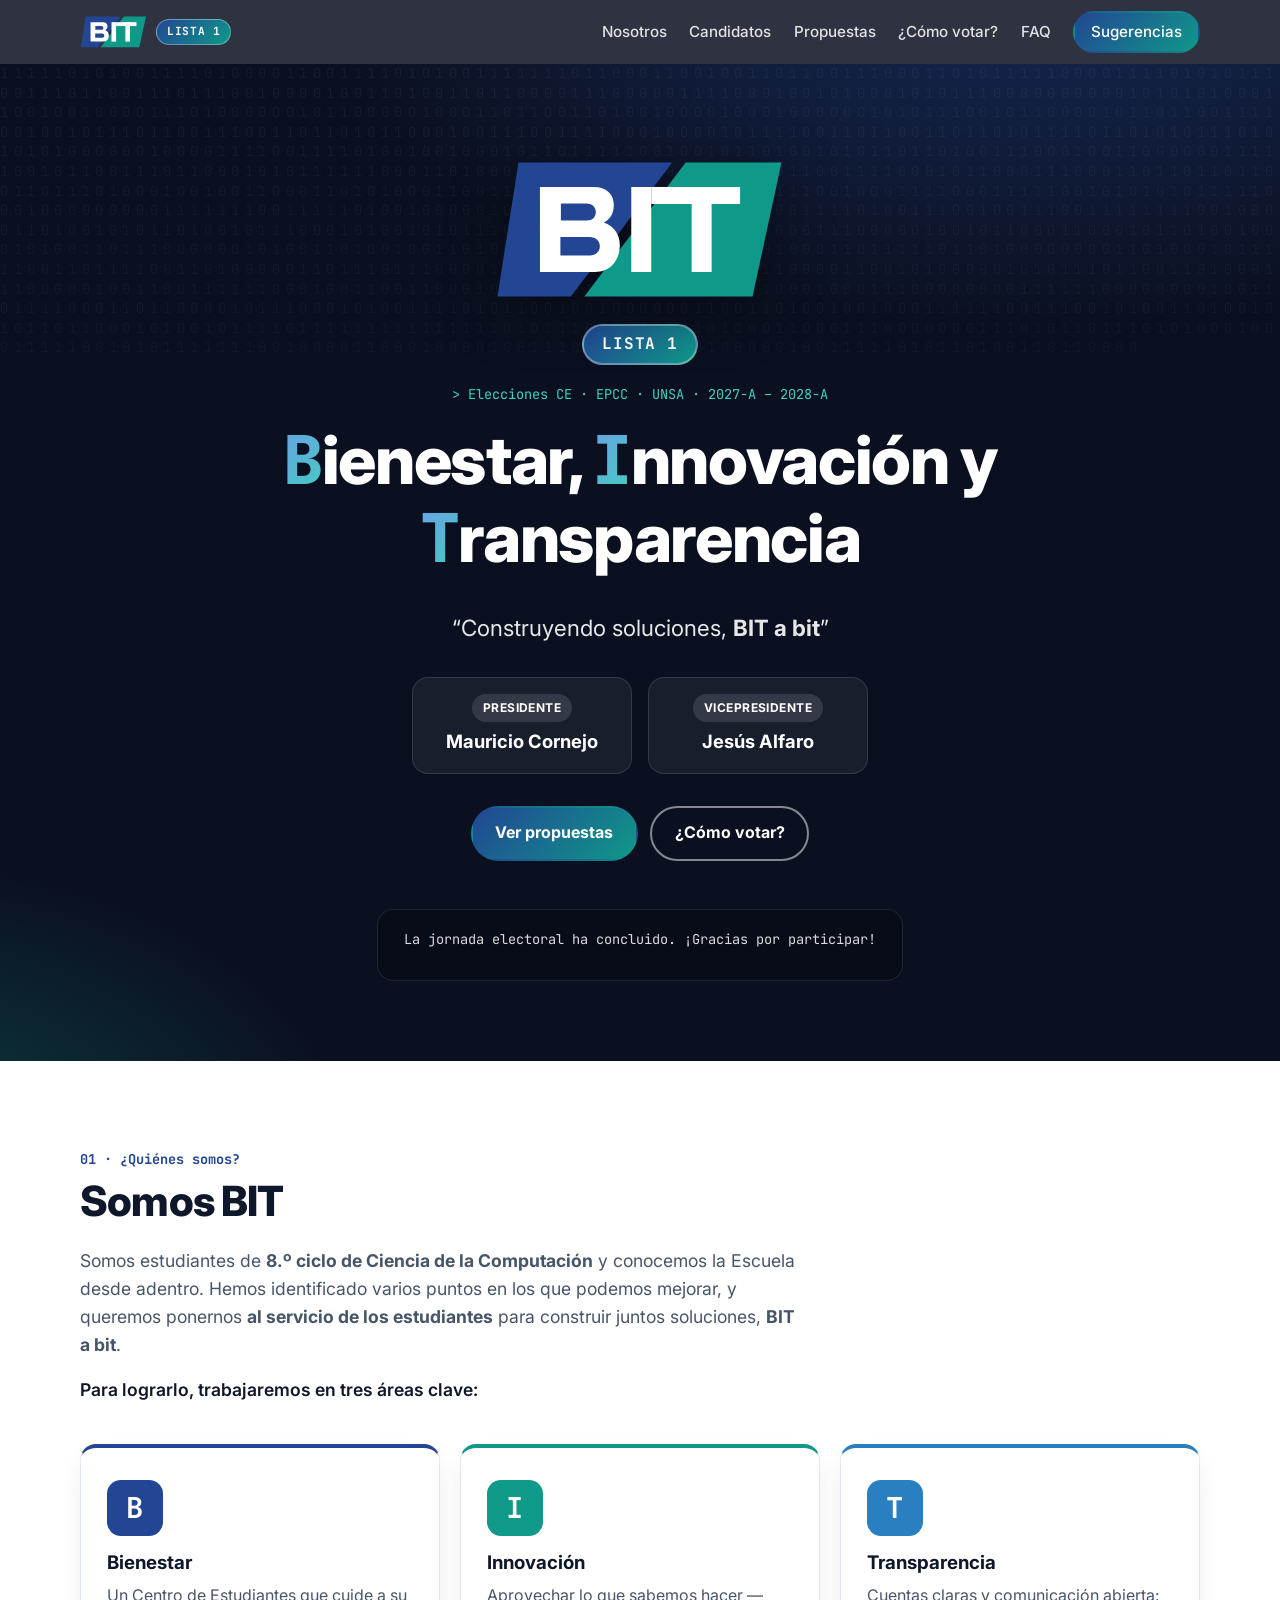
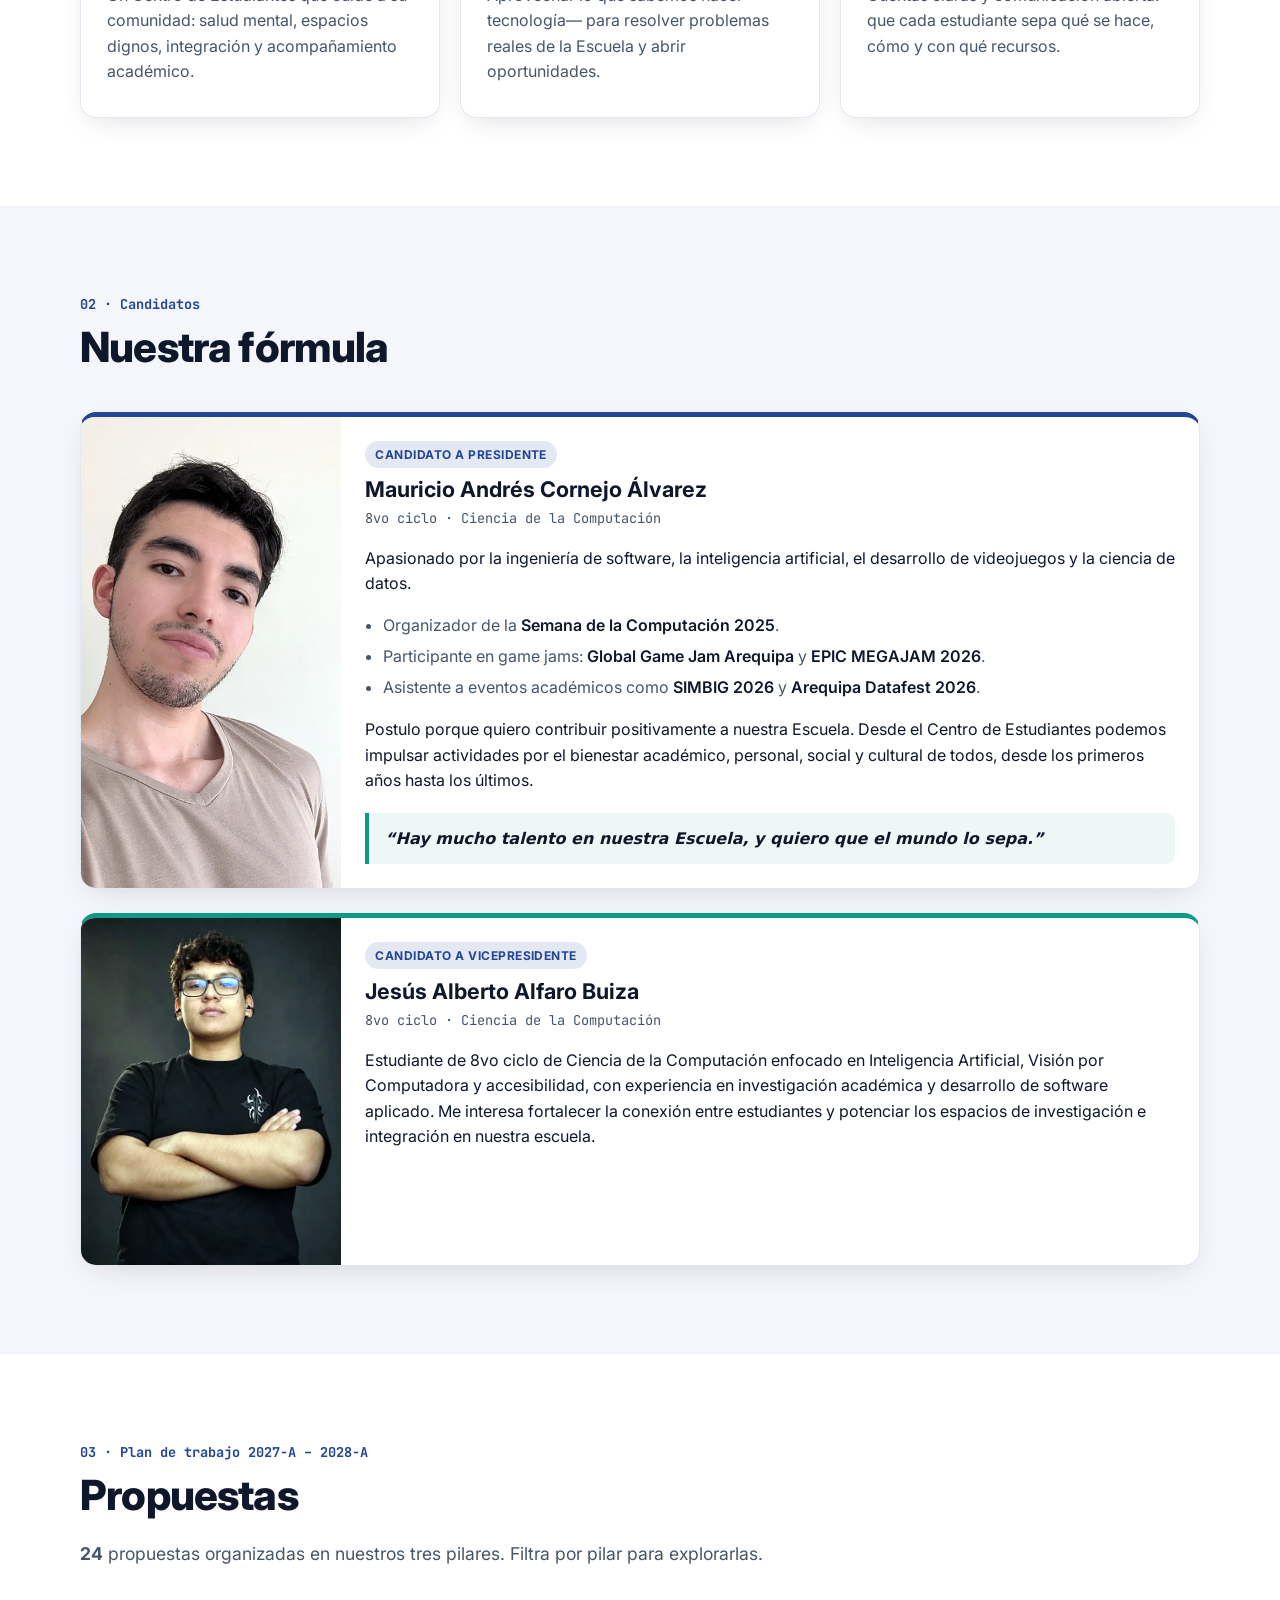
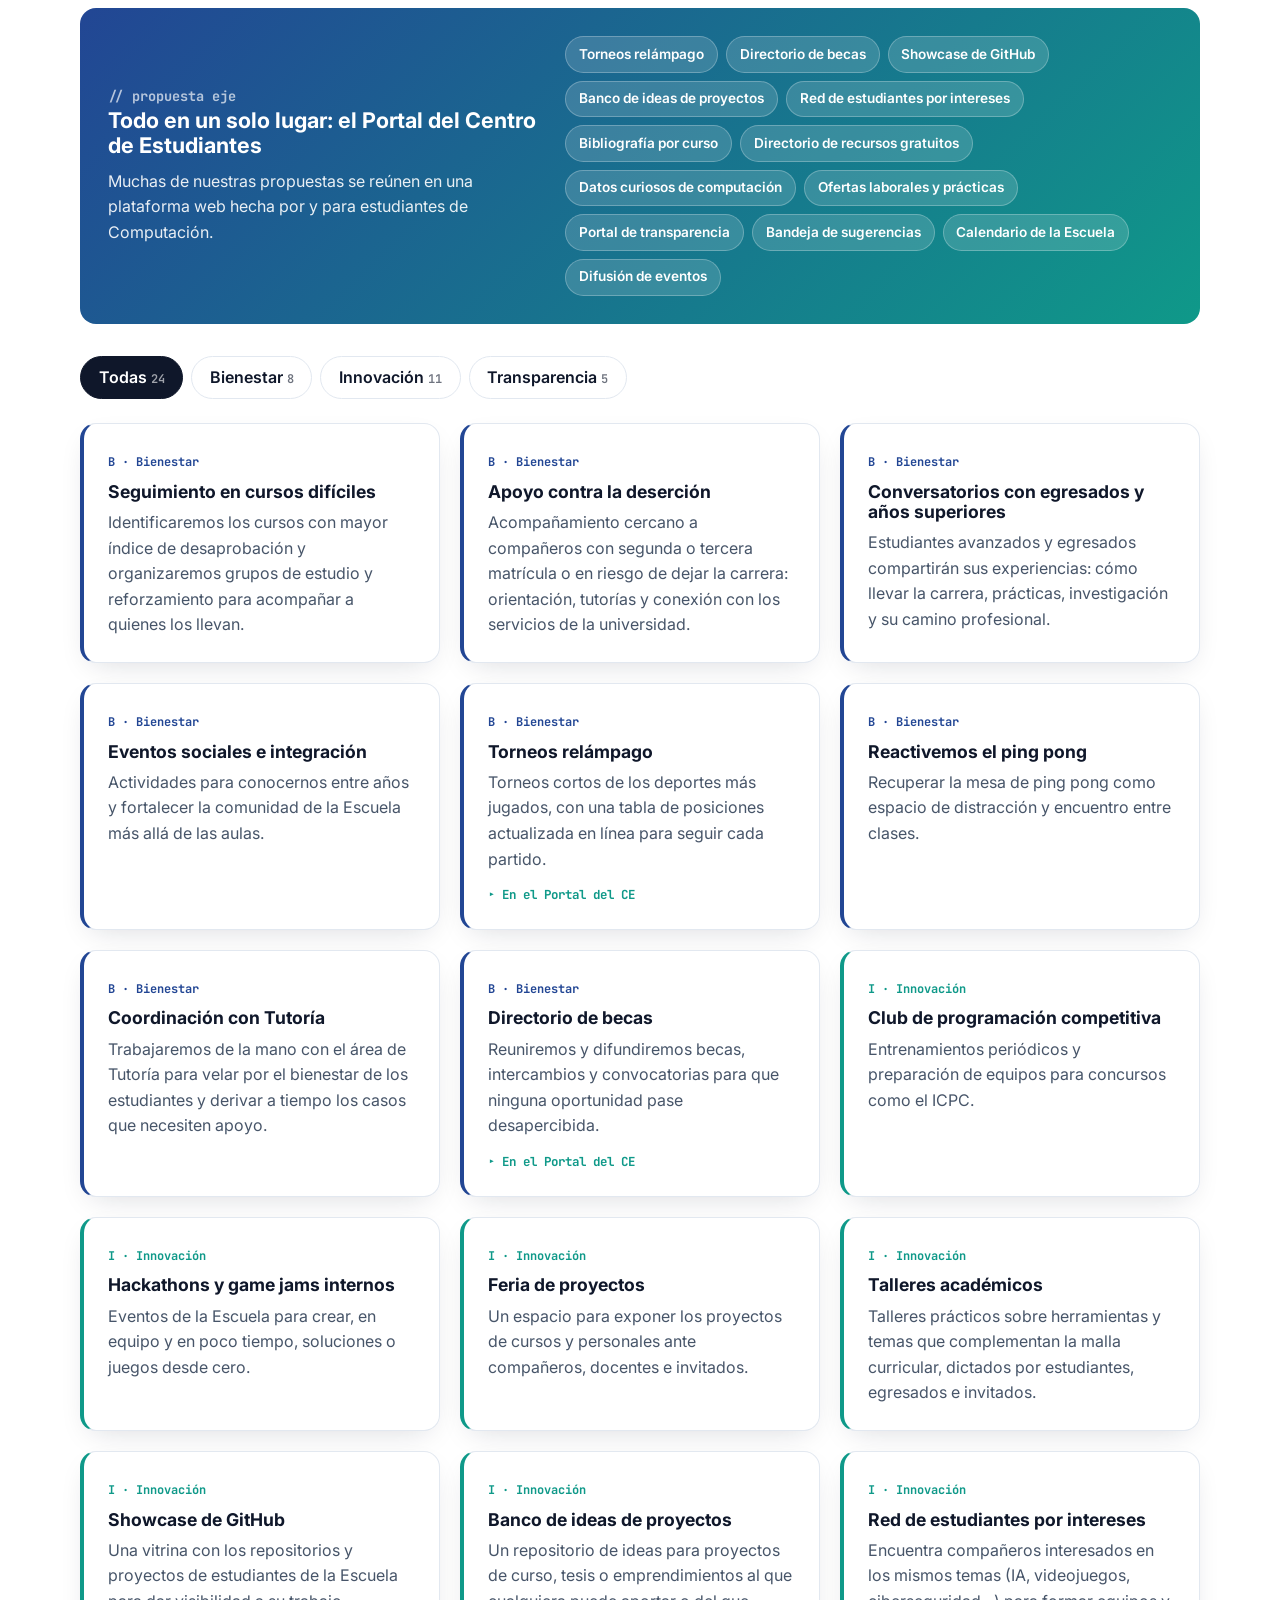
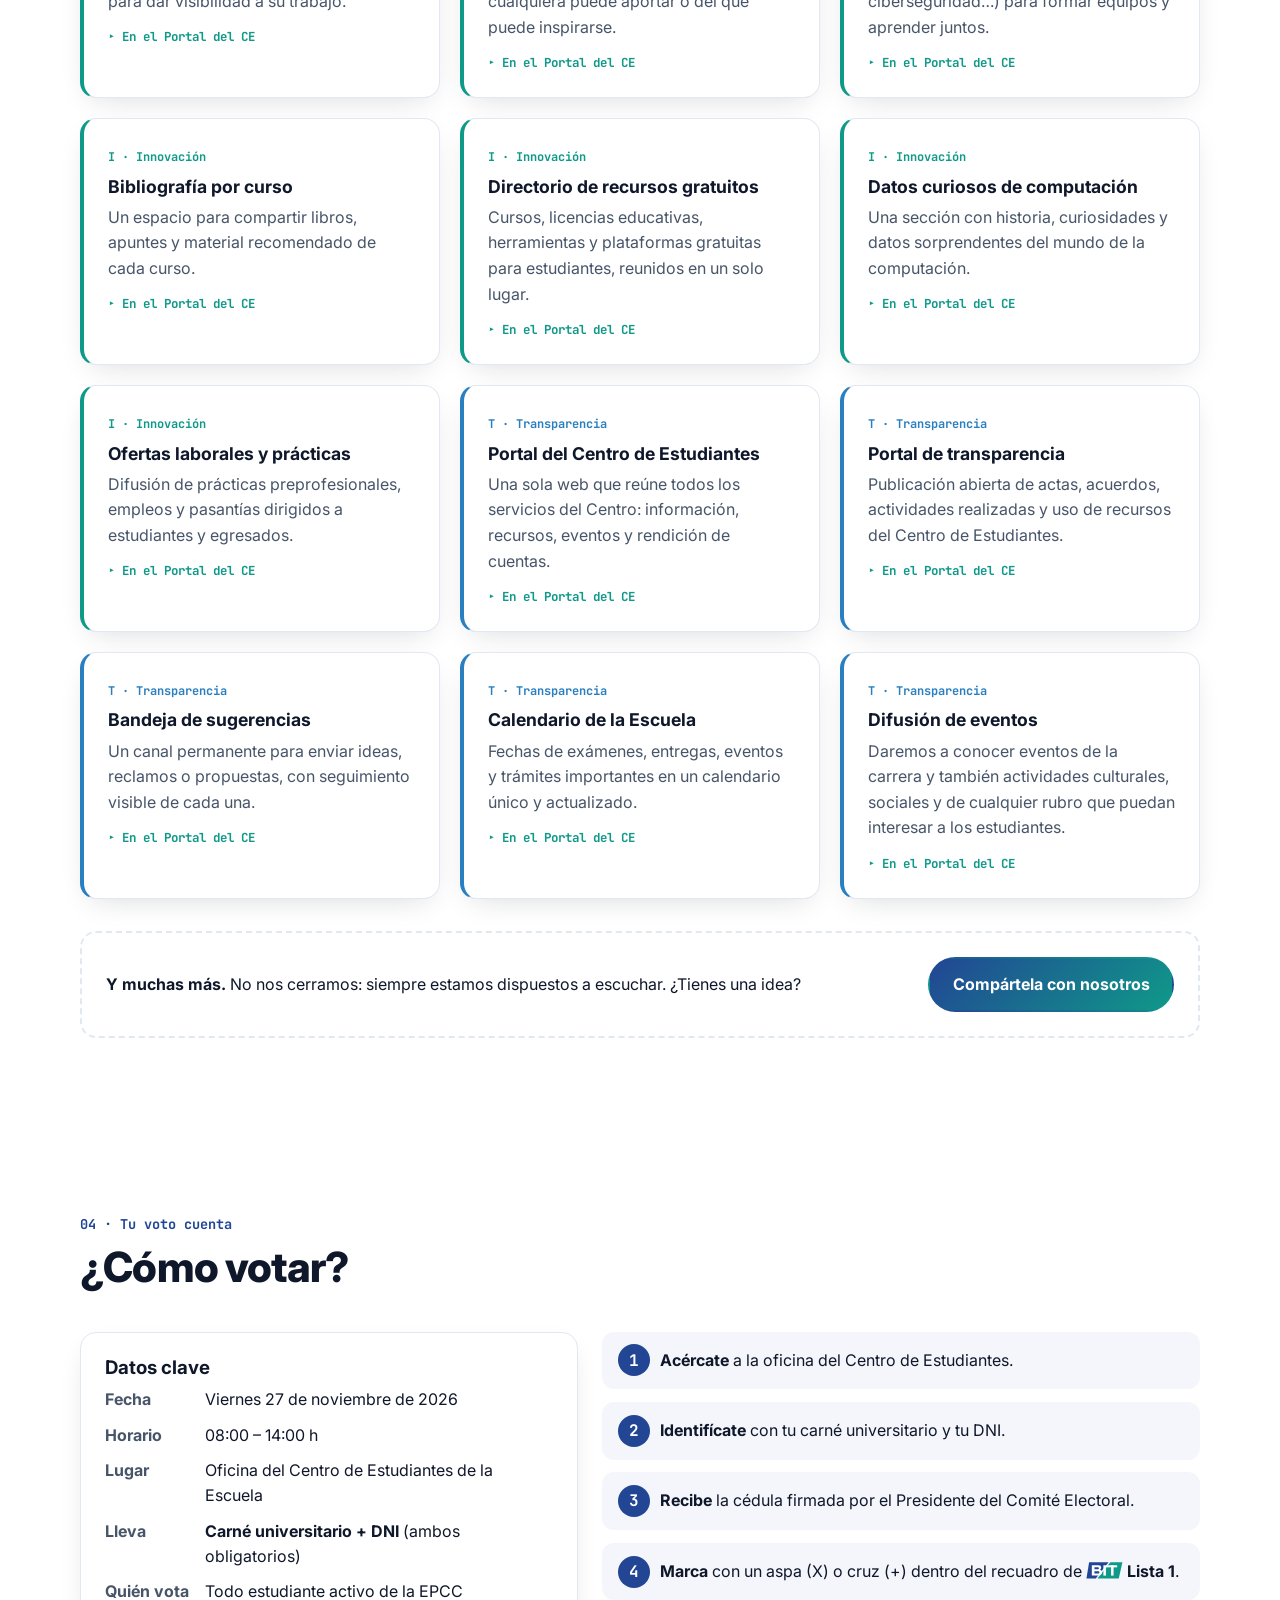
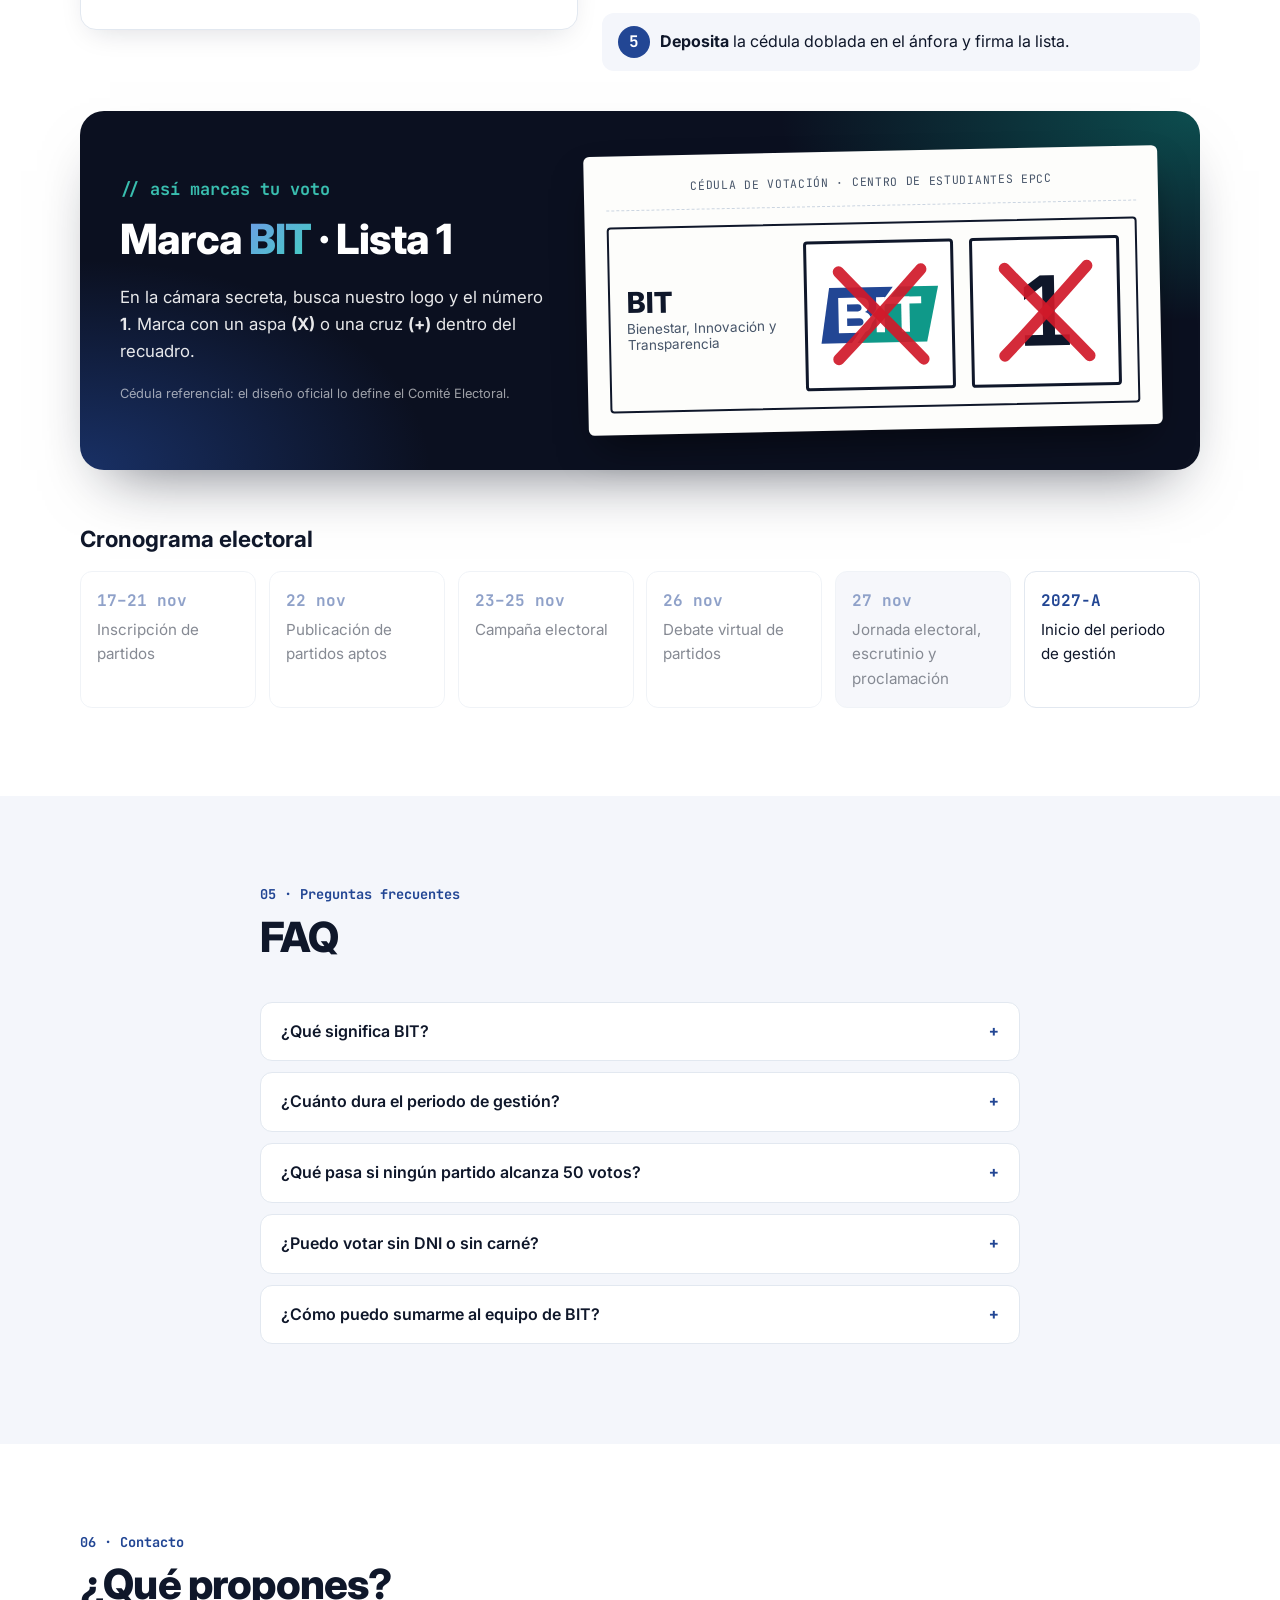
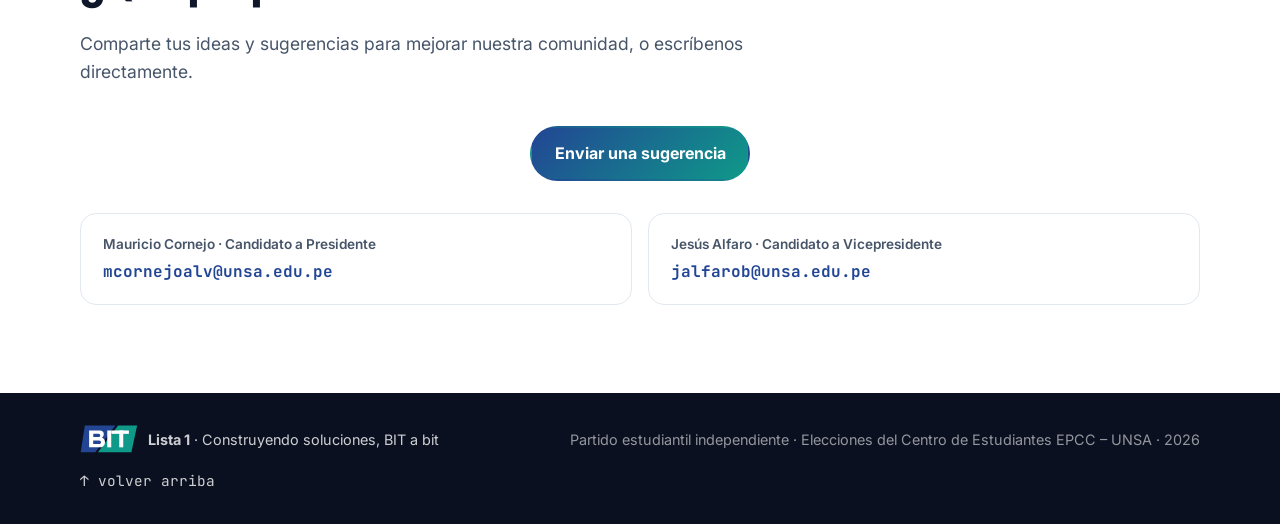
==== commit a220d854: "corregir id top para que funcione boton de volver arriba" ====
--- a/index.html
+++ b/index.html
@@ -23,7 +23,7 @@
 <body>
 
   <!-- ===================== NAVEGACIÓN ===================== -->
-  <header class="nav" id="top">
+  <header class="nav">
     <div class="container nav__inner">
       <a href="#top" class="nav__brand" aria-label="Inicio BIT">
         <img src="assets/logo-bit.svg" alt="BIT" width="67" height="32">
@@ -45,7 +45,7 @@
 
   <main>
     <!-- ===================== HERO ===================== -->
-    <section class="hero">
+    <section class="hero" id="top">
       <div class="hero__bits" aria-hidden="true"></div>
       <div class="container hero__inner">
         <img class="hero__logo" src="assets/logo-bit.svg" alt="Logo de BIT" width="292" height="140">
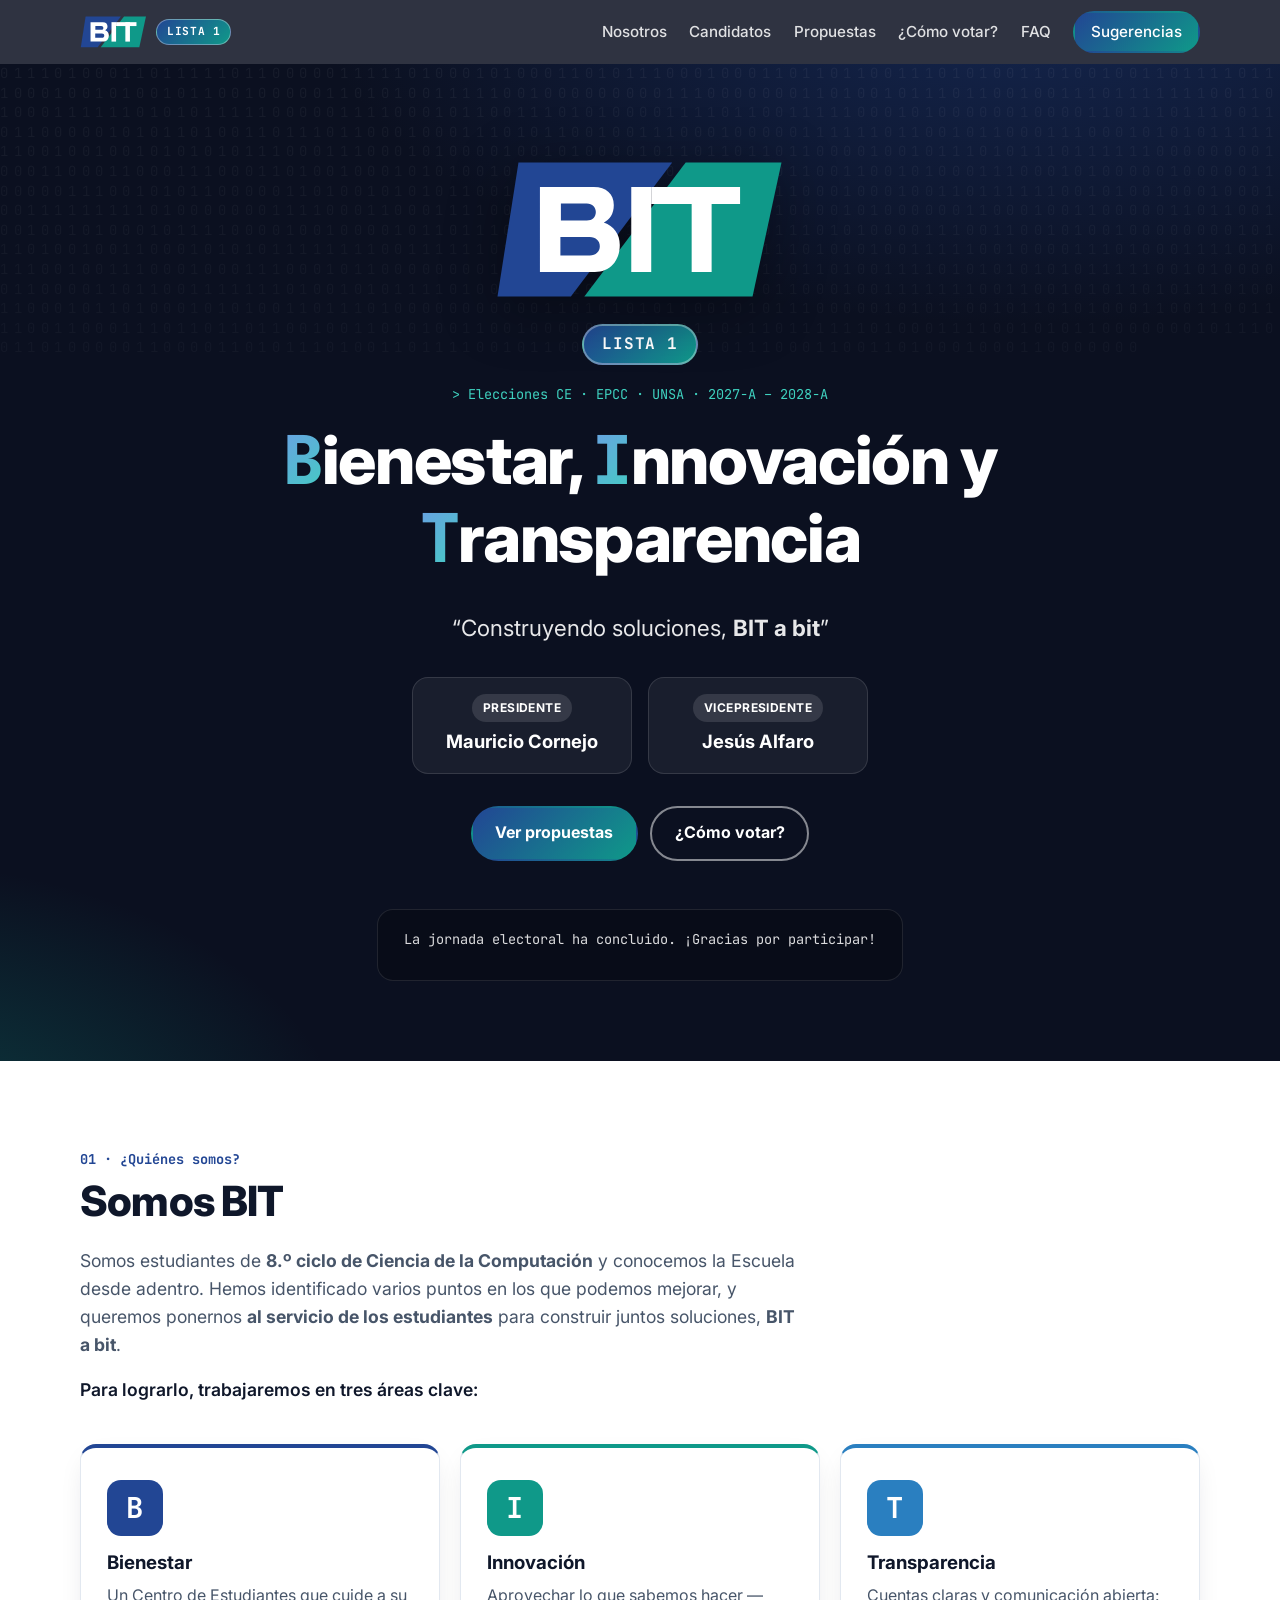
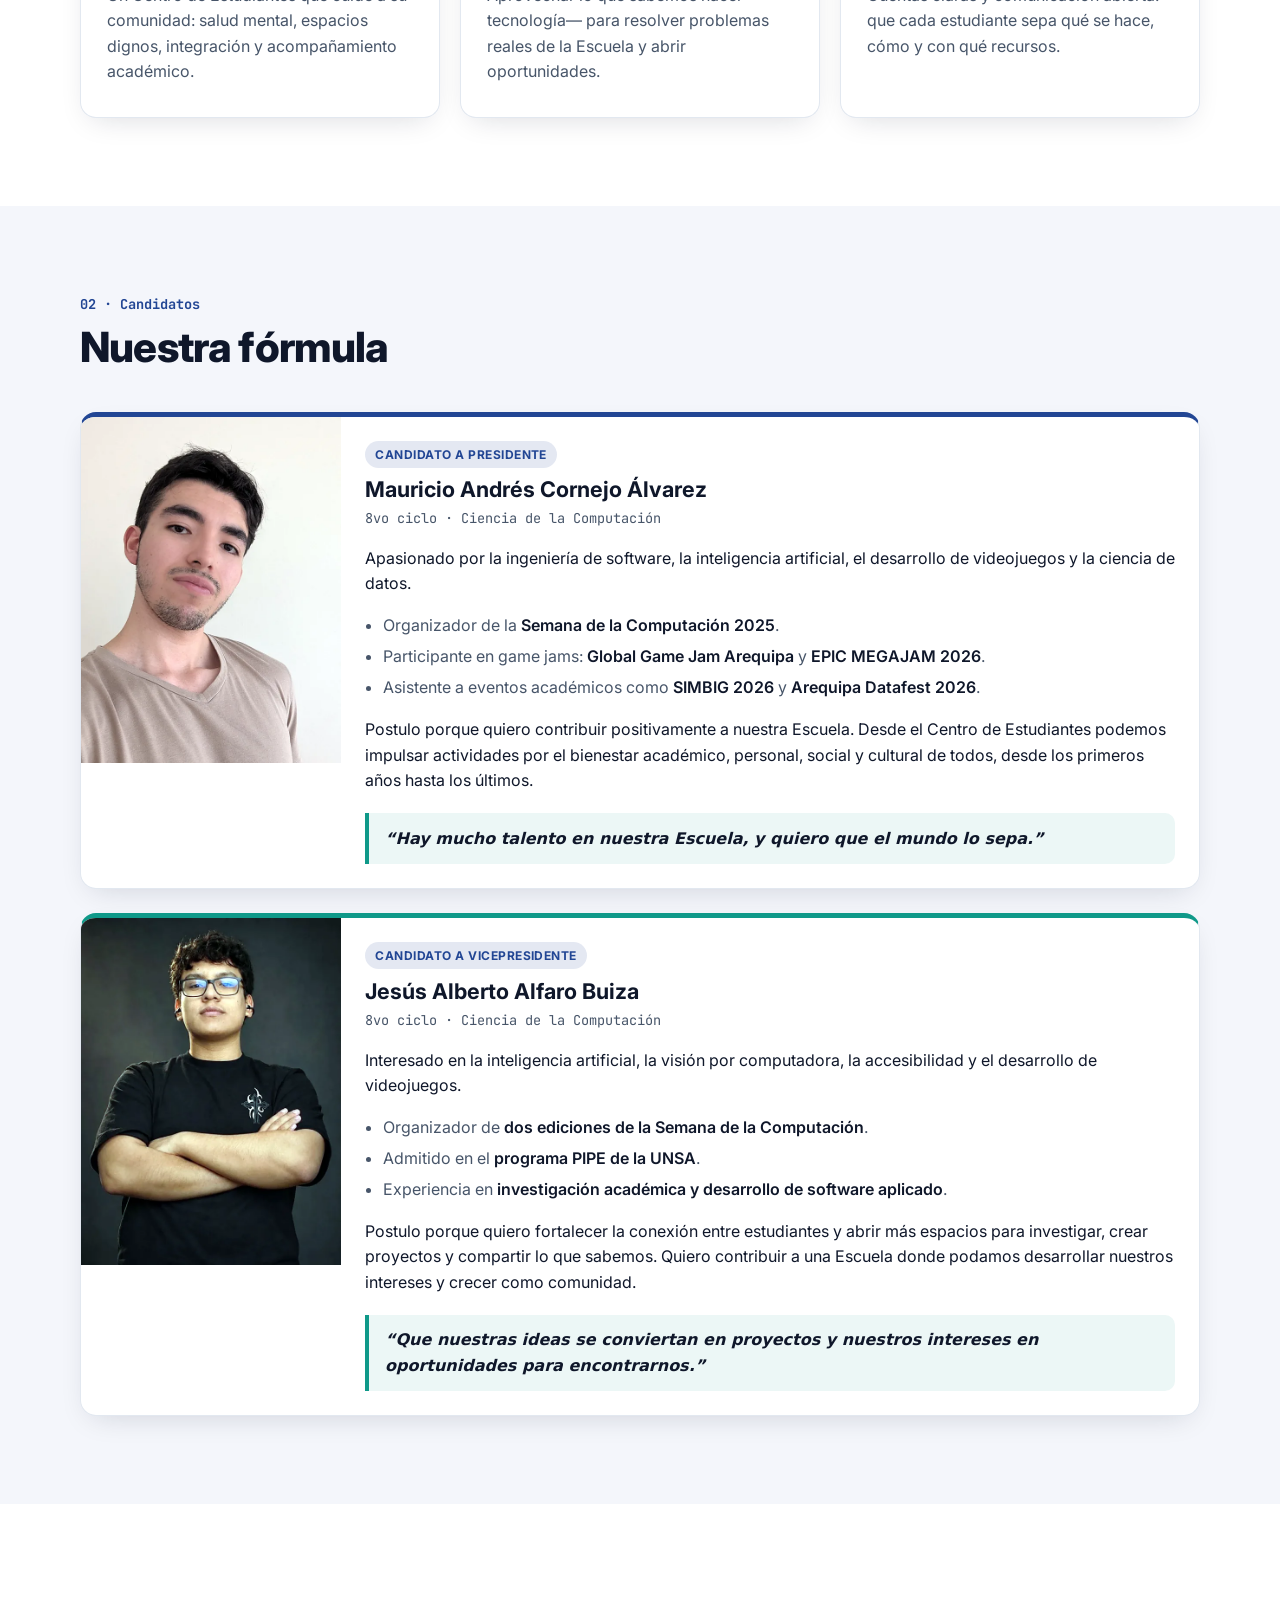
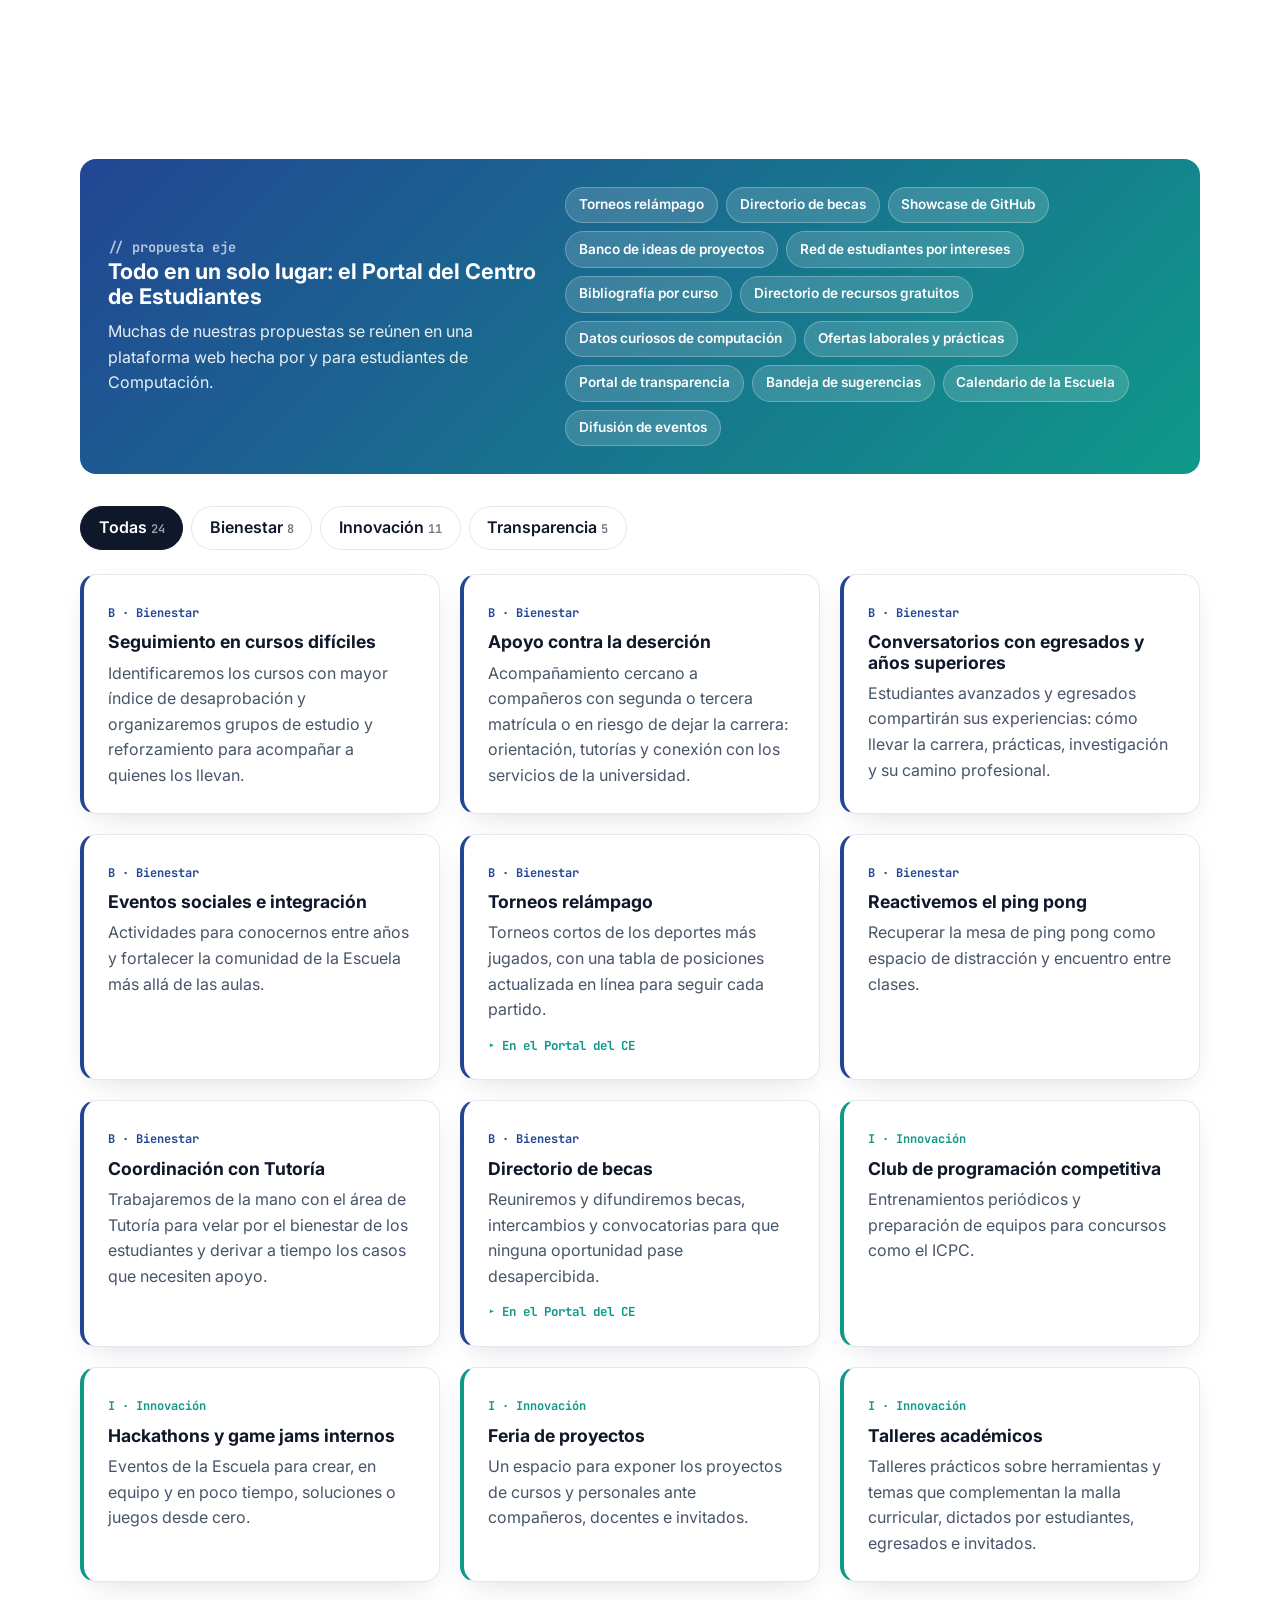
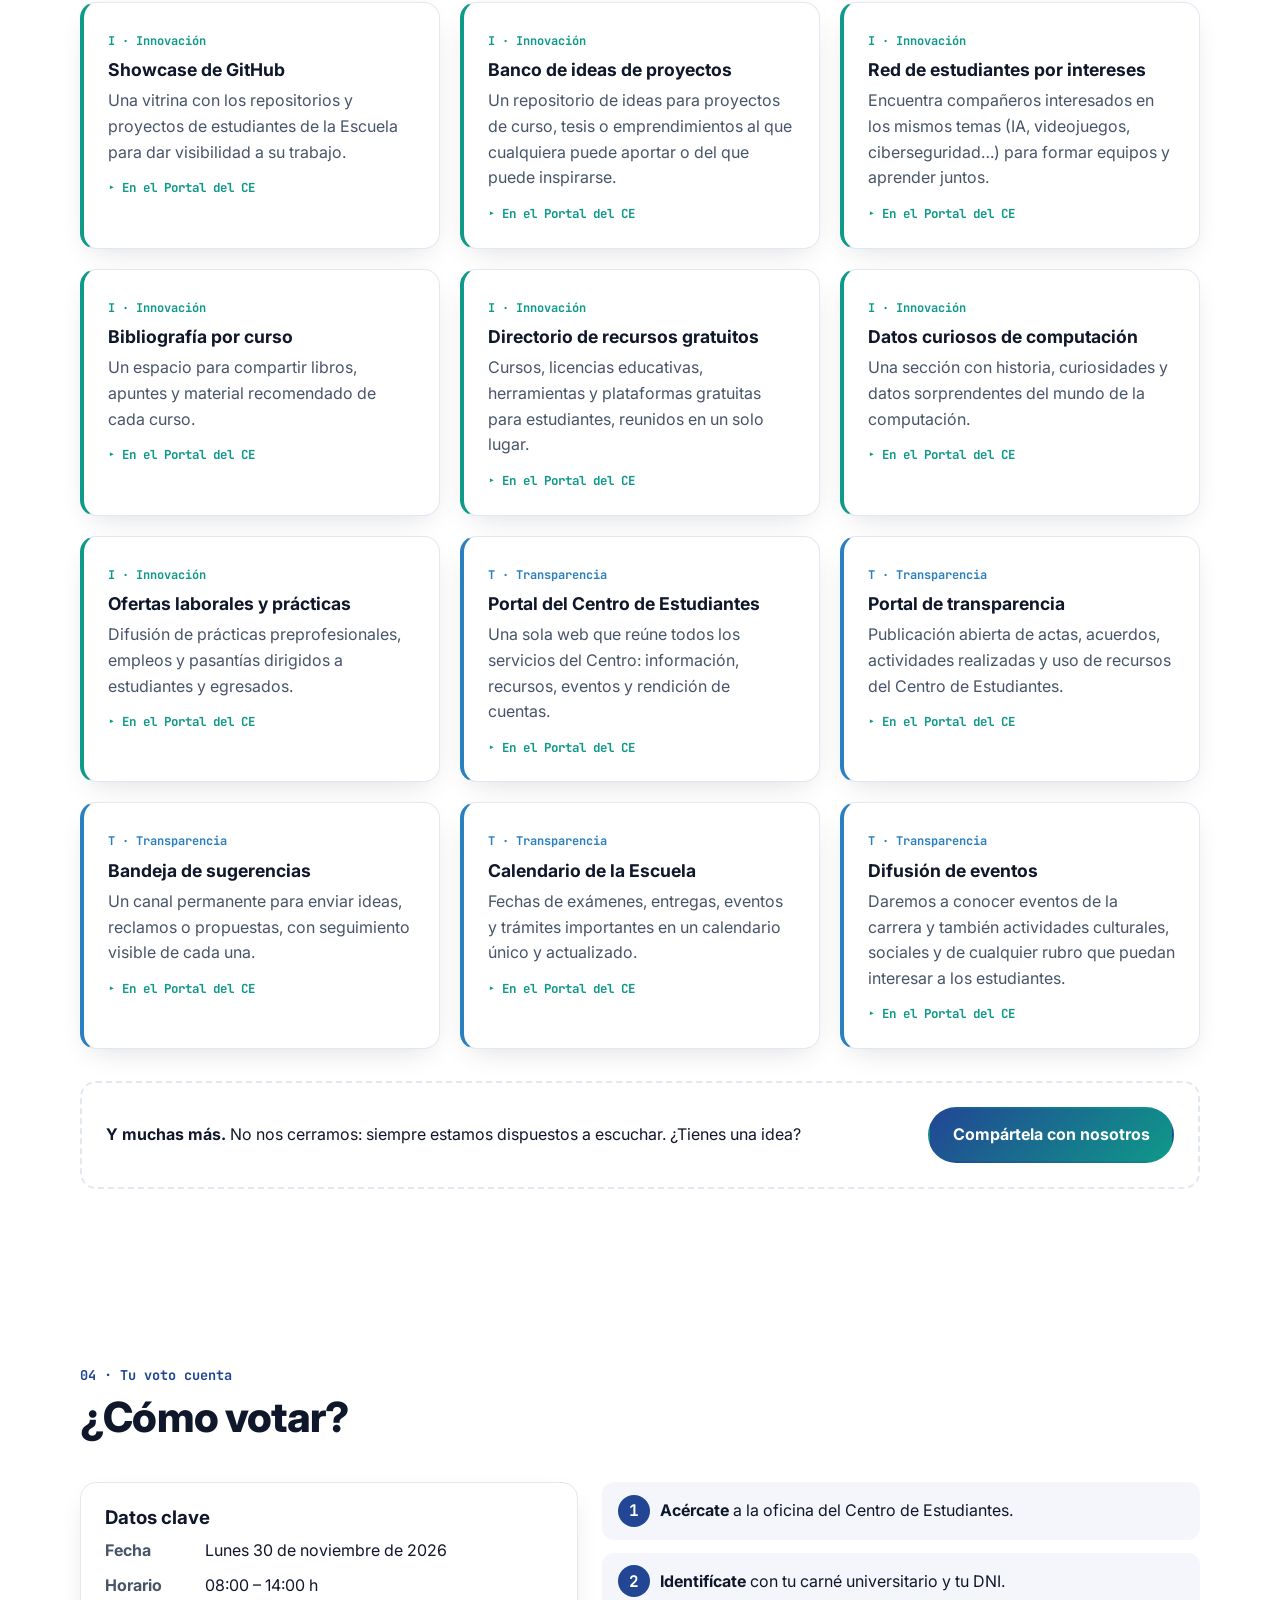
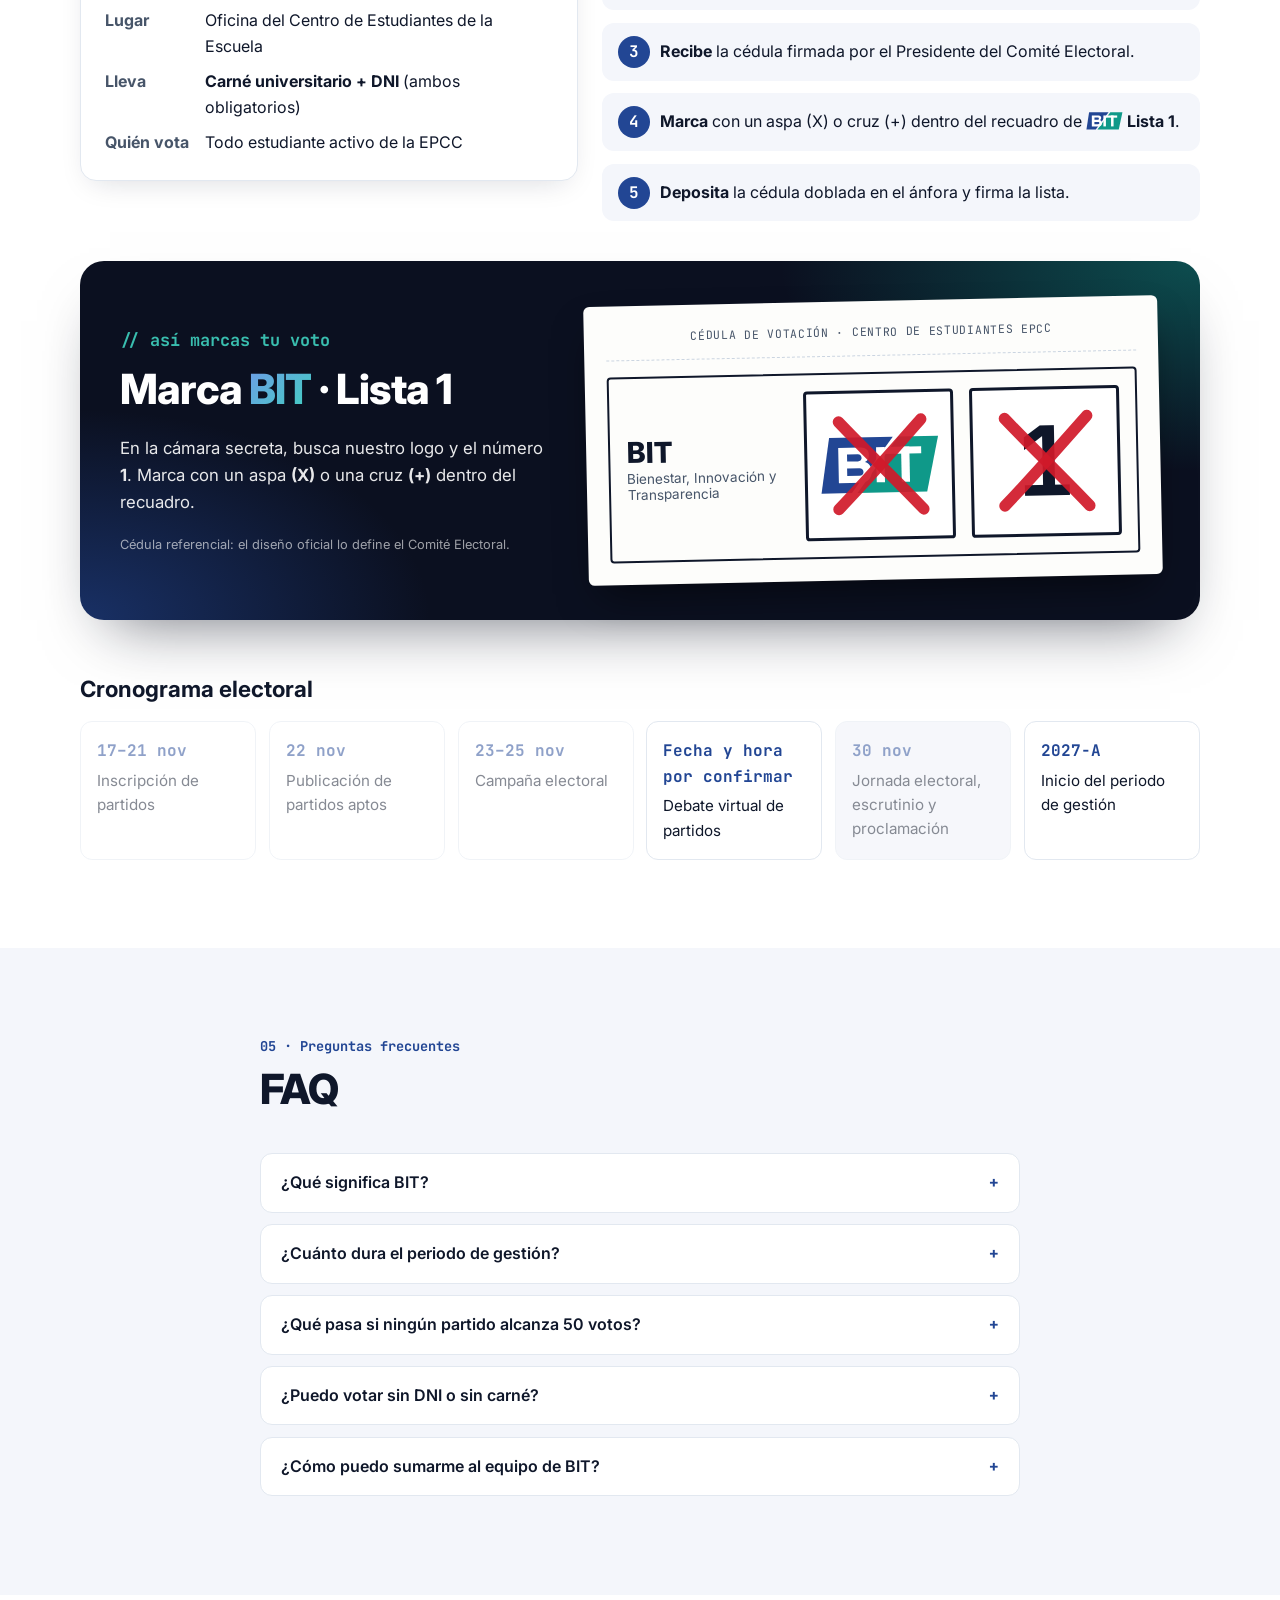
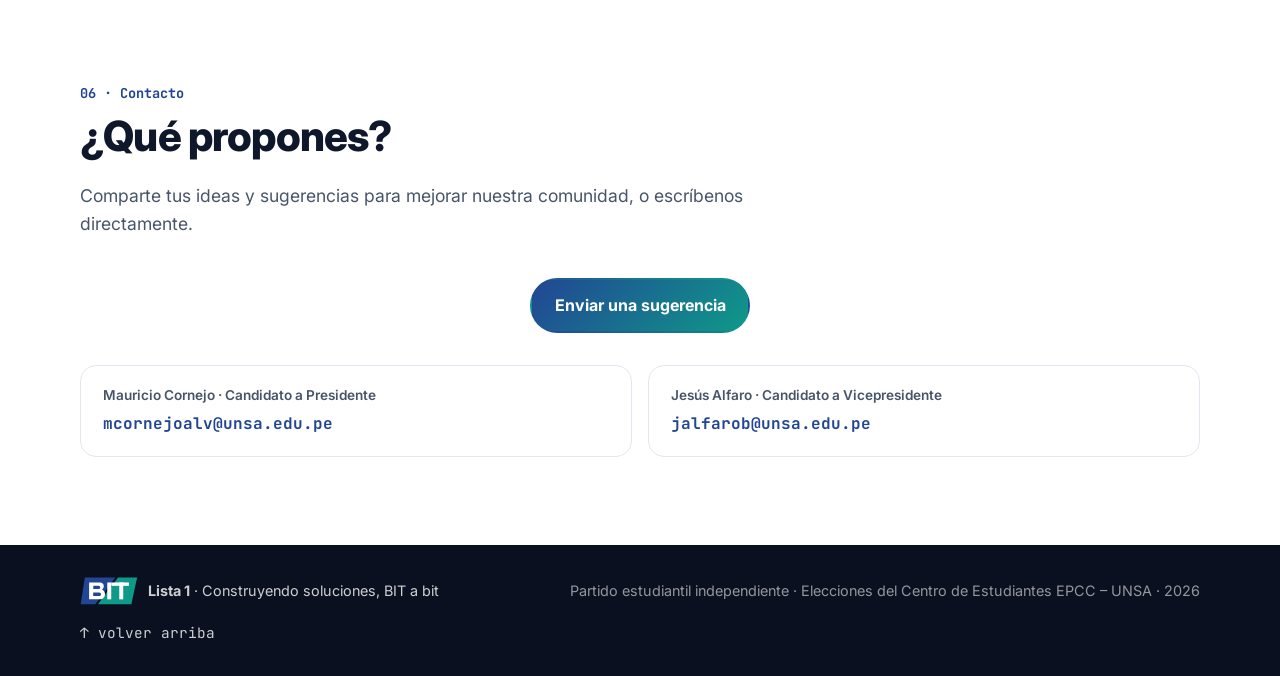
==== commit 9bddba9b: "Actualiza fechas electorales y perfil de Jesús sin recortar fotos" ====
--- a/index.html
+++ b/index.html
@@ -69,7 +69,7 @@
         </div>
 
         <div class="countdown" id="countdown" aria-live="polite">
-          <p class="countdown__label mono">Vota Lista 1 · vie 27 nov · 08:00 – 14:00</p>
+          <p class="countdown__label mono">Vota Lista 1 · lun 30 nov · 08:00 – 14:00</p>
           <div class="countdown__grid">
             <div><span id="cd-d">--</span><small>días</small></div>
             <div><span id="cd-h">--</span><small>horas</small></div>
@@ -152,7 +152,14 @@
               <span class="tag">Candidato a Vicepresidente</span>
               <h3>Jesús Alberto Alfaro Buiza</h3>
               <p class="candidate__meta mono">8vo ciclo · Ciencia de la Computación</p>
-              <p>Estudiante de 8vo ciclo de Ciencia de la Computación enfocado en Inteligencia Artificial, Visión por Computadora y accesibilidad, con experiencia en investigación académica y desarrollo de software aplicado. Me interesa fortalecer la conexión entre estudiantes y potenciar los espacios de investigación e integración en nuestra escuela.</p>
+              <p>Interesado en la inteligencia artificial, la visión por computadora, la accesibilidad y el desarrollo de videojuegos.</p>
+              <ul class="candidate__facts">
+                <li>Organizador de <strong>dos ediciones de la Semana de la Computación</strong>.</li>
+                <li>Admitido en el <strong>programa PIPE de la UNSA</strong>.</li>
+                <li>Experiencia en <strong>investigación académica y desarrollo de software aplicado</strong>.</li>
+              </ul>
+              <p>Postulo porque quiero fortalecer la conexión entre estudiantes y abrir más espacios para investigar, crear proyectos y compartir lo que sabemos. Quiero contribuir a una Escuela donde podamos desarrollar nuestros intereses y crecer como comunidad.</p>
+              <blockquote class="candidate__quote">“Que nuestras ideas se conviertan en proyectos y nuestros intereses en oportunidades para encontrarnos.”</blockquote>
             </div>
           </article>
         </div>
@@ -206,7 +213,7 @@
           <div class="vote__info card">
             <h3>Datos clave</h3>
             <dl>
-              <dt>Fecha</dt><dd>Viernes 27 de noviembre de 2026</dd>
+              <dt>Fecha</dt><dd>Lunes 30 de noviembre de 2026</dd>
               <dt>Horario</dt><dd>08:00 – 14:00 h</dd>
               <dt>Lugar</dt><dd>Oficina del Centro de Estudiantes de la Escuela</dd>
               <dt>Lleva</dt><dd><strong>Carné universitario + DNI</strong> (ambos obligatorios)</dd>
@@ -255,8 +262,8 @@
           <li data-date="2026-11-17" data-end="2026-11-21"><time>17–21 nov</time><span>Inscripción de partidos</span></li>
           <li data-date="2026-11-22"><time>22 nov</time><span>Publicación de partidos aptos</span></li>
           <li data-date="2026-11-23" data-end="2026-11-25"><time>23–25 nov</time><span>Campaña electoral</span></li>
-          <li data-date="2026-11-26"><time>26 nov</time><span>Debate virtual de partidos</span></li>
-          <li data-date="2026-11-27" class="timeline__key"><time>27 nov</time><span>Jornada electoral, escrutinio y proclamación</span></li>
+          <li><time>Fecha y hora por confirmar</time><span>Debate virtual de partidos</span></li>
+          <li data-date="2026-11-30" class="timeline__key"><time>30 nov</time><span>Jornada electoral, escrutinio y proclamación</span></li>
           <li data-date="2027-03-01"><time>2027-A</time><span>Inicio del periodo de gestión</span></li>
         </ol>
       </div>
--- a/css/styles.css
+++ b/css/styles.css
@@ -168,8 +168,8 @@
 .candidate { background: var(--bg); border-radius: var(--radius); overflow: hidden; box-shadow: var(--shadow); border: 1px solid var(--line); border-top: 5px solid var(--brand); }
 .candidate:nth-child(2) { border-top-color: var(--brand-2); }
 .candidate--with-photo { display: grid; grid-template-columns: minmax(200px, 260px) minmax(0, 1fr); align-items: stretch; }
-.candidate--with-photo picture { display: block; min-height: 100%; }
-.candidate__photo { display: block; width: 100%; height: 100%; object-fit: cover; object-position: center 20%; }
+.candidate--with-photo picture { display: block; align-self: start; }
+.candidate__photo { display: block; width: 100%; height: auto; }
 .candidate__body { min-width: 0; }
 @media (max-width: 640px) {
   .candidate--with-photo { grid-template-columns: 1fr; }
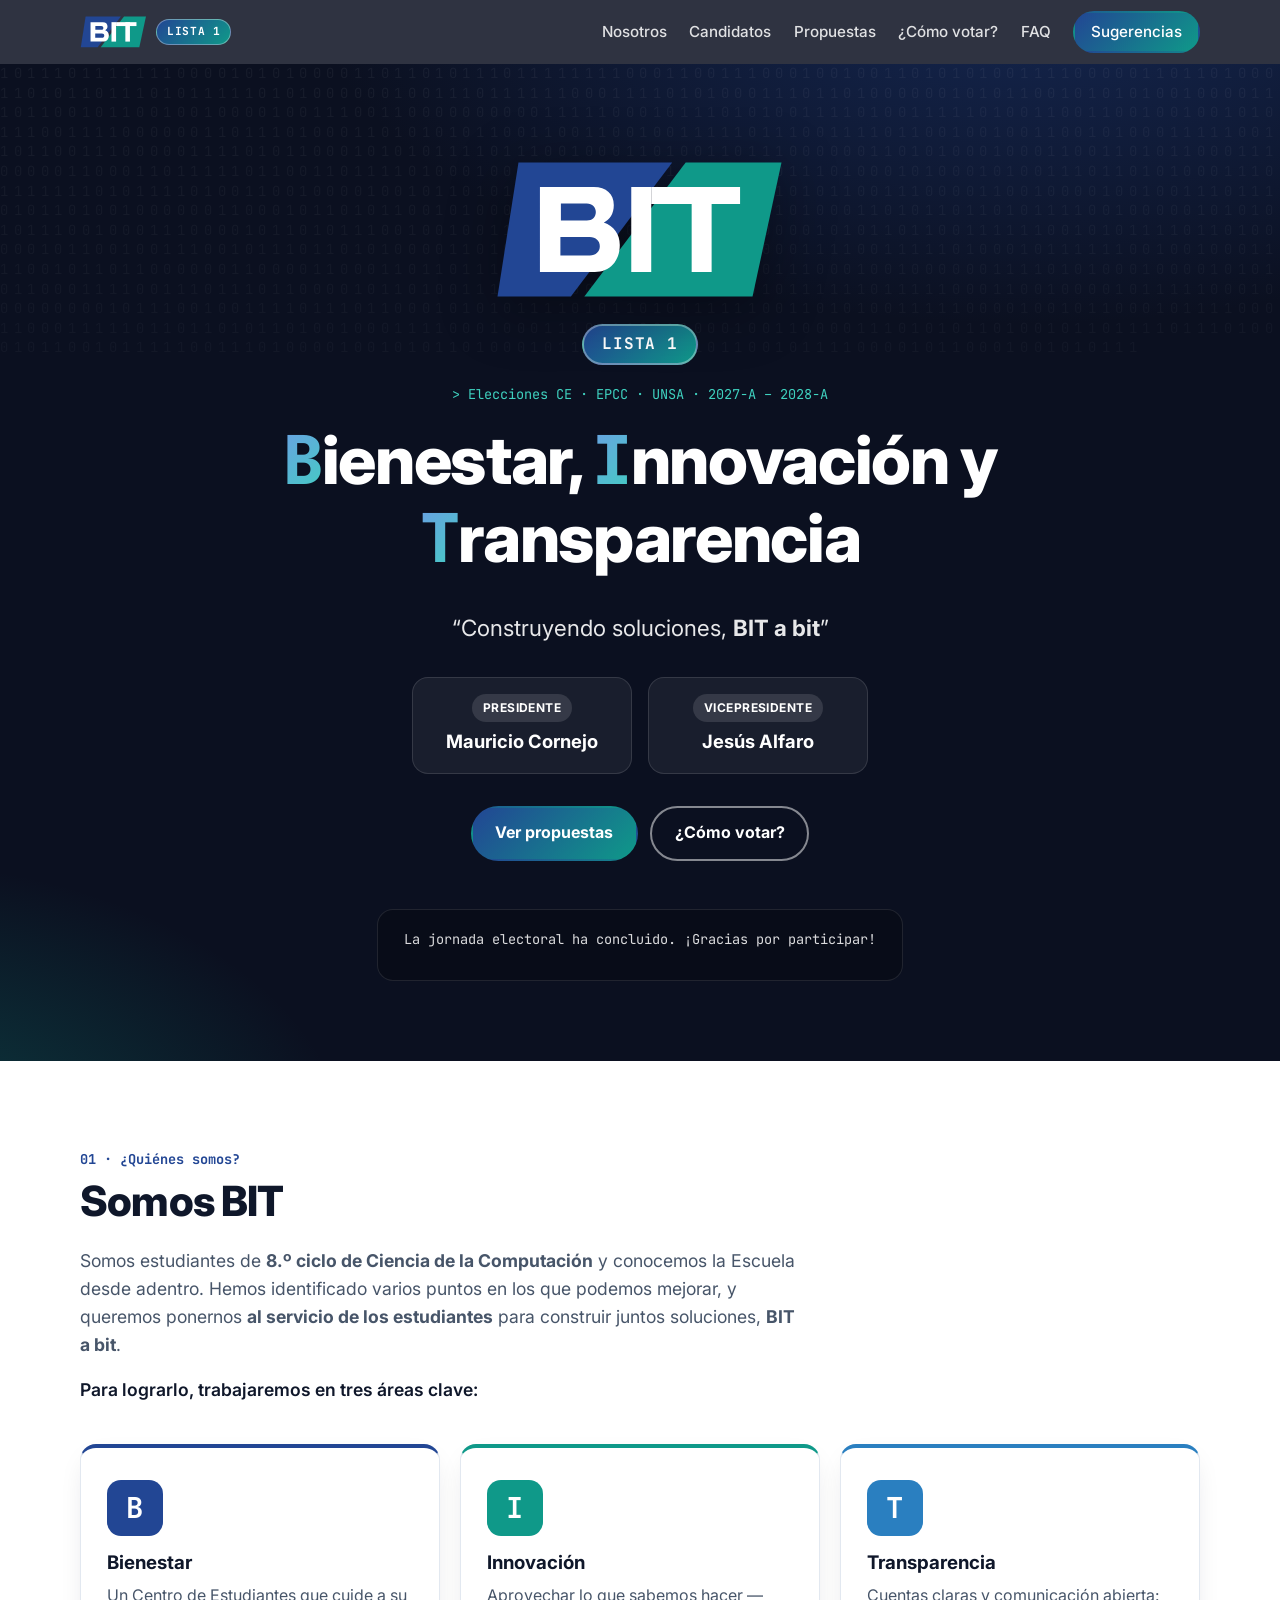
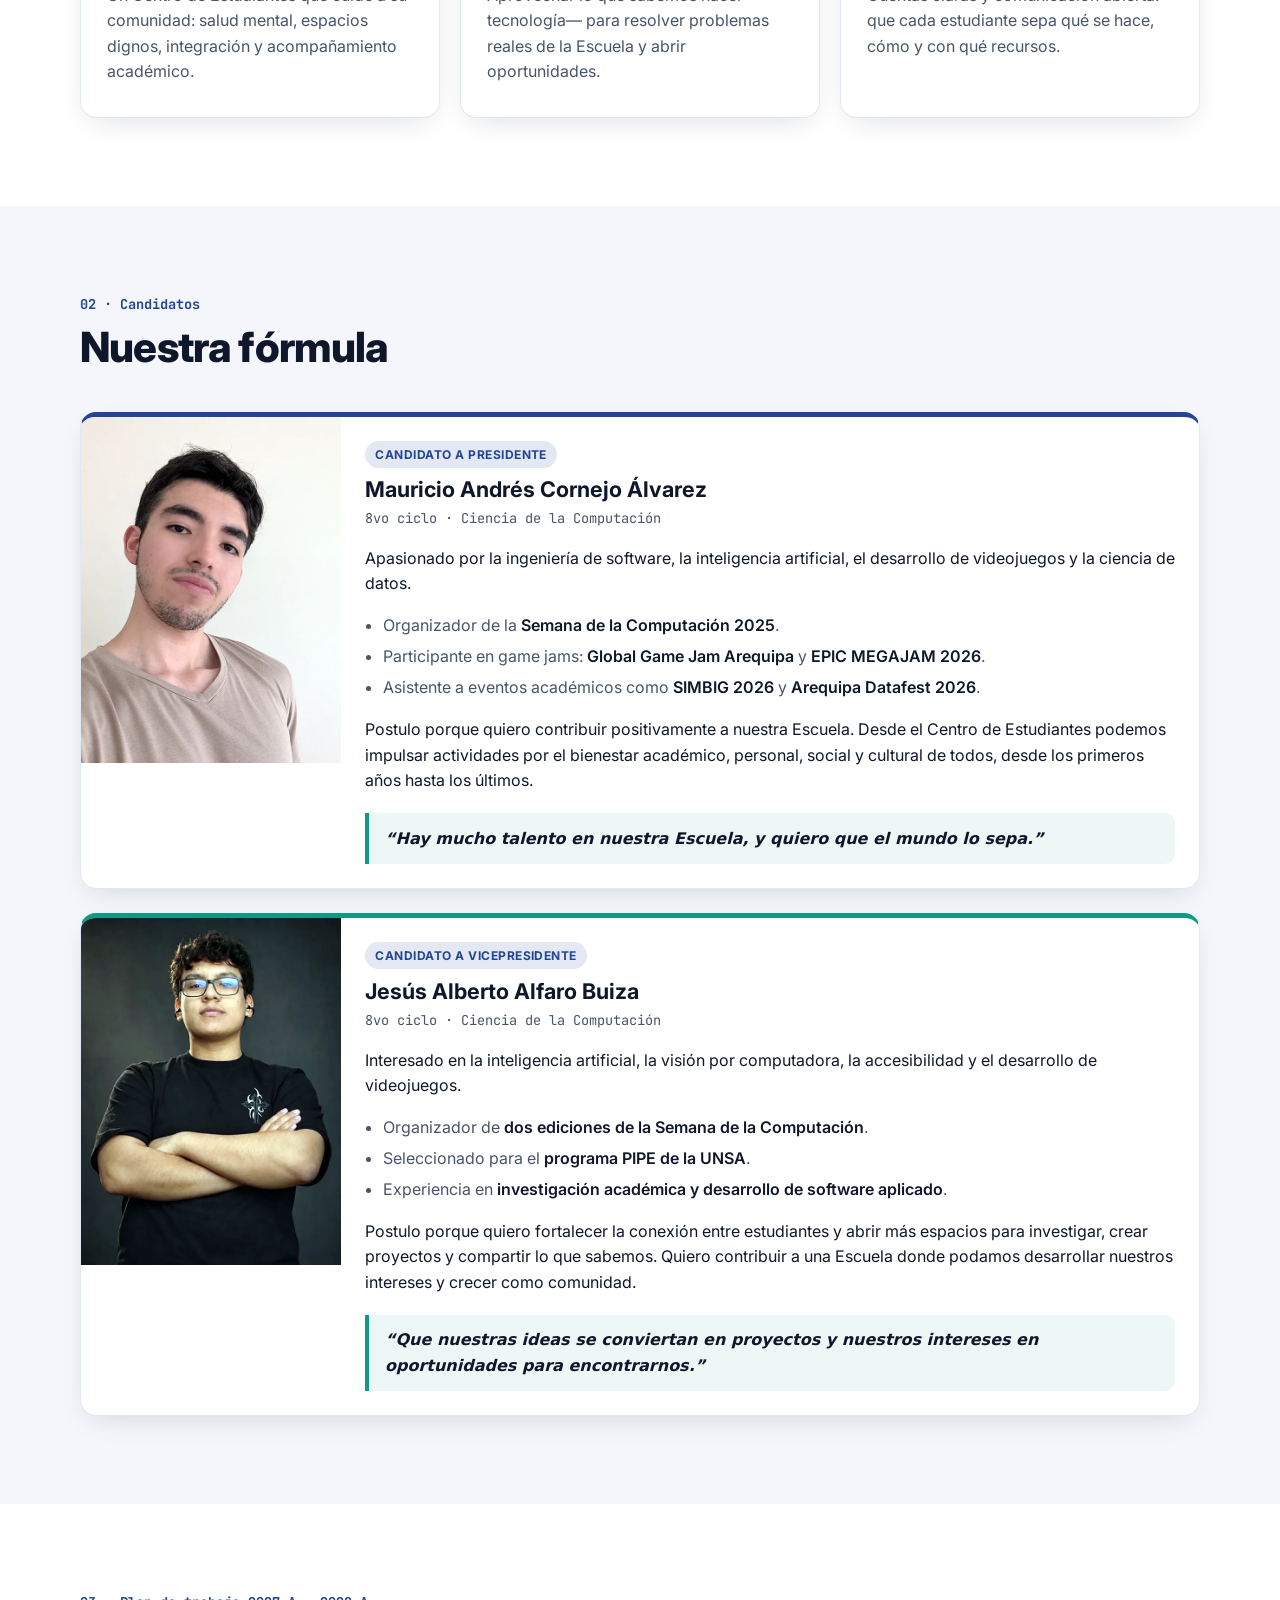
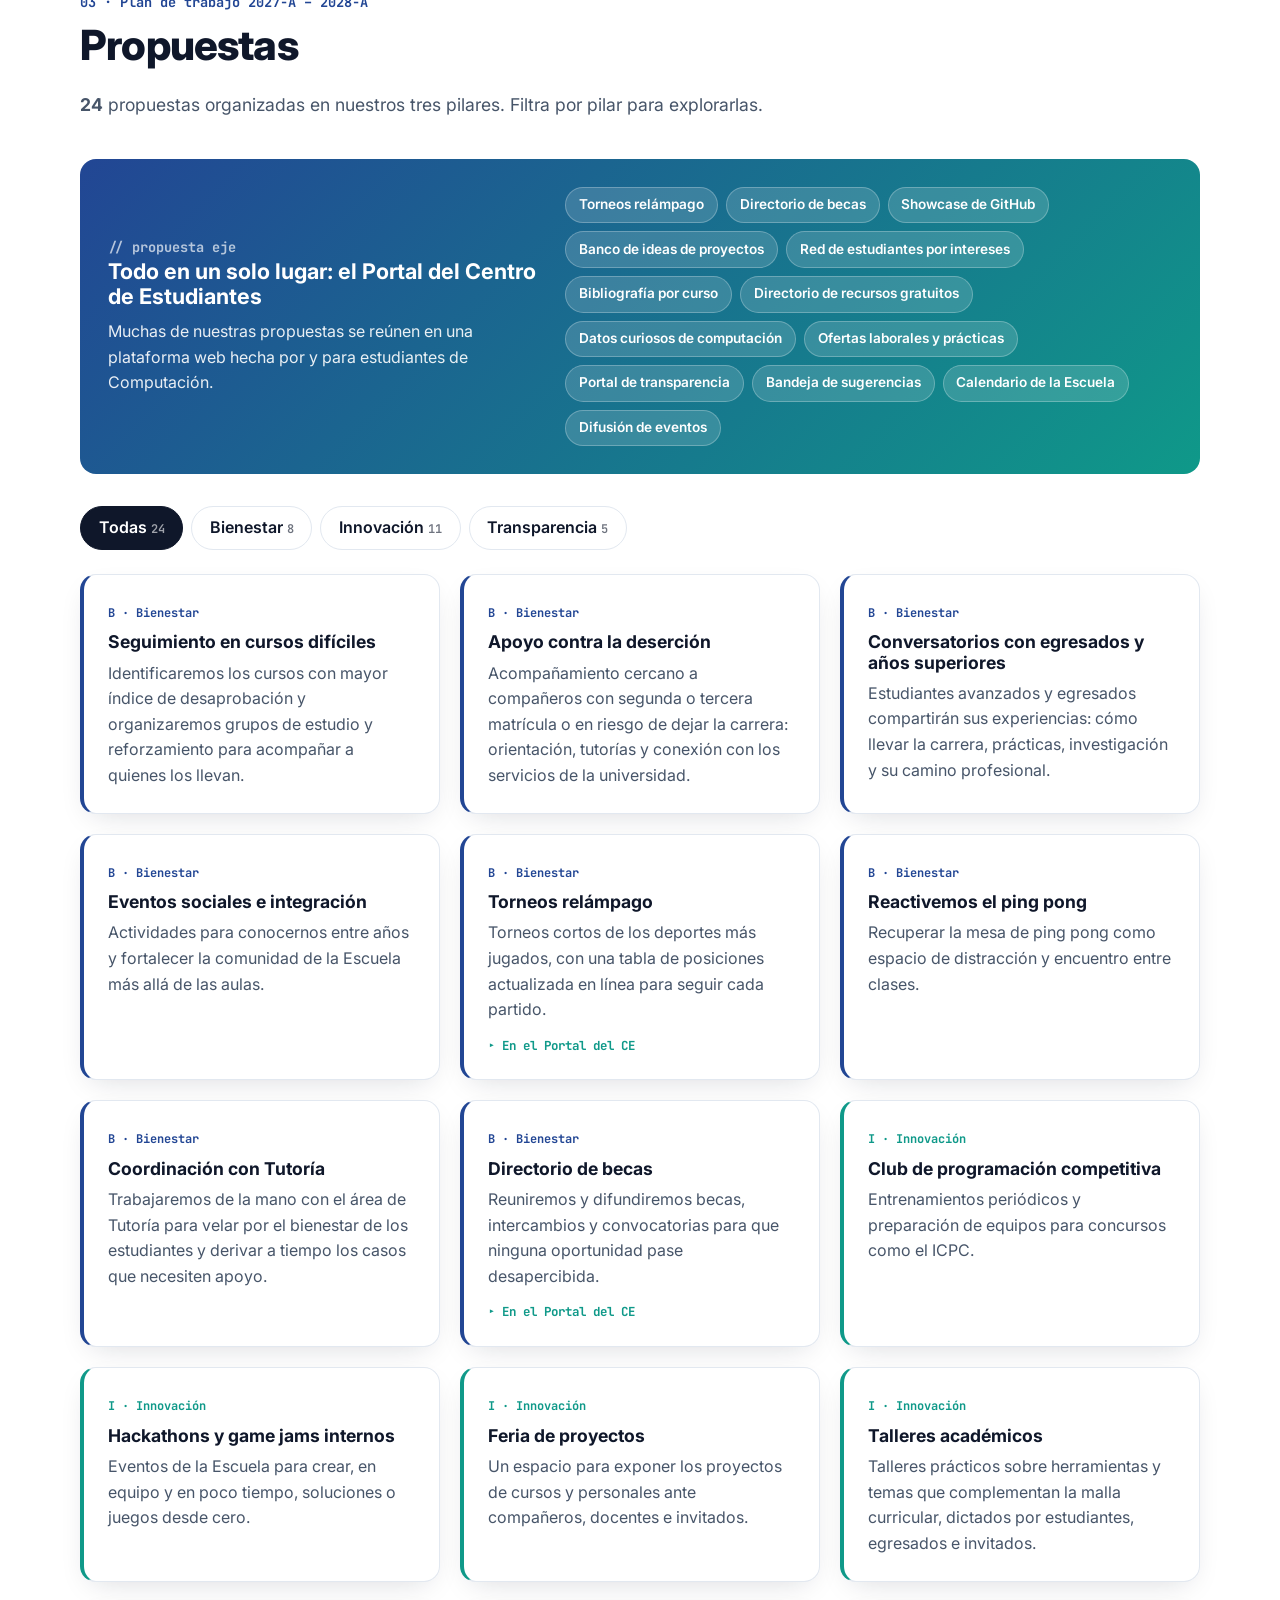
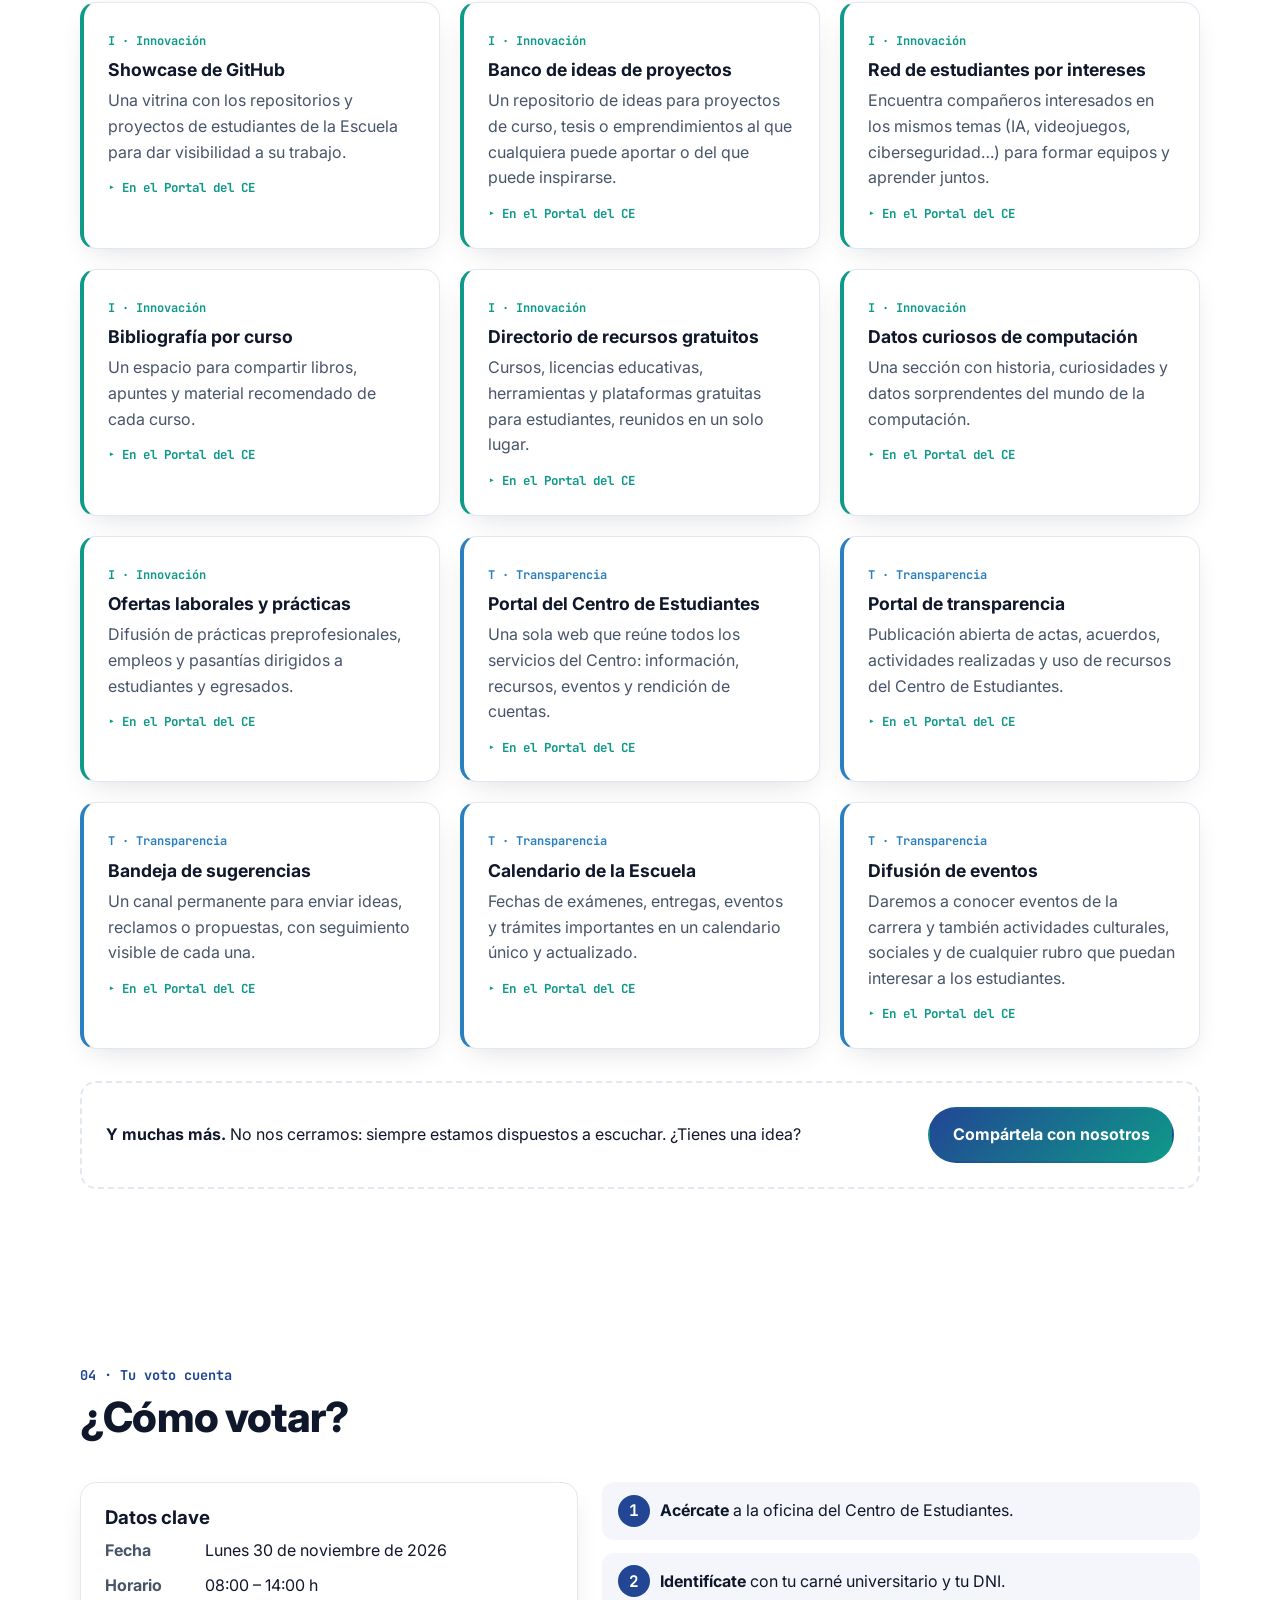
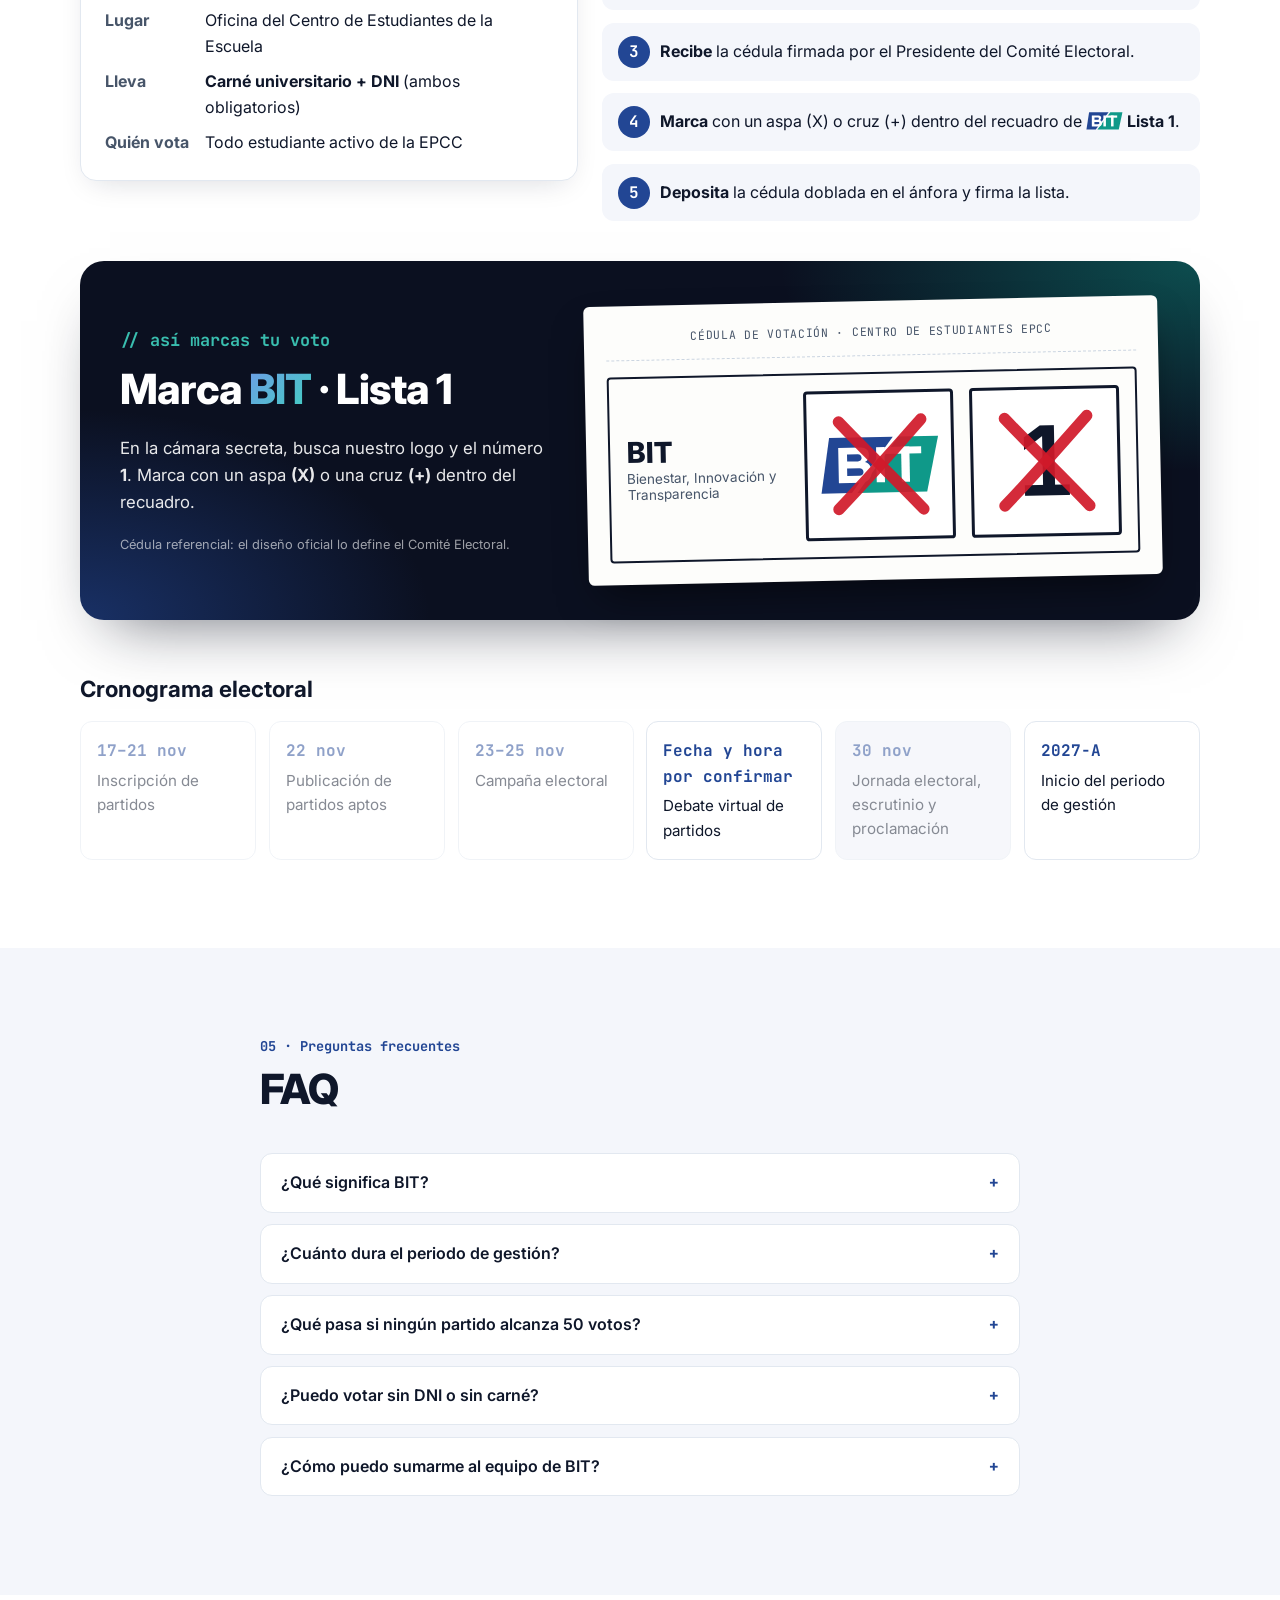
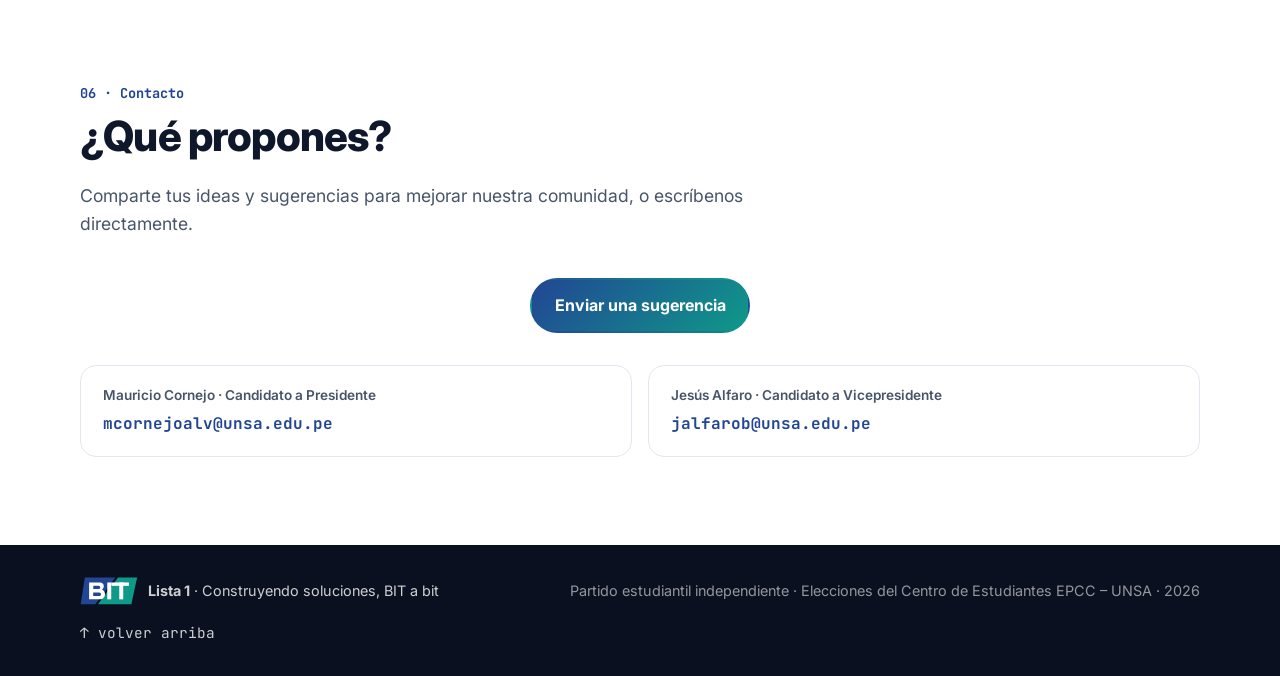
==== commit 2acdd84a: "Actualiza mención de selección al programa PIPE" ====
--- a/index.html
+++ b/index.html
@@ -155,7 +155,7 @@
               <p>Interesado en la inteligencia artificial, la visión por computadora, la accesibilidad y el desarrollo de videojuegos.</p>
               <ul class="candidate__facts">
                 <li>Organizador de <strong>dos ediciones de la Semana de la Computación</strong>.</li>
-                <li>Admitido en el <strong>programa PIPE de la UNSA</strong>.</li>
+                <li>Seleccionado para el <strong>programa PIPE de la UNSA</strong>.</li>
                 <li>Experiencia en <strong>investigación académica y desarrollo de software aplicado</strong>.</li>
               </ul>
               <p>Postulo porque quiero fortalecer la conexión entre estudiantes y abrir más espacios para investigar, crear proyectos y compartir lo que sabemos. Quiero contribuir a una Escuela donde podamos desarrollar nuestros intereses y crecer como comunidad.</p>
